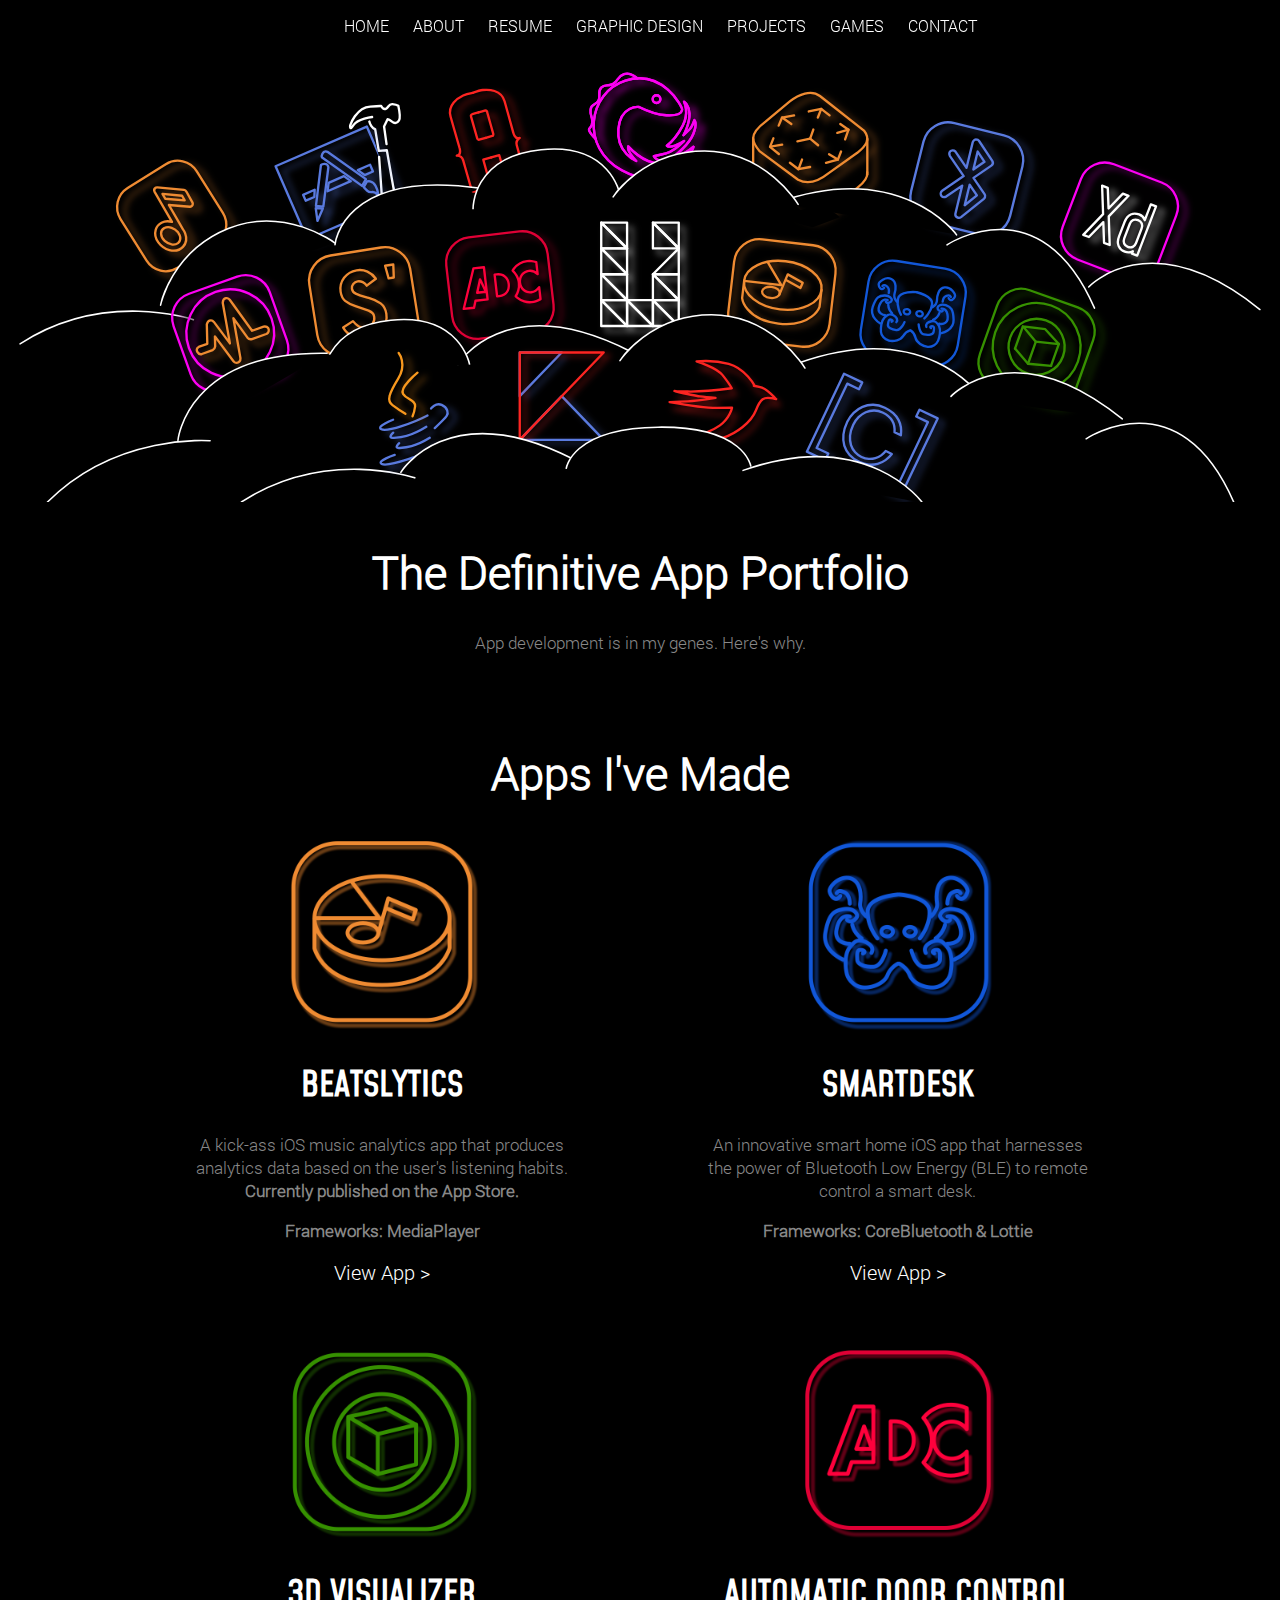
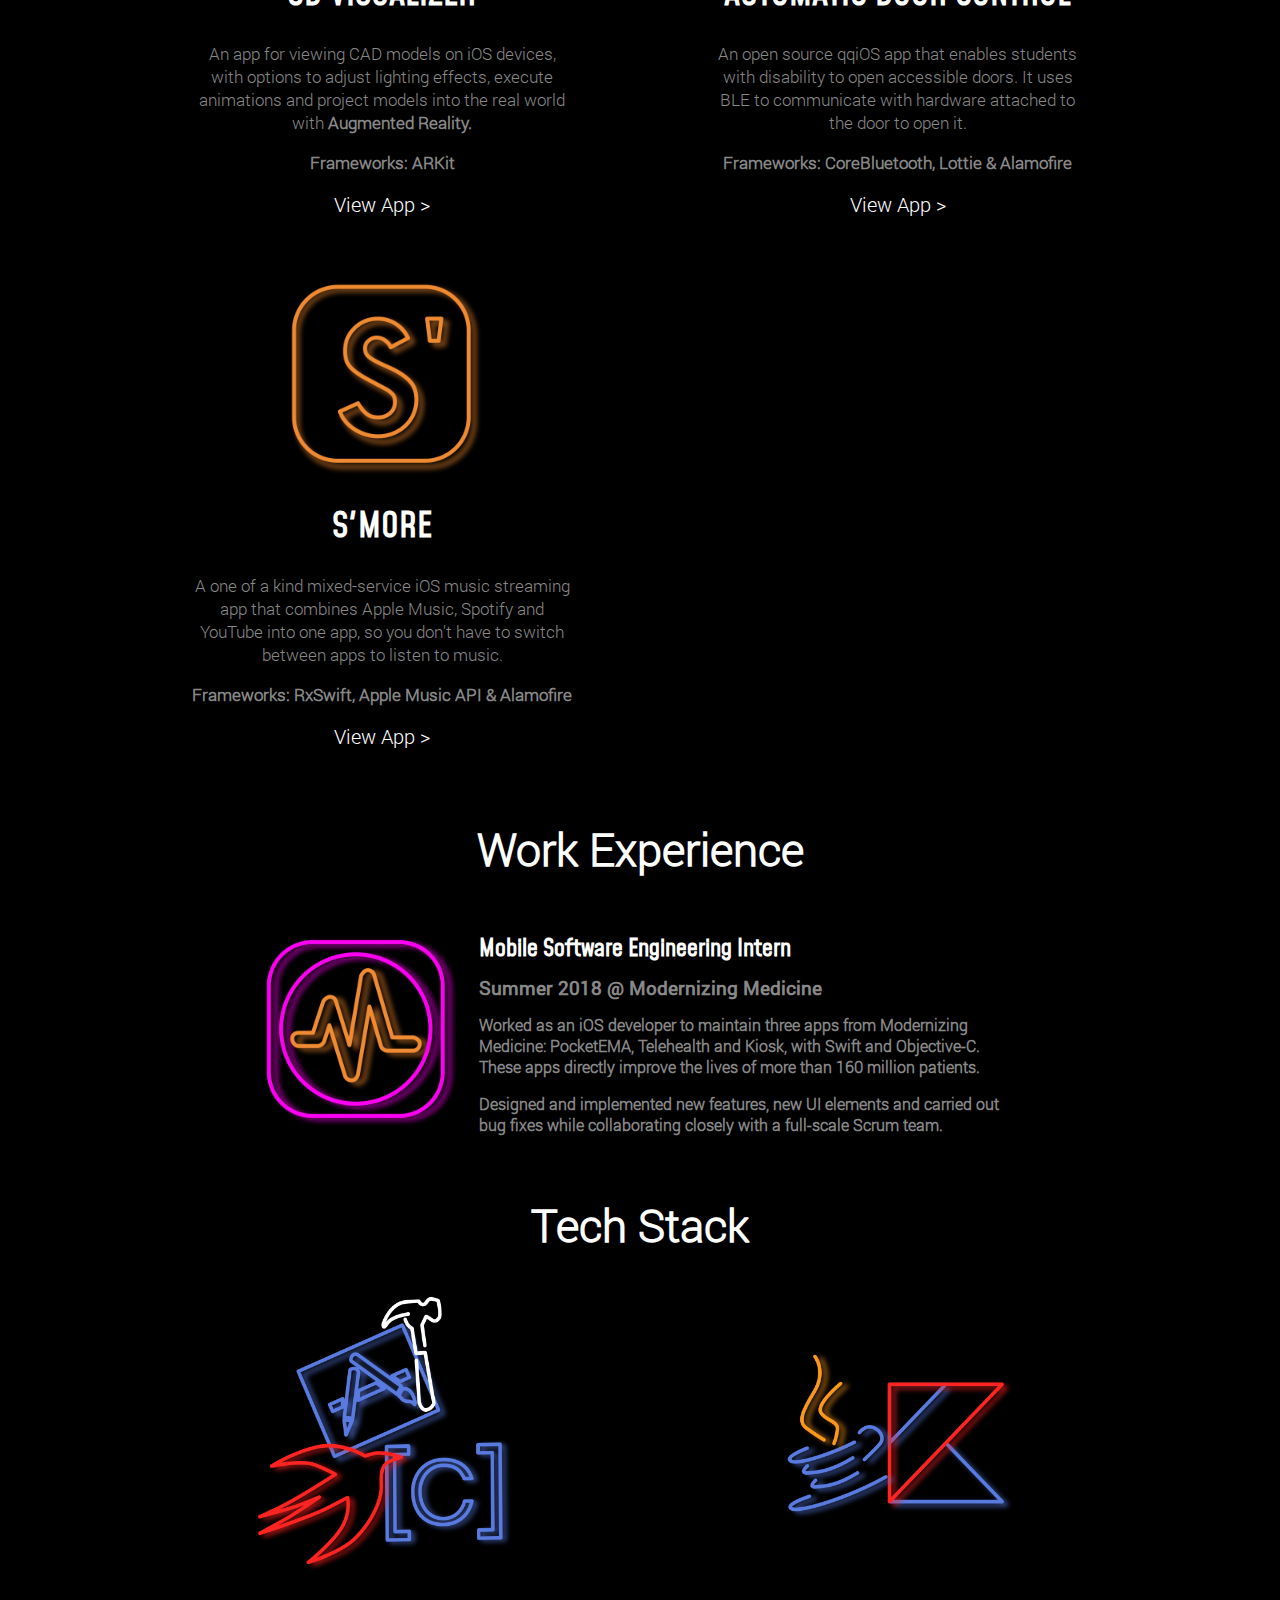
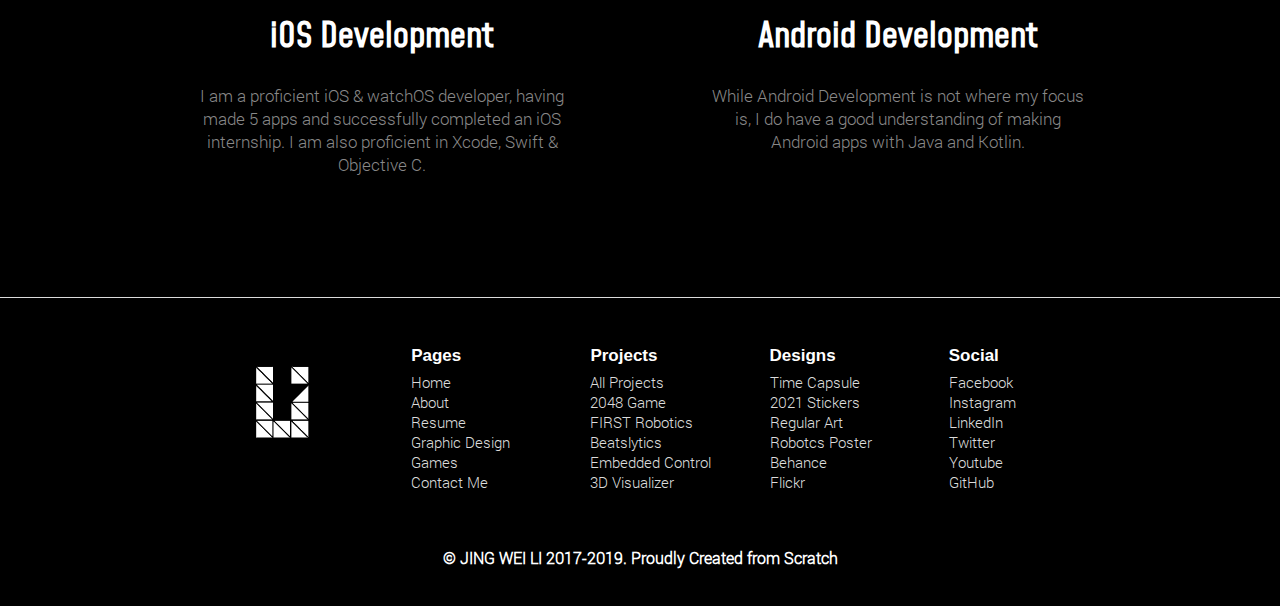
==== AppFolio.html @ 84b05358 "Added experience and some tech stacks" ====
<!DOCTYPE html>
<html lang="en">
<head>
    <meta name="viewport" content="width=device-width, initial-scale=1.0">
    <link href="CSS/common_fonts.css" rel="stylesheet" type="text/css" media="screen">
    <link href="CSS/footer_light.css" rel="stylesheet" type="text/css" media="screen">
    <script src="JS/jquery.js"></script>
    <script src="JS/common_jquery.js"></script>
    <meta charset="utf-8">
    <title>AppFolio</title>
    <link rel="icon" href="Images/icon png.png">
    <link href="Sass/app_folio_styles.css" rel="stylesheet" type="text/css" media="screen">
    <link href="CSS/common.css" rel="stylesheet" type="text/css" media="screen">
</head>

<body>

<div id="nav" class="menu-wrap">
    <nav class="menu">
        <ul class="clearfix">
            <li><a href="index.html">HOME</a></li>
            <li><a href="Bio.html">ABOUT</a></li>
            <li><a href="Resume.html">RESUME</a></li>
            <li><a href="Graphic Design.html">GRAPHIC DESIGN</a></li>
            <li>
                <a id="nav_proj" href="Projects.html">PROJECTS</a>
                <ul class="sub-menu">
                    <li><a href="Projects.html">All</a></li>
                    <li><a href="proj_frc.html">FIRST Robotics</a></li>
                    <li><a href="Beatslytics.html">Beatslytics</a></li>
                    <li><a href="Litec.html">EmbeddedControl</a></li>
                    <li><a href="https://github.com/CSDTs/3D_Visualizer/tree/3D-Visualizer-iOS">3D Visualizer</a></li>
                </ul>
            </li>
            <li><a href="Games.html">GAMES</a></li>
            <li><a href="Contacts.html">CONTACT</a></li>
        </ul>
    </nav>
</div>

<div id="top_mobile_nav">
    <img id="navicon" src="Images/navicon.png" height="50px" width="50px" >
</div>

<nav id="mobile_nav">
    <div class="horizScrollDiv" style="margin-left: 20px">
        <a href="index.html"><img src="Images/home.png" height="70" width="70"></a>
        <li><a href="index.html">HOME</a></li>
    </div>
    <div class="horizScrollDiv">
        <a href="Bio.html"><img src="Images/aboutIcon.png" height="70" width="70"></a>
        <li><a href="Bio.html">ABOUT</a></li>
    </div>
    <div class="horizScrollDiv">
        <a href="Resume.html"><img src="Images/resumelogo.png" height="70" width="70"></a>
        <li><a href="Resume.html">RESUME</a></li>
    </div>
    <div class="horizScrollDiv">
        <a href="Graphic Design.html"><img src="Images/splashIcon.png" height="70" width="70"></a>
        <li><a href="Graphic Design.html">GRAPHIC DESIGN</a></li>
    </div>
    <div class="horizScrollDiv">
        <a href="Projects.html"><img src="Images/gearIcon.png"height="70"width="70"></a>
        <li><a href="Projects.html">PROJECTS</a></li>
    </div>
    <div class="horizScrollDiv">
        <a href="Games.html"><img src="Images/gameIcon.png" height="70" width="70"></a>
        <li><a href="Games.html">GAMES</a></li>
    </div>
    <div class="horizScrollDiv" style="margin-right: 20px">
        <a href="Contacts.html"><img src="Images/phone.png" height="70" width="70"></a>
        <li><a href="Contacts.html">CONTACT</a></li>
    </div>
</nav>

<div id="appFolio_bg"></div>

<div id="title">
    <h1>The Definitive App Portfolio</h1>
    <p>App development is in my genes. Here's why.</p>
    <h1> <br/>  Apps I've Made<br/></h1>
</div>

<div id="apps" class="dual_columns">

    <div class="col1">
        <div id="app1" class="app">
            <img width="200px" height="200px" src="Images/AppFolio/BeatslyticsIcon.png">
            <h2>BEATSLYTICS</h2>
            <p> A kick-ass iOS music analytics app that produces analytics data based on the user's listening
            habits. <br/> <strong>Currently published on the App Store.</strong></p>
            <p><strong>Frameworks: MediaPlayer</strong></p>
            <div style="text-align: center"><a href="Beatslytics.html">View App ></a></div>
        </div>

        <div id="app3" class="app">
            <img width="200px" height="200px" src="Images/AppFolio/3DVisualizerIcon.png">
            <h2>3D VISUALIZER</h2>
            <p> An app for viewing CAD models on iOS devices, with options to adjust lighting effects,
                execute animations and project models into the real world with <strong>Augmented Reality.</strong></p>
            <p><strong>Frameworks: ARKit</strong></p>
            <div style="text-align: center"><a href="https://github.com/CSDTs/3D_Visualizer/tree/3D-Visualizer-iOS">View App ></a></div>
        </div>

        <div id="app5" class="app">
            <img width="200px" height="200px" src="Images/AppFolio/SmoreIcon.png">
            <h2>S'MORE</h2>
            <p> A one of a kind mixed-service iOS music streaming app that combines Apple Music, Spotify and YouTube into one
            app, so you don't have to switch between apps to listen to music. </p>
            <p><strong>Frameworks: RxSwift, Apple Music API & Alamofire</strong></p>
            <div style="text-align: center"><a href="https://github.com/s-more/Smore">View App ></a></div>
        </div>
    </div>

    <div class="col2">
        <div id="app2" class="app">
            <img width="200px" height="200px" src="Images/AppFolio/SmartDeskIcon.png">
            <h2>SMARTDESK</h2>
            <p>An innovative smart home iOS app that harnesses the power of Bluetooth Low Energy (BLE) to remote control
                a smart desk.</p>
            <p><strong>Frameworks: CoreBluetooth & Lottie</strong></p>
            <div style="text-align: center"><a href="https://github.com/ljw980105/SmartDesk">View App ></a></div>
        </div>

        <div id="app4" class="app">
            <img width="200px" height="200px" src="Images/AppFolio/ADCIcon.png">
            <h2>AUTOMATIC DOOR CONTROL</h2>
            <p>An open source qqiOS app that enables students with disability to open accessible doors.
            It uses BLE to communicate with hardware attached to the door to open it.</p>
            <p><strong>Frameworks: CoreBluetooth, Lottie & Alamofire</strong></p>
            <div style="text-align: center"><a href="https://github.com/AutomaticDoorControl/AutoDoorCtrl-iOS">View App ></a></div>
        </div>
    </div>
</div>

<h1 style="margin-top: -4%">Work Experience</h1>

<div id="experience">
    <div id="modmed" class="experience-style">
        <img width="200px" height="200px" src="Images/AppFolio/ModMedIcon.png">
        <div>
            <h2> Mobile Software Engineering Intern</h2>
            <h3> Summer 2018 @ Modernizing Medicine</h3>
            <h4> Worked as an iOS developer to maintain three apps from Modernizing Medicine: PocketEMA, Telehealth and Kiosk,
                with Swift and Objective-C. These apps directly improve the lives of more than 160 million patients.
            </h4>
            <h4> Designed and implemented new features, new UI elements and carried out bug fixes while collaborating
                closely with a full-scale Scrum team.
            </h4>
        </div>
    </div>
</div>


<h1 style="margin-top: 3%">Tech Stack</h1>

<div id="teck_stack" class="dual_columns">
    <div class="col1">
        <div class="app">
            <img width="300px" height="300px" src="Images/AppFolio/AppleTechIcon.png">
            <h2>iOS Development</h2>
            <p> I am a proficient iOS & watchOS developer, having made 5 apps and successfully completed an iOS internship.
                I am also proficient in Xcode, Swift & Objective C. </p>
        </div>
    </div>
    <div class="col2">
        <div class="app">
            <img width="300px" height="300px" src="Images/AppFolio/AndroidTechIcon.png">
            <h2>Android Development</h2>
            <p> While Android Development is not where my focus is, I do have a good understanding of making Android apps with
            Java and Kotlin.</p>
        </div>
    </div>
</div>

<div id="footer_container">

    <div id="footerx">
        <div id="personal_logo">
            <img style="margin-top: 18px" src="Images/PersonalLogo.png">
        </div>
        <div id="section1">
            <div id="navigation">
                <ul>
                    <li><h4>Pages</h4></li>
                    <div class="slideContents">
                        <li><a href="index.html">Home</a></li>
                        <li><a href="Bio.html">About</a></li>
                        <li><a href="Resume.html">Resume</a></li>
                        <li><a href="Graphic%20Design.html">Graphic Design </a></li>
                        <li><a href="Games.html">Games</a></li>
                        <li><a href="Contacts.html">Contact Me</a></li>
                    </div>
                </ul>
            </div>
            <div id="projects_footer">
                <ul>
                    <li><h4>Projects</h4></li>
                    <div class="slideContents">
                        <li><a href="Projects.html">All Projects</a></li>
                        <li><a href="Games.html">2048 Game</a></li>
                        <li><a href="proj_frc.html">FIRST Robotics</a></li>
                        <li><a href="Beatslytics.html">Beatslytics</a></li>
                        <li><a href="Litec.html">Embedded Control</a></li>
                        <li><a href="https://github.com/CSDTs/3D_Visualizer/tree/3D-Visualizer-iOS">3D Visualizer</a></li>
                    </div>
                </ul>
            </div>
        </div>
        <div id="section2">
            <div id="graphics_footer">
                <ul>
                    <li><h4>Designs</h4></li>
                    <div class="slideContents">
                        <li><a href="https://www.behance.net/gallery/47281675/2026-Time-Capsule">Time Capsule</a></li>
                        <li><a href="https://www.behance.net/gallery/52343049/RPI-Class-of-2021-Sticker-Design">2021 Stickers</a></li>
                        <li><a href=Regular_Art.html>Regular Art</a></li>
                        <li><a href=https://www.behance.net/gallery/47687973/Robotics-Recruitment-Poster>Robotcs Poster</a></li>
                        <li><a href="https://www.behance.net/MrProLi">Behance</a></li>
                        <li><a href="https://www.flickr.com/photos/154270674@N02/">Flickr</a></li>
                    </div>
                </ul>
            </div>
            <div id="social_media_footer">
                <ul>
                    <li><h4>Social</h4></li>
                    <div class="slideContents">
                        <li><a href="https://www.facebook.com/li.jingwei.94">Facebook</a></li>
                        <li><a href="https://www.instagram.com/ljw980105">Instagram</a></li>
                        <li><a href="https://www.linkedin.com/in/jingweili2/">LinkedIn</a></li>
                        <li><a href="https://twitter.com/MrProLi">Twitter</a></li>
                        <li><a href="https://www.youtube.com/channel/UC33WP6-Af8Oy7SGzZm5mxng">Youtube</a></li>
                        <li><a href="https://github.com/ljw980105/">GitHub</a></li>
                    </div>
                </ul>
            </div>
        </div>
    </div>

    <div id="mobile_logo">
        <img src="Images/PersonalLogo.png">
    </div>
</div>
<h4 id="standalone_footer" style="text-align: center; margin: 3% 5%"> &copy; JING WEI LI 2017-2019. Proudly Created from Scratch</h4>

</body>
</html>
---- CSS/common_fonts.css ----
/*Regular Roboto now refers to Roboto Light. To use actually regular roboto please use RobotoReg*/

@font-face {
    font-family: "Roboto";
    src: url("../fonts/Roboto-Light.ttf");
}

@font-face {
    font-family: "SFLight";
    src: url("../fonts/SanFranciscoDisplay-Thin.otf");
}

@font-face {
    font-family: "RobotoReg";
    src: url("../fonts/Roboto-Regular.ttf");
}

@font-face {
    font-family: "Bell MT";
    src: url("../fonts/BELL.ttf");
}

@font-face {
    font-family: "Myriad Pro Bold";
    src: url("../fonts/MyriadPro-Bold.otf");
}

@font-face {
    font-family: "Myriad Pro";
    src: url("../fonts/MyriadPro-Regular.otf");
}


@font-face {
    font-family: "Helvetica";
    src: url("../fonts/Helvetica-Normal.ttf");
}

@font-face {
    font-family: "Mohave";
    src: url("../fonts/Mohave-Regular.otf");
}

/*For selection color*/
::-moz-selection { /* Code for Firefox */
    color: white;
    background: orange;
}

::selection {
    color: white;
    background: orange;
}
---- CSS/footer_light.css ----
@keyframes bounce {
    0% {transform: scale(1.0);}
    25% {transform: scale(1.1);}
    50% {transform: scale(1.05);}
    100% {transform: scale(1.15);}
}

@-webkit-keyframes bounce {
    0% {transform: scale(1.0);}
    25% {transform: scale(1.1);}
    50% {transform: scale(1.05);}
    100% {transform: scale(1.15);}
}

@keyframes bounce-leave {
    from {transform: scale(1.15);}
    to {transform: scale(1.0);}
}

@-webkit-keyframes bounce-leave {
    from {transform: scale(1.15);}
    to {transform: scale(1.0);}
}

#personal_logo{
    animation: bounce-leave 0.5s ;
    animation-fill-mode: forwards;
    -webkit-animation: bounce-leave 0.5s ;
    -webkit-animation-fill-mode: forwards;
}

#personal_logo:hover{
    animation: bounce 0.5s ;
    animation-fill-mode: forwards;
    -webkit-animation: bounce 0.5s ;
    -webkit-animation-fill-mode: forwards;
}

#standalone_footer{
    color: white;
}

#navigation ul li h4, #social_media_footer ul li h4, #projects_footer ul li h4, #graphics_footer ul li h4 {
    color: white;
}

/*4 THE FOOTER*/
#footerx{
    display: flex;
    margin-top: 2%;
    width:70%;
    margin-left: 15%;
}


#footerx h4 {
    font-size: 17px;
    font-family: Helvetica;
    margin-bottom: 6px;
}

/*h4 must be a direct descendant of footer */
#standalone_footer{
    font-family: Roboto;
}

#footer_container{
    background-color: transparent;
    display: flex;
    margin-bottom: 0;
}

#section1, #section2 {
    width: 40%;
    display: flex;
}

#personal_logo{
    margin-top: 20px;
    width: 20%;
}

#social_media_footer{
    width: 50%;
}

#projects_footer{
    width: 50%;
}

#navigation{
    width: 50%;
    display: inline;
}

#graphics_footer{
    width: 50%;
}

#footerx ul {
    list-style: none;
}

#personal_logo img{
    /*margin-top: 2%;*/
    display: block;
    margin: 0 auto;
    width: 80px;
    height: 80px;
}


#footerx a:link, #footerx a:visited {
    color: gainsboro;
    font-size: 15px;
    text-decoration: none;
    font-family: Roboto;
}

#footerx a:hover{
    transition: all 0.1s ease-in-out;
    color: orange;
}

#mobile_logo {
    width: 80px;
    height: 80px;
    display: block;
    margin: 2% auto 0 auto;
    position: fixed;
    visibility: hidden;
}

#footer_container{
    border-top: 1px solid gainsboro;
}

@media only screen and (max-width: 1150px) {
    #footerx{
        width: 90%;
        margin-left: 5%;
        margin-right: 5%;
    }
}

@media only screen and (max-width: 750px) {
    #footer_container{
        display: block;
    }
    #navigation, #projects_footer, #social_media_footer, #graphics_footer{
        margin-left: 0;
    }

    #section2, #section1{
        width: 50%;
    }

    #personal_logo{
        width: 0;
        visibility: hidden;
        position: fixed;
    }
    #mobile_logo{
        visibility: visible;
        position: relative;
    }

    #mobile_logo img {
        width: 80px;
        height: 80px;
    }
}

@media only screen and (max-width: 600px) {
    #footerx{
        width: 100%;
        margin-left: 0;
    }
}

@media only screen and (max-width: 500px){
    #footerx{
        display: block;
    }

    #section2, #section1 {
        display: block;
        width: 100%;
    }

    #navigation, #projects_footer, #social_media_footer, #graphics_footer{
        border-bottom:  1px solid gainsboro;
        width: 100%;
    }

    #projects_footer{
        border-top: 1px solid gainsboro;
    }

    #social_media_footer{
        margin-bottom: 10%;
    }

    #navigation ul li h4, #projects_footer ul li h4, #social_media_footer ul li h4, #graphics_footer ul li h4{
        cursor: pointer;
        font-weight: normal;
        line-height: 60%;
    }

    #navigation ul li h4:before, #projects_footer ul li h4:before, #social_media_footer ul li h4:before,
    #graphics_footer ul li h4:before{
        content: "+  ";
    }
}
---- Sass/app_folio_styles.css ----
body {
  background-color: black; }

.app {
  margin-bottom: 15%; }
  .app h2 {
    text-align: center;
    font-size: 35px;
    font-family: Mohave, sans-serif;
    color: white; }
  .app img {
    display: block;
    margin: 0 auto; }

p {
  font-size: 17px;
  font-family: Roboto, sans-serif;
  text-align: center;
  color: #888888; }

#appFolio_bg {
  padding: 20% 0;
  background-image: url("../Images/AppFolio/AppFolioBg.svg");
  background-size: 100%;
  background-position-y: 120%; }

h1 {
  font-family: Roboto, sans-serif;
  color: white;
  text-align: center;
  background-position-y: 60%;
  font-size: 45px; }

.dual_columns {
  display: flex;
  padding: 0 15% 5% 15%;
  background-size: 100% auto; }
  .dual_columns a {
    text-decoration: none;
    font-family: -apple-system, BlinkMacSystemFont, Roboto, sans-serif;
    font-size: 20px;
    text-align: center; }
    .dual_columns a:link, .dual_columns a:visited {
      color: white; }
    .dual_columns a:hover {
      color: white;
      text-decoration: underline; }
  .dual_columns .col1 {
    width: 80%;
    margin-right: 15%; }
  .dual_columns .col2 {
    width: 80%; }

#modmed {
  padding: 0 20%; }

.experience-style {
  margin-top: 4%;
  display: flex; }
  .experience-style div {
    padding: 0 3%;
    display: block;
    text-align: left; }
  .experience-style h2 {
    margin-top: 0.5%;
    color: white;
    font-family: Mohave, serif; }
  .experience-style h3 {
    margin-top: -1%;
    color: #888888;
    font-family: RobotoReg, serif; }
  .experience-style h4 {
    margin-top: -1%;
    color: #888888;
    font-family: Roboto, sans-serif; }

/*# sourceMappingURL=app_folio_styles.css.map */
---- CSS/common.css ----
/*For original menu*/
/* CSS DOCUMENT */

/*INITIATING MEDIA QUERIES*/

body {
    /*min-width: 1519px;*/
    margin: auto;
}

#nav ul {
    display:inline;
}

#nav {
    min-width: 800px;
    z-index: 10;
    text-align: center;
    background-color: black;
    padding: 15px 0 15px 0;
    position: fixed;
    left: 0;
    top: 0;
    width: 100%;
}

#nav > nav > ul > li > a{
    transition:all linear 0.15s;
    background-color: black;
    display: inline;
    padding: 15px 10px;
    text-decoration: none;
    font-family: -apple-system, BlinkMacSystemFont,"Roboto", sans-serif;
    font-weight: 300;
}

#nav a:link { color: white}
#nav a:visited {color: white}
#nav a:active {color: white}
#nav a:hover { color: orange;}
#nav a:focus { color: orange;}

._center {
    text-align: center;
}


/*For drop-down menu*/

.clearfix:after {
    display:block;
    clear:both;
}

/*----- Menu Outline -----*/
.menu-wrap {
    width:100%;
    box-shadow:0px 1px 3px rgba(0,0,0,0.2);
    background:#3e3436;
}

.menu {
    text-align: center;
    width:100%;
    margin:0px auto;
}

.menu li {
    margin:0px;
    list-style:none;
    font-family:'serif';
}

.menu a {
    transition:all linear 0.15s;
    /*color:#919191;*/
}

.menu li:hover > a, .menu .current-item > a {
    text-decoration:none;
}


/*----- Top Level -----*/
.menu > ul > li {
    display:inline-block;
    position:relative;
}

.menu > ul > li > a {
    padding:10px 40px;
    display:inline-block;
}

.menu > ul > li:hover > a, .menu > ul > .current-item > a {
    background:#2e2728;
}

/*----- Bottom Level -----*/
.menu li:hover .sub-menu {
    z-index:1;
    opacity:0.95;
}

.sub-menu {
    margin-top: 10%;
    text-align: left;
    width:150%;
    padding:5px 30px;
    position:absolute;
    top:120%;
    left:0px;
    z-index:-1;
    opacity:0;
    transition:opacity linear 0.15s;
    box-shadow:0px 2px 3px rgba(0,0,0,0.2);
    background:#2e2728;

}

.sub-menu li {
    display:block;
    font-size:16px;
}

.sub-menu li a {
    margin-left: -25%;
    padding:10px 30px;
    display:block;
    text-decoration: none;
    font-family: -apple-system, BlinkMacSystemFont,"Roboto", sans-serif;
    font-weight: 300;
}

/*MEDIA QUERIES FOR THE MOBILE NAV BAR*/
#mobile_nav {
    position: absolute;
    visibility: hidden;
}

#top_mobile_nav {
    background-color: black;
    padding: .3% 0;
    position: absolute;
    visibility: hidden;
}

#mobile_nav #nav_fist{
    padding-top: 2%;
}

#navicon {
    cursor: pointer;
    filter: invert();
}

#mobile_logo img, #personal_logo img{
    cursor: pointer;
}

.horizScrollDiv{
    display: block;
    text-align: center;
    margin-right: 33px;
}

.horizScrollDiv img{
    transform: scale(0.8);
}

@media only screen and (max-width: 800px) {
    /*FOR THE MOBILE NAV BAR*/
    #nav {
        visibility: hidden;
    }

    #top_mobile_nav {
        position: relative;
        visibility: visible;

    }

    #mobile_nav {
        position: relative;
        visibility: visible;
        white-space: nowrap;
        overflow-x: scroll;
        -webkit-overflow-scrolling: touch;
        -ms-overflow-style: -ms-autohiding-scrollbar;
        padding: 15px 0 15px 0;
        background-color :rgba(0,0,0,0.85);
        display: flex;
        list-style: none;
    }

    #mobile_nav ul:after { /* 5 */
        content: '    ';
        display: inline-block;
        width: 100%;
    }

    #mobile_nav div li a:link, #mobile_nav div li a:visited{
        font-family: -apple-system, BlinkMacSystemFont,"Roboto", sans-serif;
        font-weight: 300;
        text-decoration: none;
        font-size: 12px;
        color: white;
        transition: all linear 0.15s;
    }

    #mobile_nav img {
        filter: invert(100%);
    }
}

@media only screen and (max-width: 700px) {
    .horizScrollDiv{
        margin-right: 16px;
    }
}
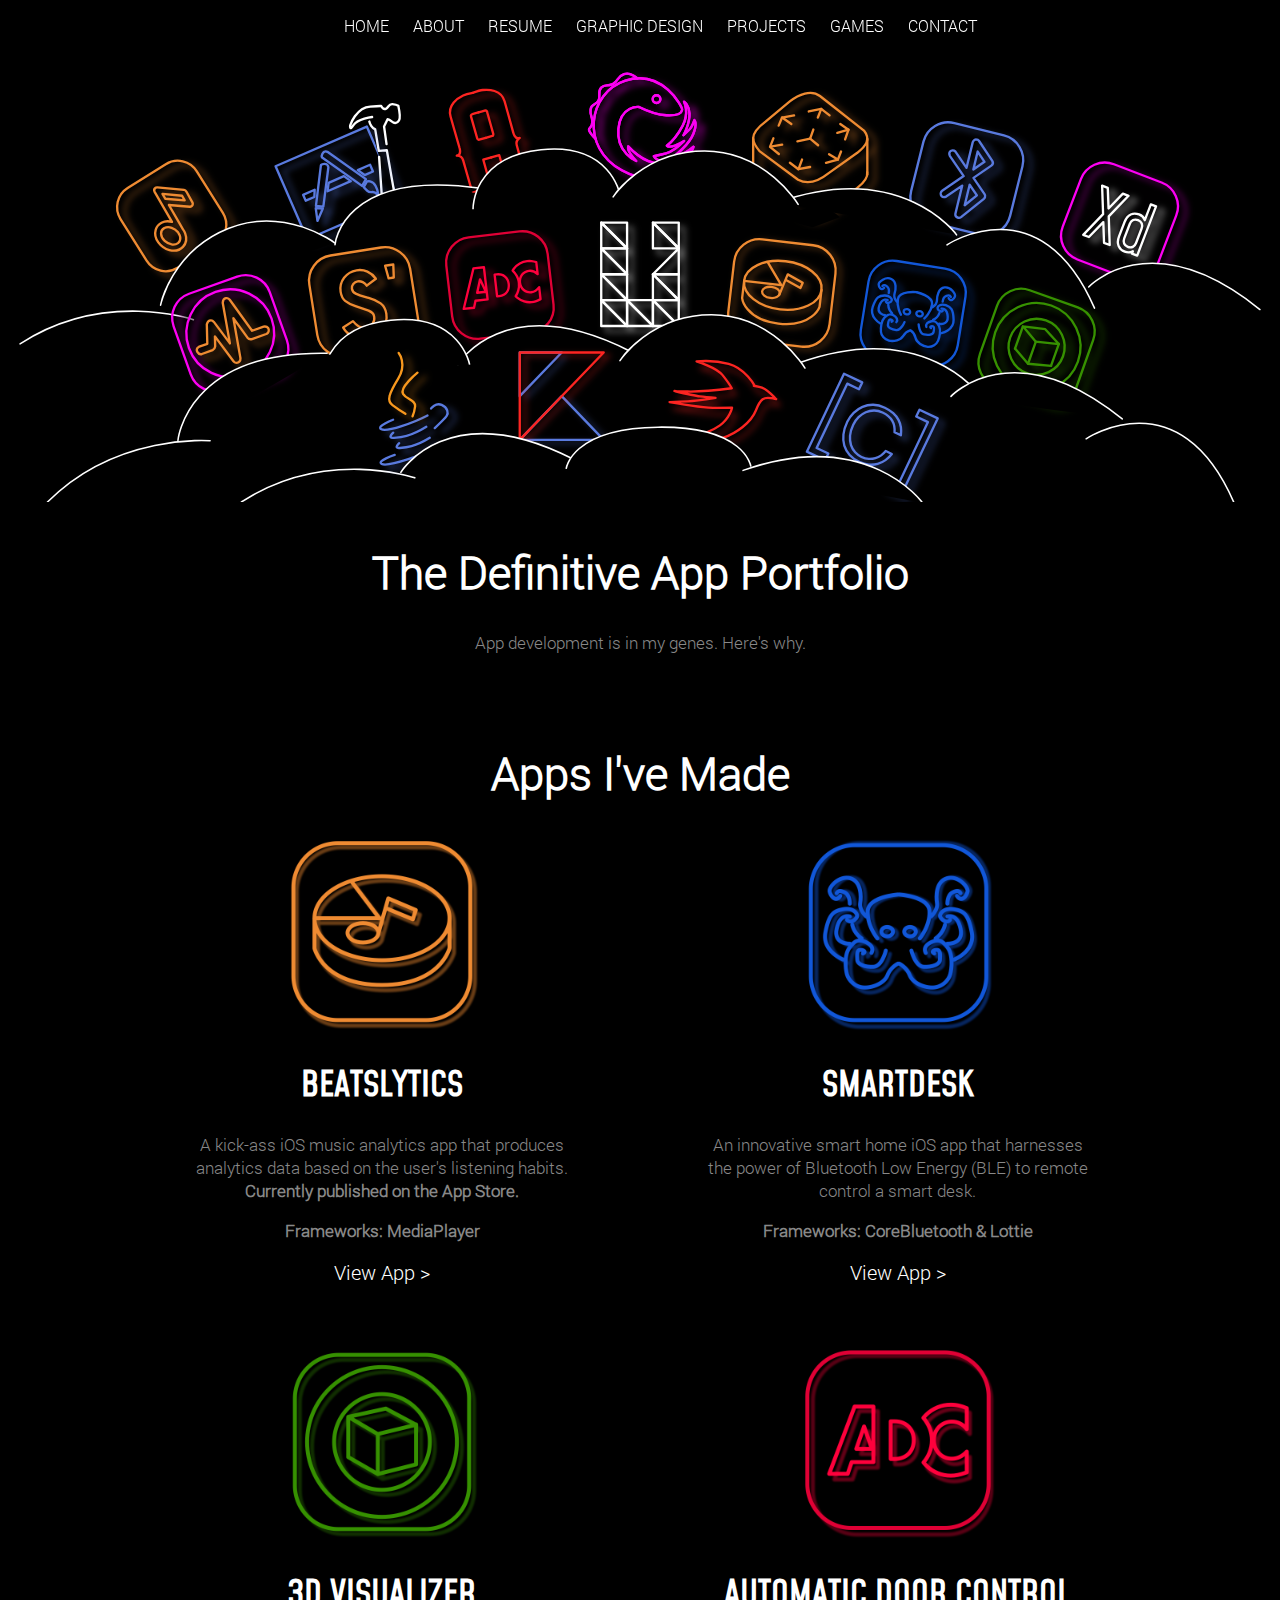
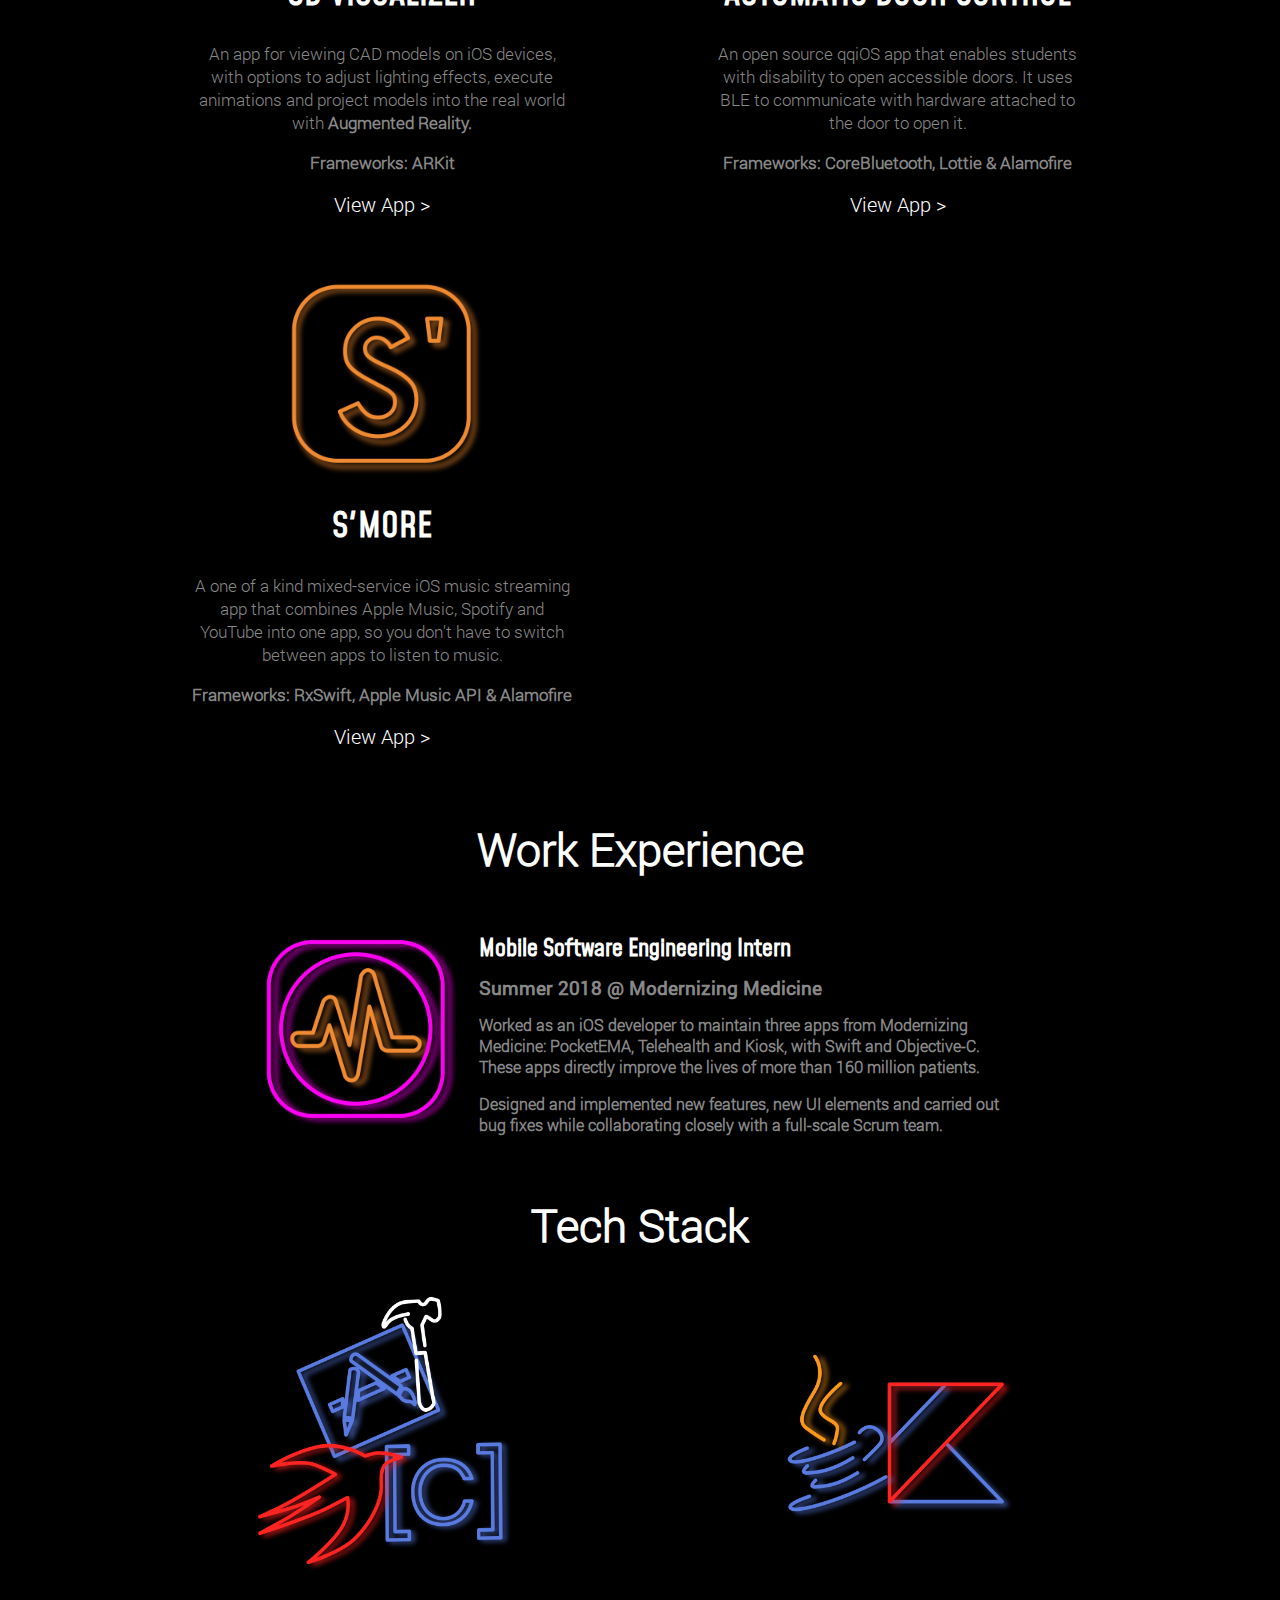
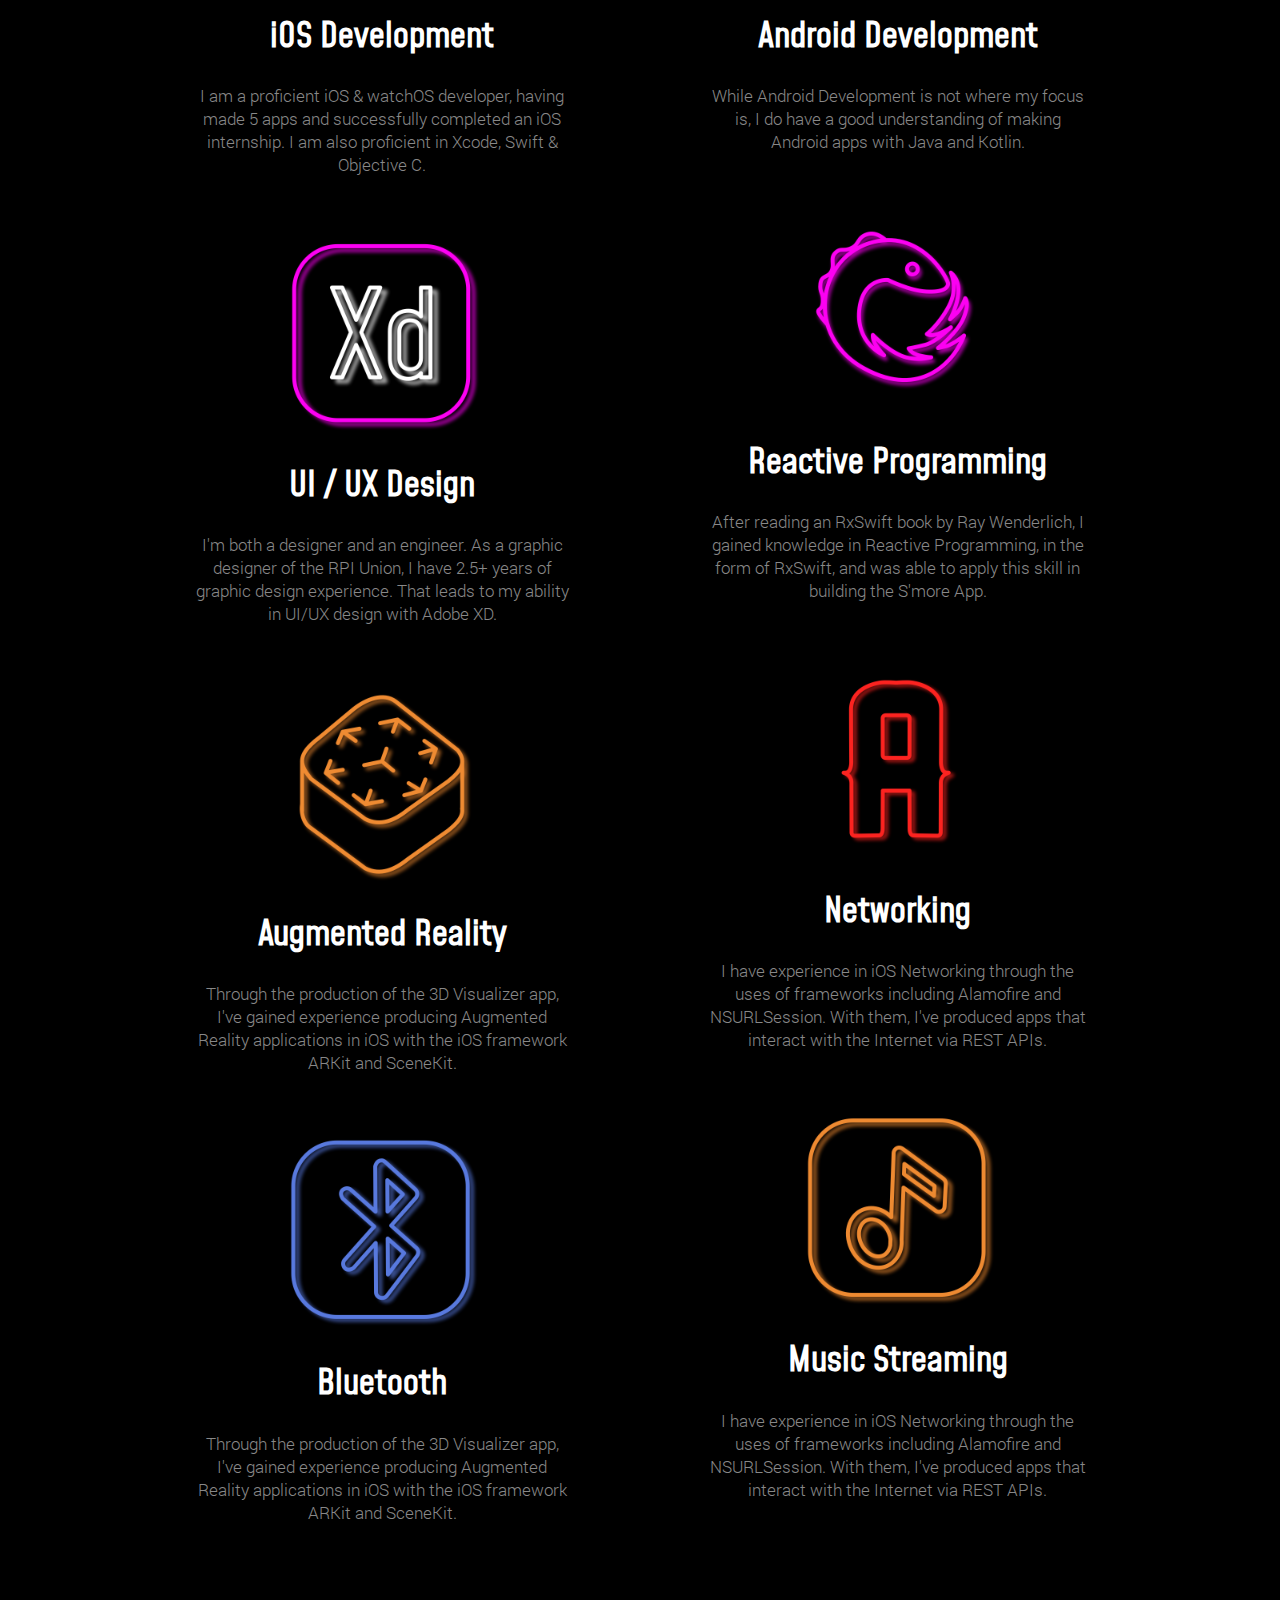
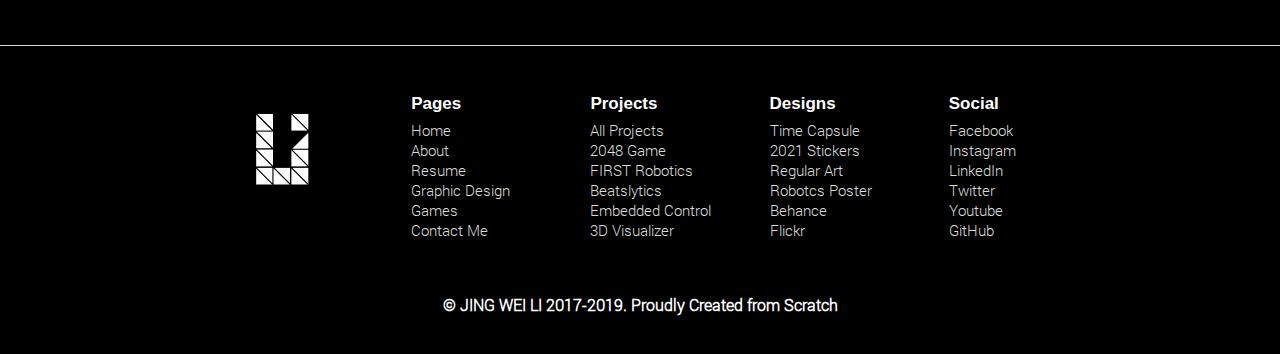
==== commit 32cf7a6d: "Completed AppFolio for Desktop" ====
--- a/AppFolio.html
+++ b/AppFolio.html
@@ -162,6 +162,24 @@
             <p> I am a proficient iOS & watchOS developer, having made 5 apps and successfully completed an iOS internship.
                 I am also proficient in Xcode, Swift & Objective C. </p>
         </div>
+        <div class="app">
+            <img width="200px" height="200px" src="Images/AppFolio/xdIcon.png">
+            <h2>UI / UX Design</h2>
+            <p> I'm both a designer and an engineer. As a graphic designer of the RPI Union, I have 2.5+ years of graphic design experience.
+            That leads to my ability in UI/UX design with Adobe XD. </p>
+        </div>
+        <div class="app">
+            <img width="200px" height="200px" src="Images/AppFolio/ARIcon.png">
+            <h2>Augmented Reality</h2>
+            <p> Through the production of the 3D Visualizer app, I've gained experience producing Augmented Reality applications
+                in iOS with the iOS framework ARKit and SceneKit. </p>
+        </div>
+        <div class="app">
+            <img width="200px" height="200px" src="Images/AppFolio/BluetoothIcon.png">
+            <h2>Bluetooth</h2>
+            <p> Through the production of the 3D Visualizer app, I've gained experience producing Augmented Reality applications
+                in iOS with the iOS framework ARKit and SceneKit. </p>
+        </div>
     </div>
     <div class="col2">
         <div class="app">
@@ -169,6 +187,24 @@
             <h2>Android Development</h2>
             <p> While Android Development is not where my focus is, I do have a good understanding of making Android apps with
             Java and Kotlin.</p>
+        </div>
+        <div class="app">
+            <img width="200px" height="200px" src="Images/AppFolio/RxIcon.png">
+            <h2>Reactive Programming</h2>
+            <p> After reading an RxSwift book by Ray Wenderlich, I gained knowledge in Reactive Programming, in the form of
+            RxSwift, and was able to apply this skill in building the S'more App.</p>
+        </div>
+        <div class="app">
+            <img width="200px" height="200px" src="Images/AppFolio/AlamofireIcon.png">
+            <h2>Networking</h2>
+            <p> I have experience in iOS Networking through the uses of frameworks including Alamofire and NSURLSession. With them,
+            I've produced apps that interact with the Internet via REST APIs.</p>
+        </div>
+        <div class="app">
+            <img width="200px" height="200px" src="Images/AppFolio/musicIcon.png">
+            <h2>Music Streaming</h2>
+            <p> I have experience in iOS Networking through the uses of frameworks including Alamofire and NSURLSession. With them,
+                I've produced apps that interact with the Internet via REST APIs.</p>
         </div>
     </div>
 </div>
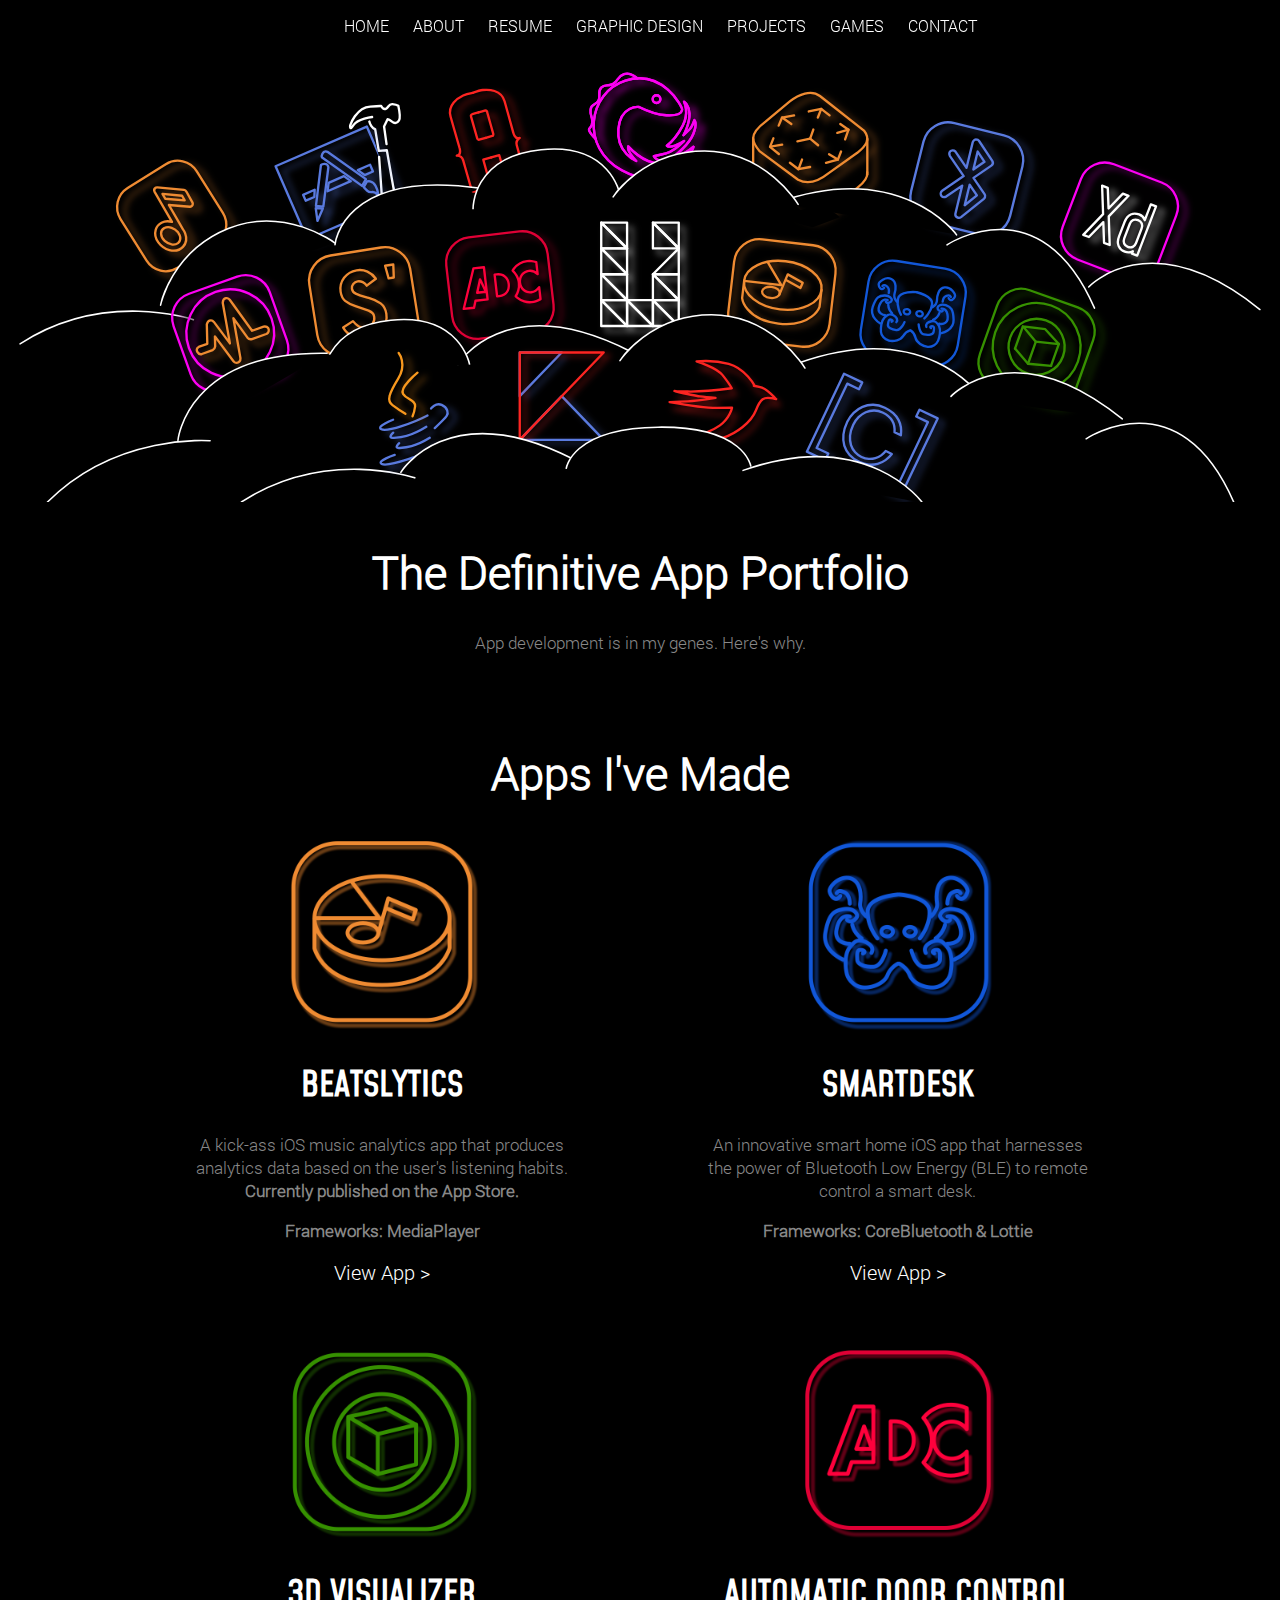
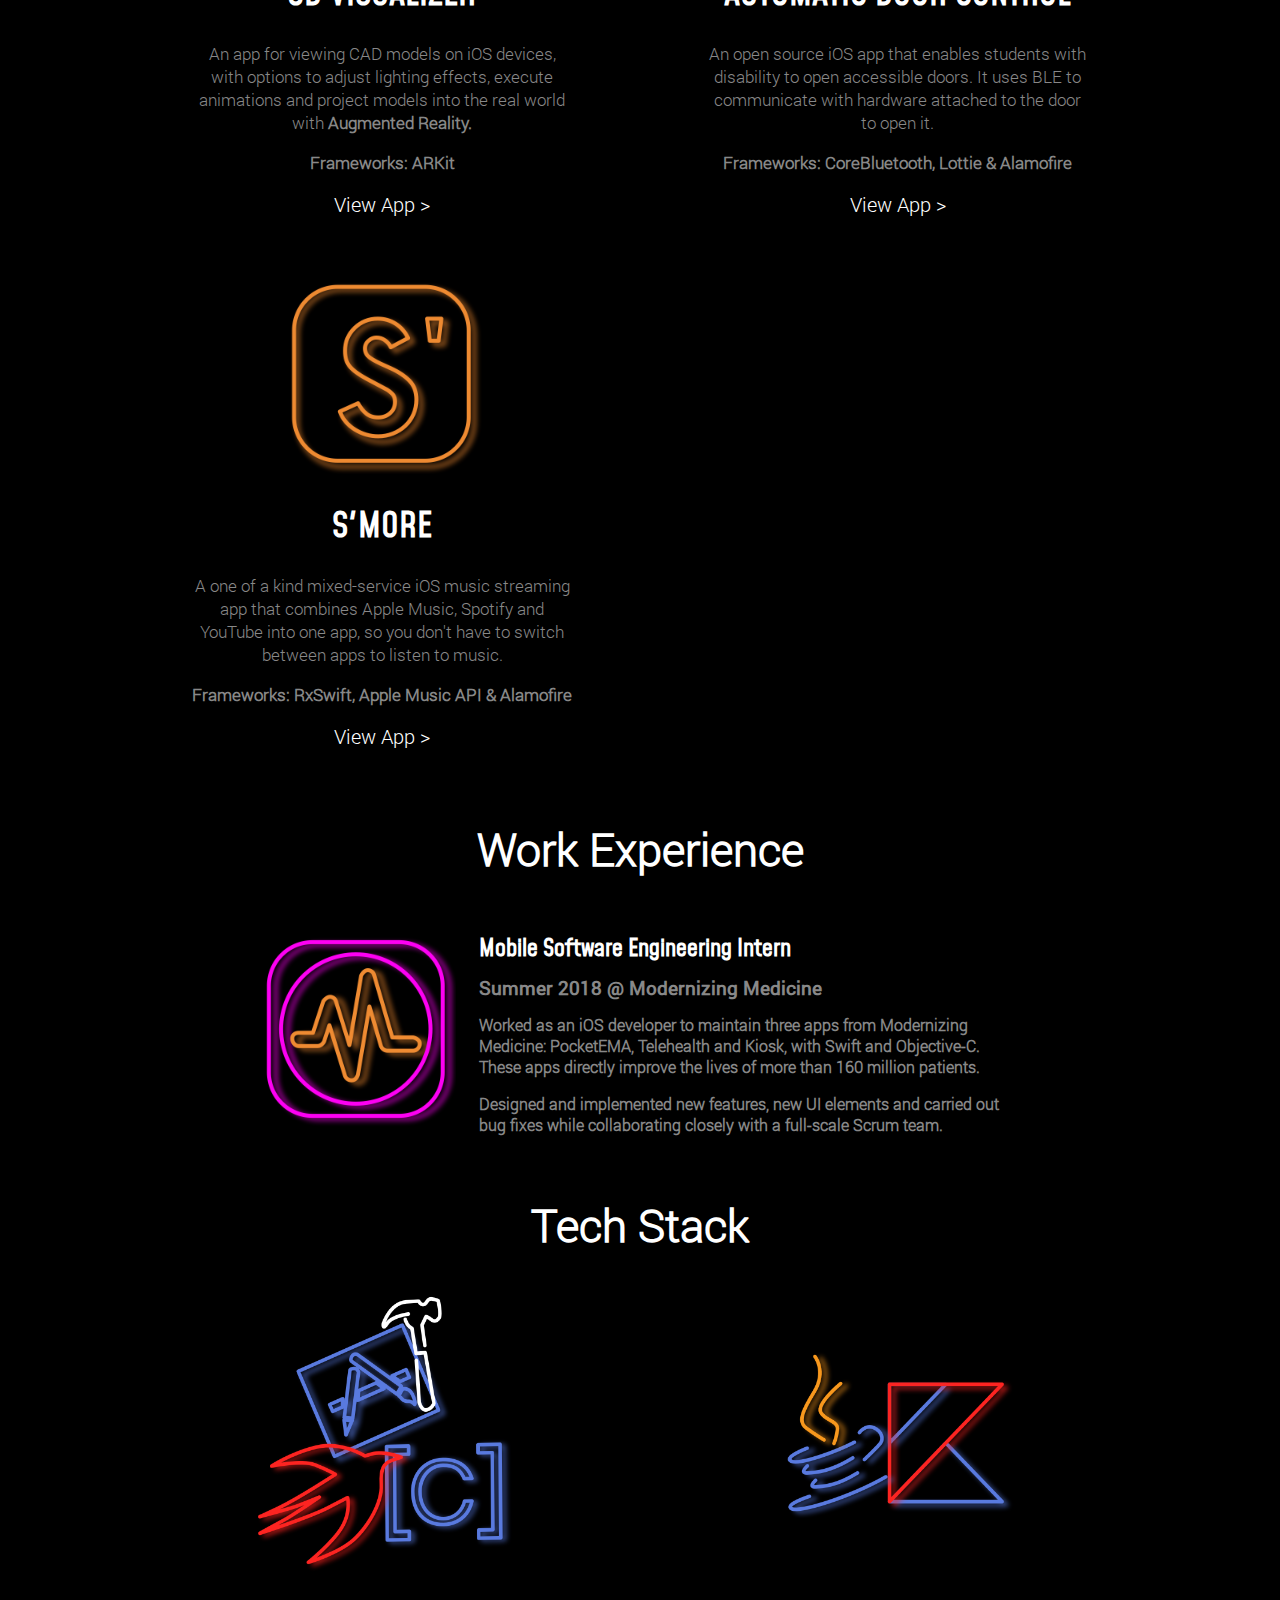
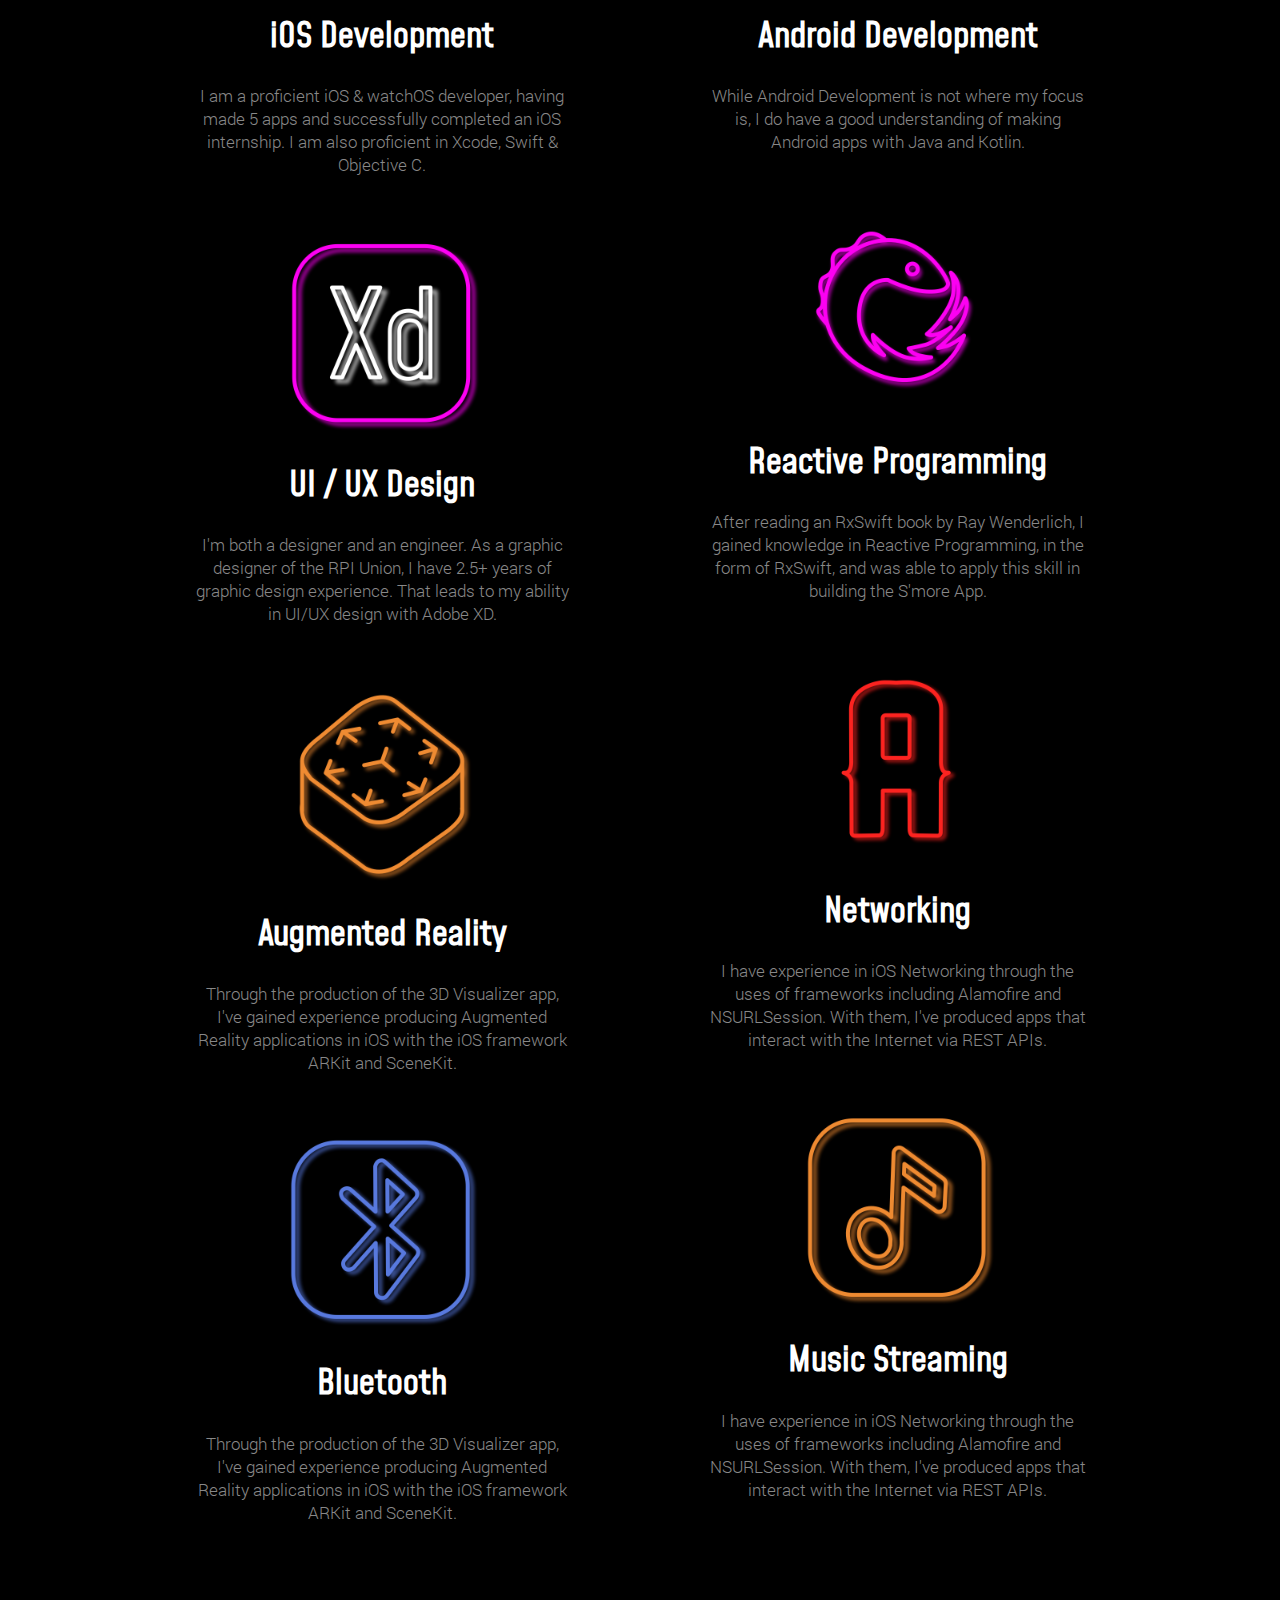
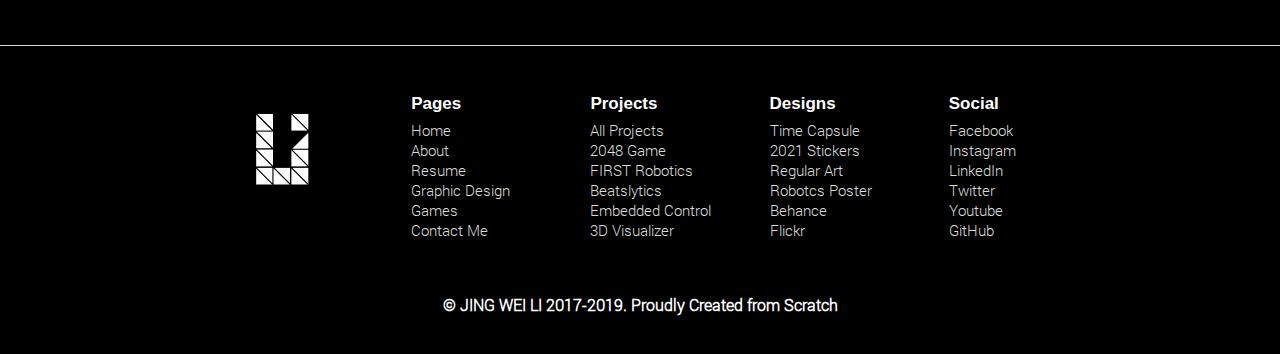
==== commit 7b08102a: "Started Adding Media Queries to AppFolio" ====
--- a/AppFolio.html
+++ b/AppFolio.html
@@ -125,7 +125,7 @@
         <div id="app4" class="app">
             <img width="200px" height="200px" src="Images/AppFolio/ADCIcon.png">
             <h2>AUTOMATIC DOOR CONTROL</h2>
-            <p>An open source qqiOS app that enables students with disability to open accessible doors.
+            <p>An open source iOS app that enables students with disability to open accessible doors.
             It uses BLE to communicate with hardware attached to the door to open it.</p>
             <p><strong>Frameworks: CoreBluetooth, Lottie & Alamofire</strong></p>
             <div style="text-align: center"><a href="https://github.com/AutomaticDoorControl/AutoDoorCtrl-iOS">View App ></a></div>
--- a/Sass/app_folio_styles.css
+++ b/Sass/app_folio_styles.css
@@ -39,7 +39,7 @@
     text-decoration: none;
     font-family: -apple-system, BlinkMacSystemFont, Roboto, sans-serif;
     font-size: 20px;
-    text-align: center; }
+    text-align: left; }
     .dual_columns a:link, .dual_columns a:visited {
       color: white; }
     .dual_columns a:hover {
@@ -74,4 +74,37 @@
     color: #888888;
     font-family: Roboto, sans-serif; }
 
+@media only screen and (max-width: 1200px) {
+  .dual_columns {
+    padding: 0 10% 5% 10%; }
+    .dual_columns .col1 {
+      margin-right: 10%; } }
+@media only screen and (max-width: 1000px) {
+  .dual_columns {
+    padding: 0 5% 2% 5%; }
+    .dual_columns .col1 {
+      margin-right: 5%; } }
+@media only screen and (max-width: 900px) {
+  .dual_columns {
+    padding: 0 15% 5% 15%;
+    display: block; }
+    .dual_columns a {
+      text-decoration: none;
+      font-family: -apple-system, BlinkMacSystemFont, Roboto, sans-serif;
+      font-size: 20px;
+      text-align: center; }
+      .dual_columns a:link, .dual_columns a:visited {
+        color: white; }
+      .dual_columns a:hover {
+        color: white;
+        text-decoration: underline; }
+    .dual_columns .col1 {
+      width: 100%;
+      margin-right: 0; }
+    .dual_columns .col2 {
+      width: 100%; }
+
+  h1 {
+    font-size: 35px; } }
+
 /*# sourceMappingURL=app_folio_styles.css.map */
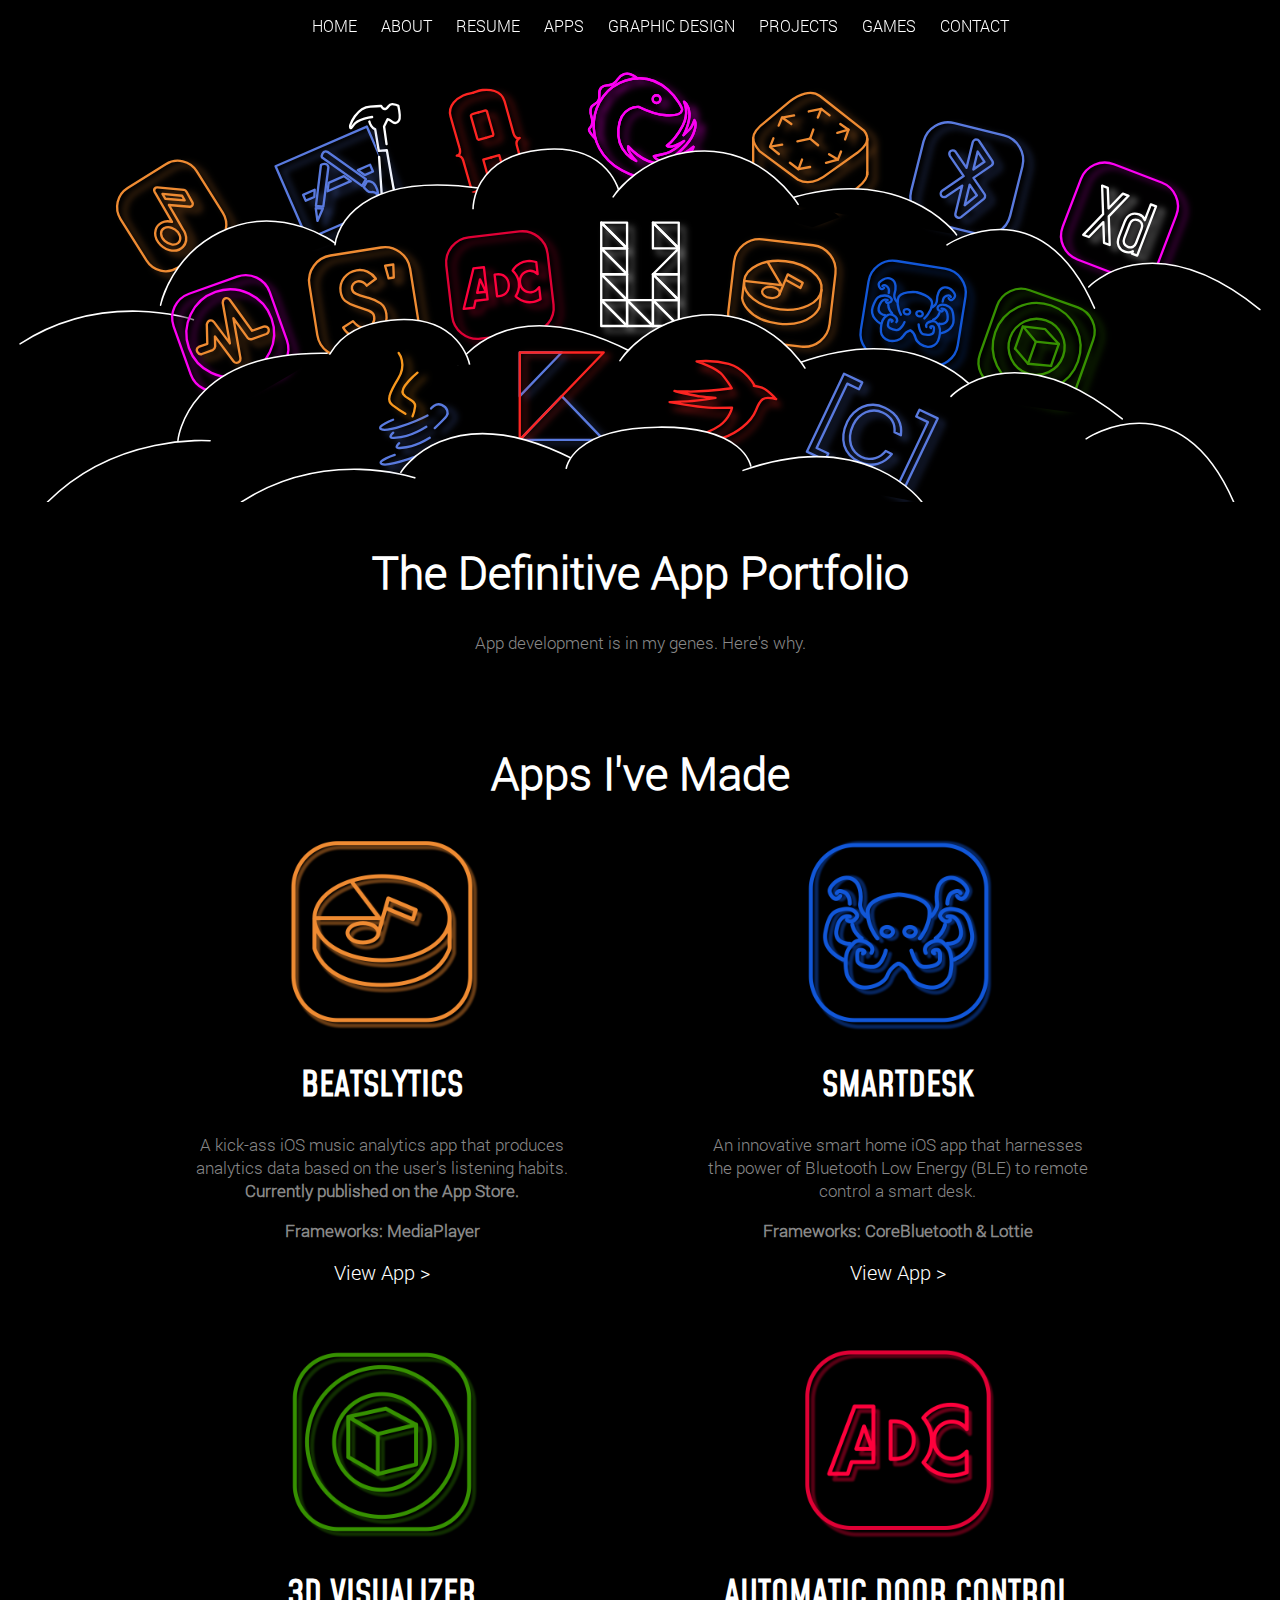
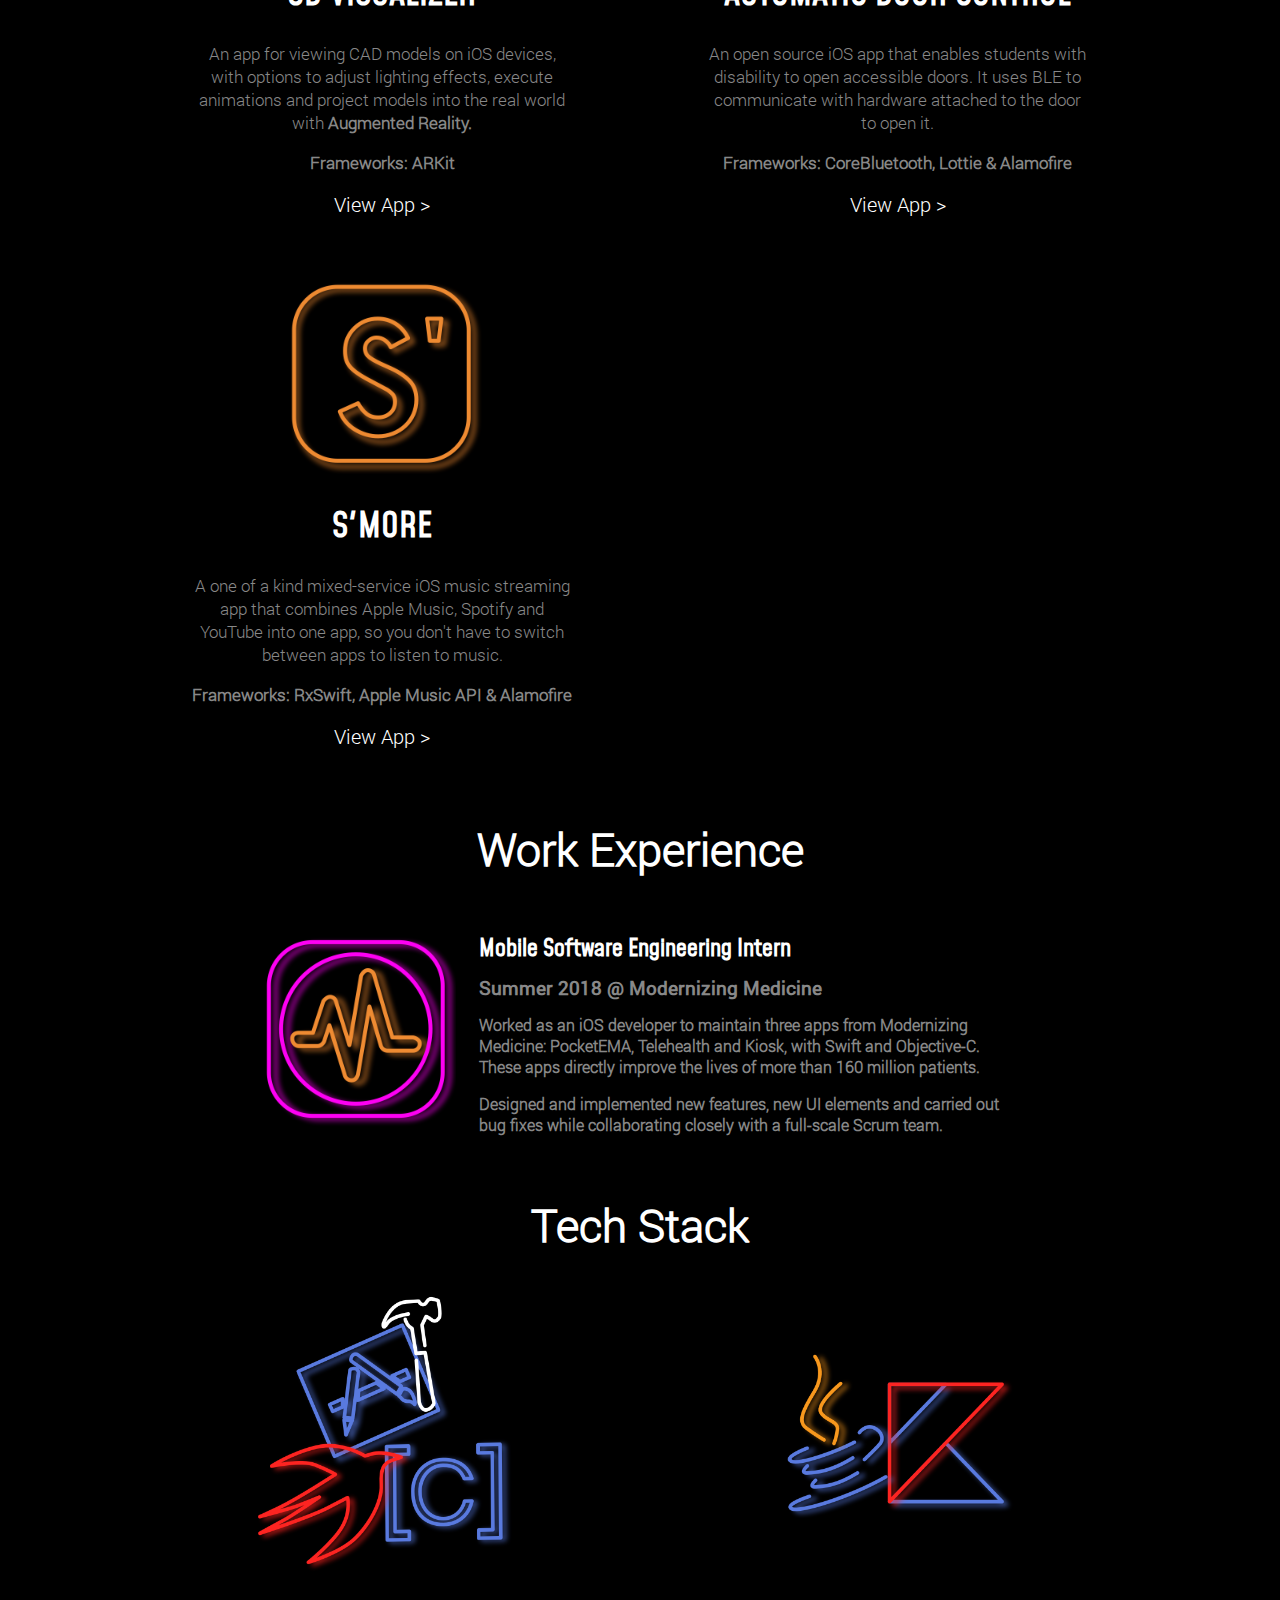
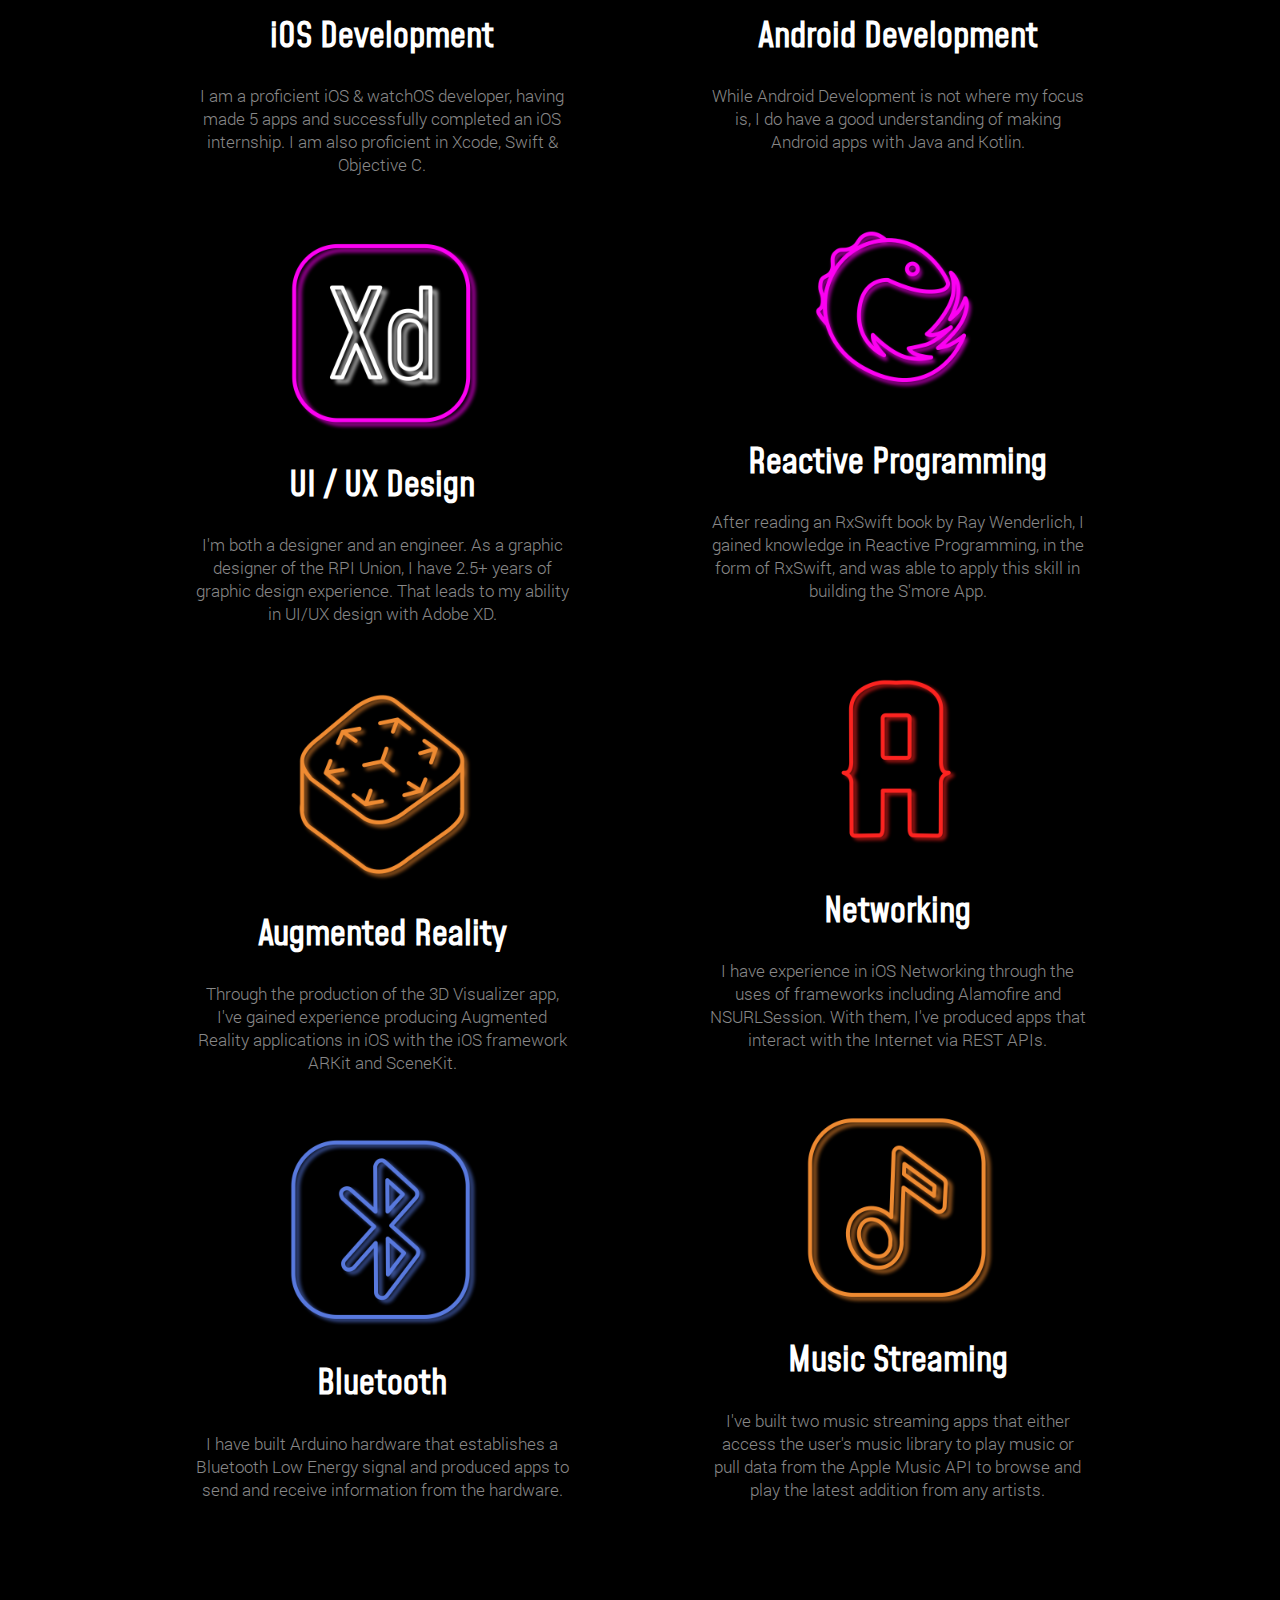
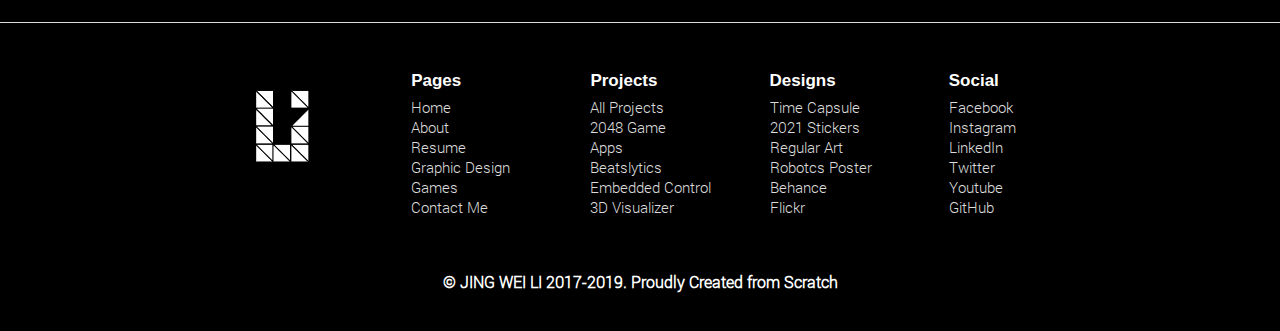
==== commit 7cdfd0c1: "Completed AppFolio" ====
--- a/AppFolio.html
+++ b/AppFolio.html
@@ -21,6 +21,7 @@
             <li><a href="index.html">HOME</a></li>
             <li><a href="Bio.html">ABOUT</a></li>
             <li><a href="Resume.html">RESUME</a></li>
+            <li><a href="AppFolio.html">APPS</a></li>
             <li><a href="Graphic Design.html">GRAPHIC DESIGN</a></li>
             <li>
                 <a id="nav_proj" href="Projects.html">PROJECTS</a>
@@ -56,6 +57,10 @@
         <li><a href="Resume.html">RESUME</a></li>
     </div>
     <div class="horizScrollDiv">
+        <a href="AppFolio.html"><img src="Images/apps.png" height="70" width="70"></a>
+        <li><a href="AppFolio.html">APPS</a></li>
+    </div>
+    <div class="horizScrollDiv">
         <a href="Graphic Design.html"><img src="Images/splashIcon.png" height="70" width="70"></a>
         <li><a href="Graphic Design.html">GRAPHIC DESIGN</a></li>
     </div>
@@ -75,7 +80,7 @@
 
 <div id="appFolio_bg"></div>
 
-<div id="title">
+<div id="title" class="title">
     <h1>The Definitive App Portfolio</h1>
     <p>App development is in my genes. Here's why.</p>
     <h1> <br/>  Apps I've Made<br/></h1>
@@ -90,7 +95,7 @@
             <p> A kick-ass iOS music analytics app that produces analytics data based on the user's listening
             habits. <br/> <strong>Currently published on the App Store.</strong></p>
             <p><strong>Frameworks: MediaPlayer</strong></p>
-            <div style="text-align: center"><a href="Beatslytics.html">View App ></a></div>
+            <div class="anchor-tag-alignment"><a href="Beatslytics.html">View App ></a></div>
         </div>
 
         <div id="app3" class="app">
@@ -99,7 +104,7 @@
             <p> An app for viewing CAD models on iOS devices, with options to adjust lighting effects,
                 execute animations and project models into the real world with <strong>Augmented Reality.</strong></p>
             <p><strong>Frameworks: ARKit</strong></p>
-            <div style="text-align: center"><a href="https://github.com/CSDTs/3D_Visualizer/tree/3D-Visualizer-iOS">View App ></a></div>
+            <div class="anchor-tag-alignment"><a href="https://github.com/CSDTs/3D_Visualizer/tree/3D-Visualizer-iOS">View App ></a></div>
         </div>
 
         <div id="app5" class="app">
@@ -108,7 +113,7 @@
             <p> A one of a kind mixed-service iOS music streaming app that combines Apple Music, Spotify and YouTube into one
             app, so you don't have to switch between apps to listen to music. </p>
             <p><strong>Frameworks: RxSwift, Apple Music API & Alamofire</strong></p>
-            <div style="text-align: center"><a href="https://github.com/s-more/Smore">View App ></a></div>
+            <div class="anchor-tag-alignment"><a href="https://github.com/s-more/Smore">View App ></a></div>
         </div>
     </div>
 
@@ -119,7 +124,7 @@
             <p>An innovative smart home iOS app that harnesses the power of Bluetooth Low Energy (BLE) to remote control
                 a smart desk.</p>
             <p><strong>Frameworks: CoreBluetooth & Lottie</strong></p>
-            <div style="text-align: center"><a href="https://github.com/ljw980105/SmartDesk">View App ></a></div>
+            <div class="anchor-tag-alignment"><a href="https://github.com/ljw980105/SmartDesk">View App ></a></div>
         </div>
 
         <div id="app4" class="app">
@@ -128,12 +133,12 @@
             <p>An open source iOS app that enables students with disability to open accessible doors.
             It uses BLE to communicate with hardware attached to the door to open it.</p>
             <p><strong>Frameworks: CoreBluetooth, Lottie & Alamofire</strong></p>
-            <div style="text-align: center"><a href="https://github.com/AutomaticDoorControl/AutoDoorCtrl-iOS">View App ></a></div>
-        </div>
-    </div>
-</div>
-
-<h1 style="margin-top: -4%">Work Experience</h1>
+            <div class="anchor-tag-alignment"><a href="https://github.com/AutomaticDoorControl/AutoDoorCtrl-iOS">View App ></a></div>
+        </div>
+    </div>
+</div>
+
+<h1 style="margin-top: -4%" class="title">Work Experience</h1>
 
 <div id="experience">
     <div id="modmed" class="experience-style">
@@ -151,8 +156,7 @@
     </div>
 </div>
 
-
-<h1 style="margin-top: 3%">Tech Stack</h1>
+<h1 style="margin-top: 3%" class="title">Tech Stack</h1>
 
 <div id="teck_stack" class="dual_columns">
     <div class="col1">
@@ -177,8 +181,8 @@
         <div class="app">
             <img width="200px" height="200px" src="Images/AppFolio/BluetoothIcon.png">
             <h2>Bluetooth</h2>
-            <p> Through the production of the 3D Visualizer app, I've gained experience producing Augmented Reality applications
-                in iOS with the iOS framework ARKit and SceneKit. </p>
+            <p> I have built Arduino hardware that establishes a Bluetooth Low Energy signal and produced apps to send and receive
+            information from the hardware. </p>
         </div>
     </div>
     <div class="col2">
@@ -203,8 +207,8 @@
         <div class="app">
             <img width="200px" height="200px" src="Images/AppFolio/musicIcon.png">
             <h2>Music Streaming</h2>
-            <p> I have experience in iOS Networking through the uses of frameworks including Alamofire and NSURLSession. With them,
-                I've produced apps that interact with the Internet via REST APIs.</p>
+            <p> I've built two music streaming apps that either access the user's music library to play music or pull data from
+            the Apple Music API to browse and play the latest addition from any artists. </p>
         </div>
     </div>
 </div>
@@ -235,7 +239,7 @@
                     <div class="slideContents">
                         <li><a href="Projects.html">All Projects</a></li>
                         <li><a href="Games.html">2048 Game</a></li>
-                        <li><a href="proj_frc.html">FIRST Robotics</a></li>
+                        <li><a href="AppFolio.html">Apps</a></li>
                         <li><a href="Beatslytics.html">Beatslytics</a></li>
                         <li><a href="Litec.html">Embedded Control</a></li>
                         <li><a href="https://github.com/CSDTs/3D_Visualizer/tree/3D-Visualizer-iOS">3D Visualizer</a></li>
--- a/Sass/app_folio_styles.css
+++ b/Sass/app_folio_styles.css
@@ -1,3 +1,6 @@
+.anchor-tag-alignment {
+  text-align: center; }
+
 body {
   background-color: black; }
 
@@ -38,8 +41,7 @@
   .dual_columns a {
     text-decoration: none;
     font-family: -apple-system, BlinkMacSystemFont, Roboto, sans-serif;
-    font-size: 20px;
-    text-align: left; }
+    font-size: 20px; }
     .dual_columns a:link, .dual_columns a:visited {
       color: white; }
     .dual_columns a:hover {
@@ -83,28 +85,53 @@
   .dual_columns {
     padding: 0 5% 2% 5%; }
     .dual_columns .col1 {
-      margin-right: 5%; } }
+      margin-right: 5%; }
+
+  #modmed {
+    padding: 0 15%; } }
 @media only screen and (max-width: 900px) {
   .dual_columns {
     padding: 0 15% 5% 15%;
     display: block; }
-    .dual_columns a {
-      text-decoration: none;
-      font-family: -apple-system, BlinkMacSystemFont, Roboto, sans-serif;
-      font-size: 20px;
-      text-align: center; }
-      .dual_columns a:link, .dual_columns a:visited {
-        color: white; }
-      .dual_columns a:hover {
-        color: white;
-        text-decoration: underline; }
     .dual_columns .col1 {
       width: 100%;
       margin-right: 0; }
     .dual_columns .col2 {
       width: 100%; }
 
+  .app img {
+    display: initial; }
+
+  h1, h2, p {
+    text-align: left; }
+
   h1 {
-    font-size: 35px; } }
+    font-size: 35px; }
+
+  .app h2 {
+    text-align: left; }
+
+  .title {
+    padding: 0 15% 5% 15%; }
+
+  .anchor-tag-alignment {
+    text-align: left; }
+
+  .experience-style {
+    display: block; }
+    .experience-style div {
+      padding: 0 0; }
+
+  #modmed {
+    padding: 0 15%; } }
+@media only screen and (max-width: 650px) {
+  .dual_columns {
+    padding: 0 10% 5% 10%; }
+
+  .title {
+    padding: 0 10% 5% 10%; }
+
+  #modmed {
+    padding: 0 10%; } }
 
 /*# sourceMappingURL=app_folio_styles.css.map */
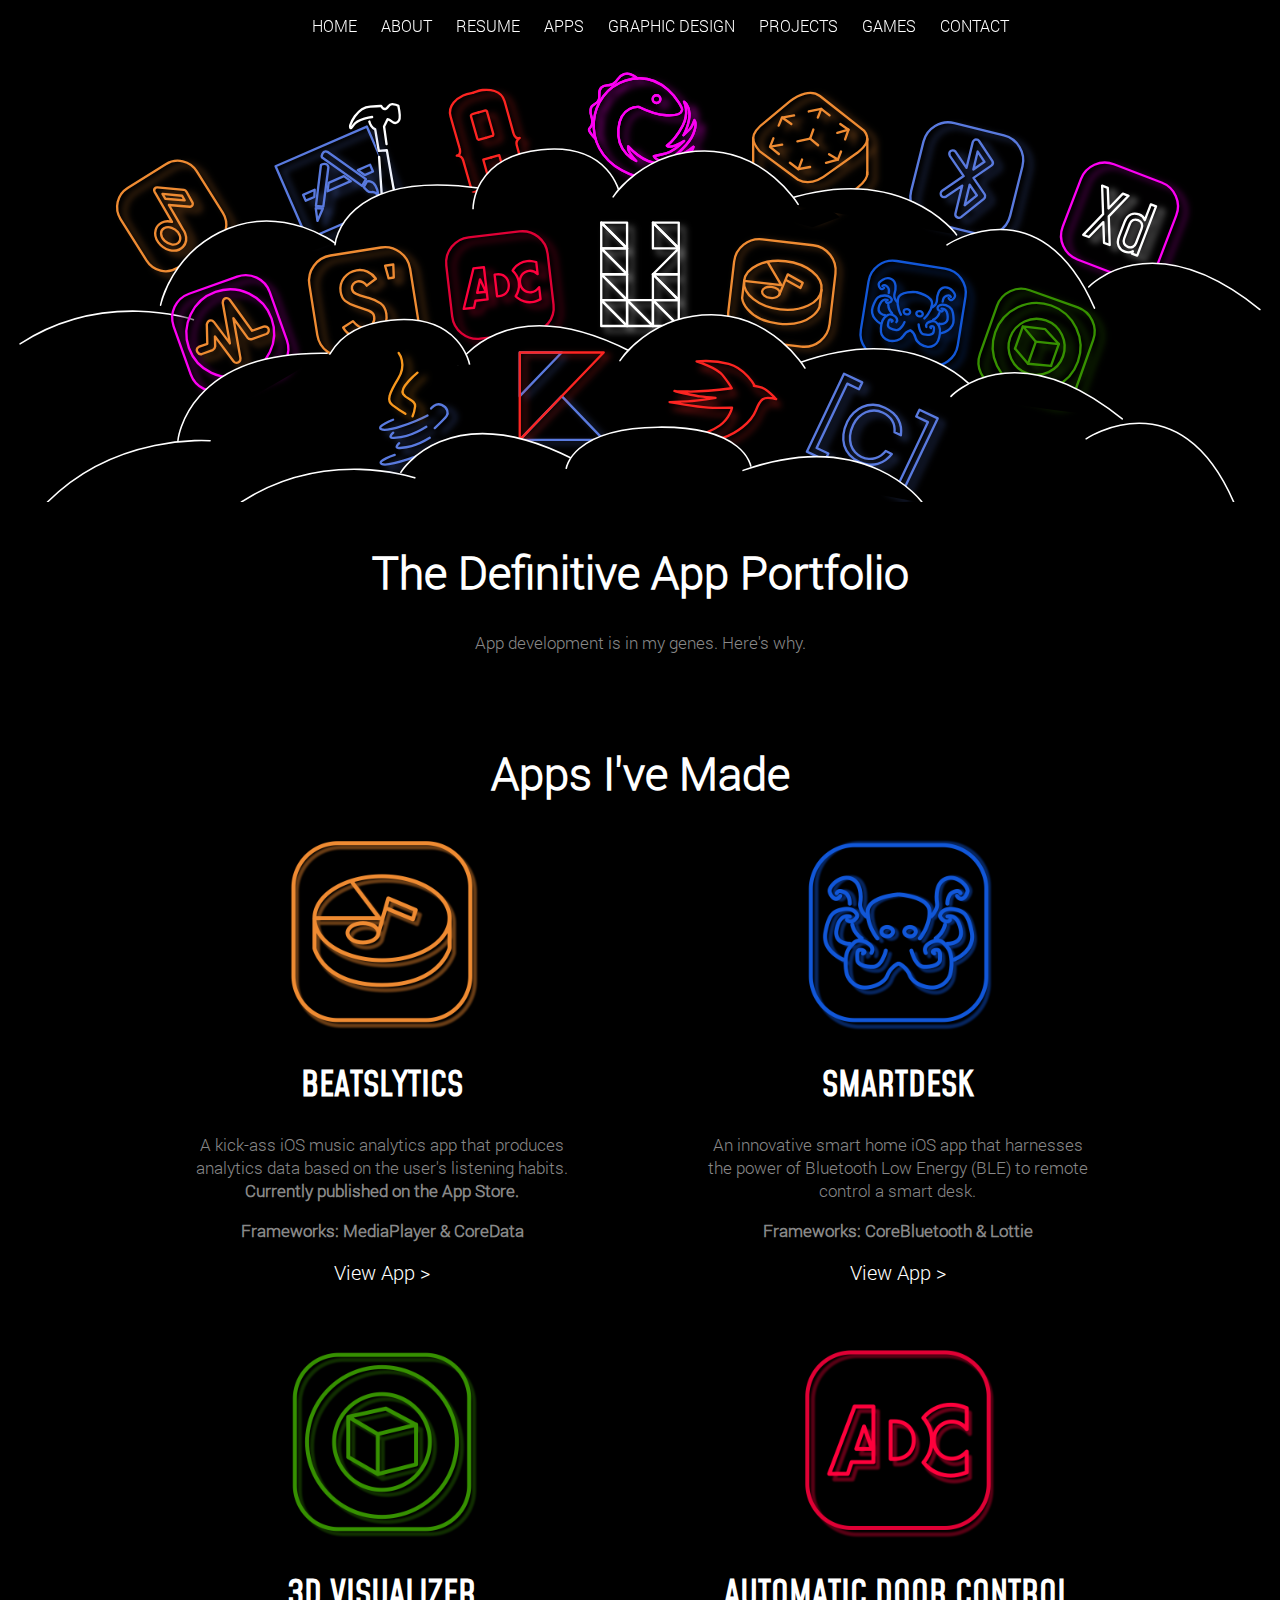
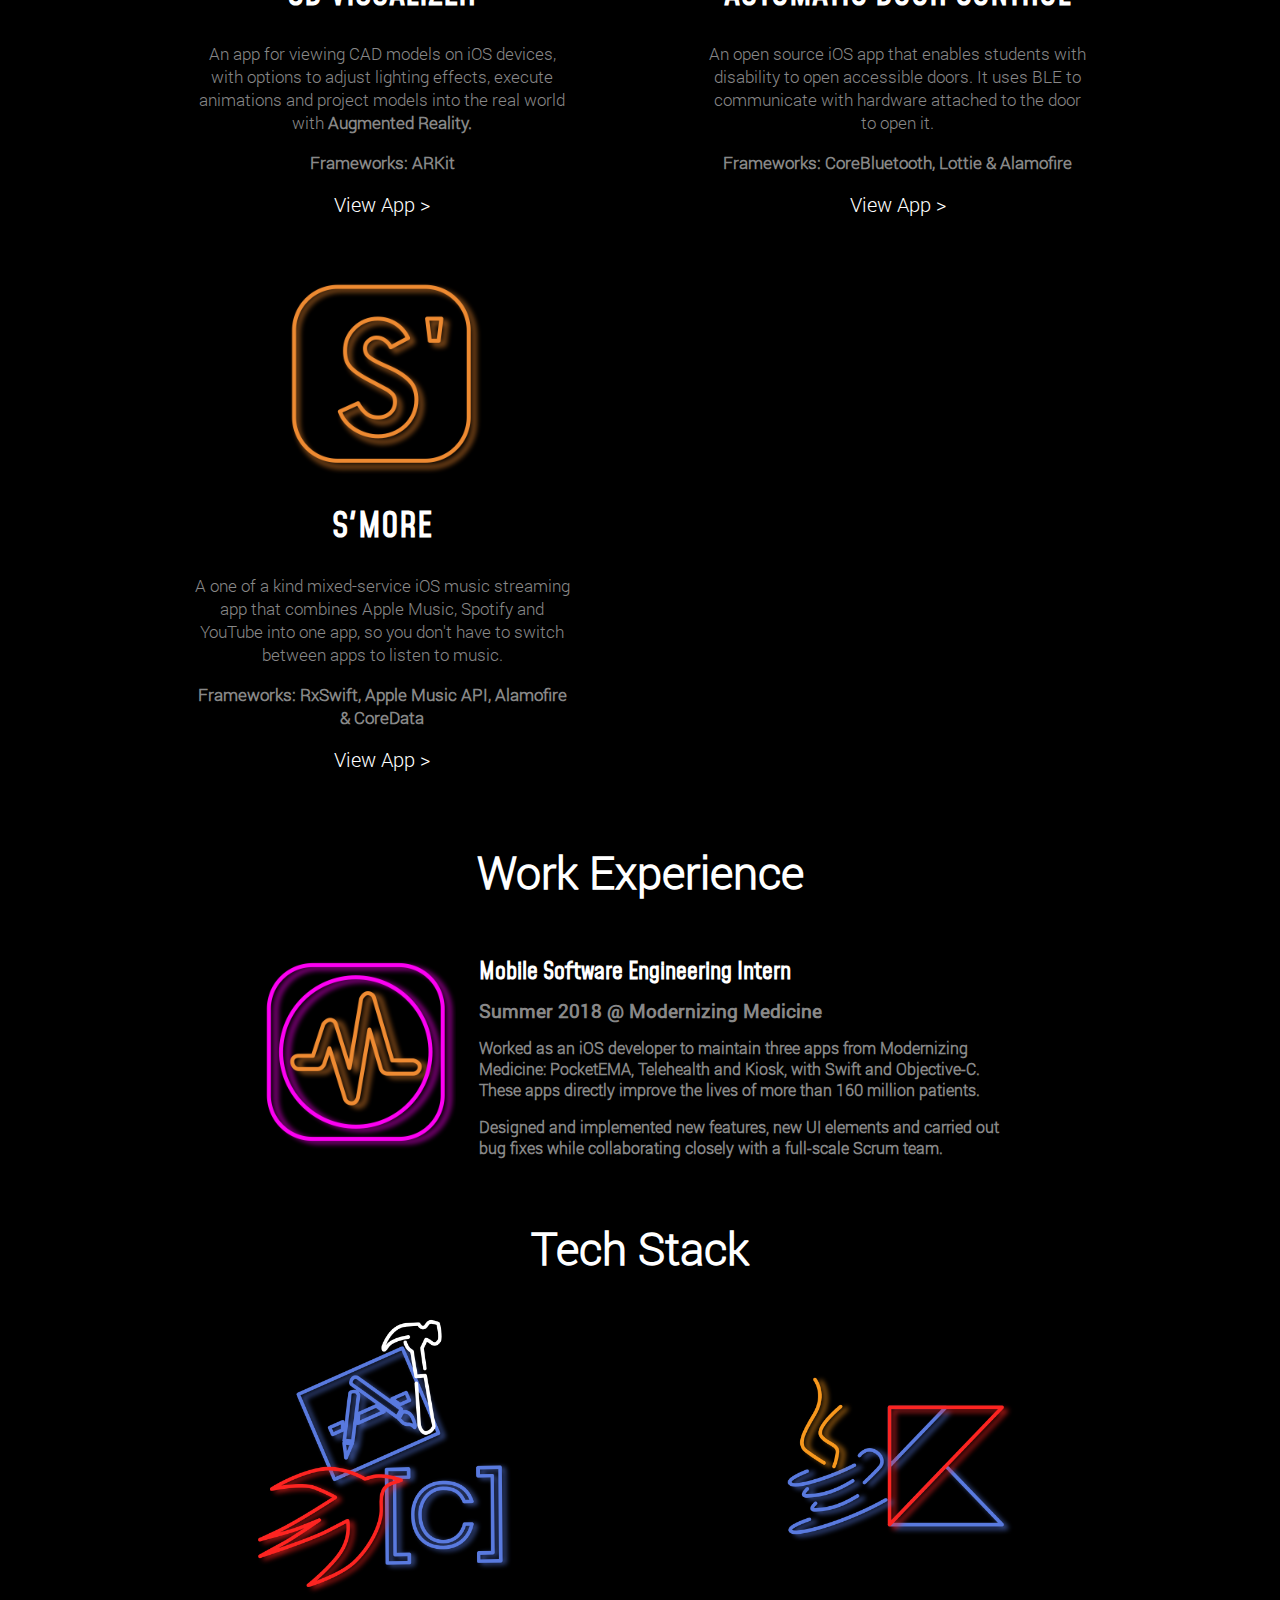
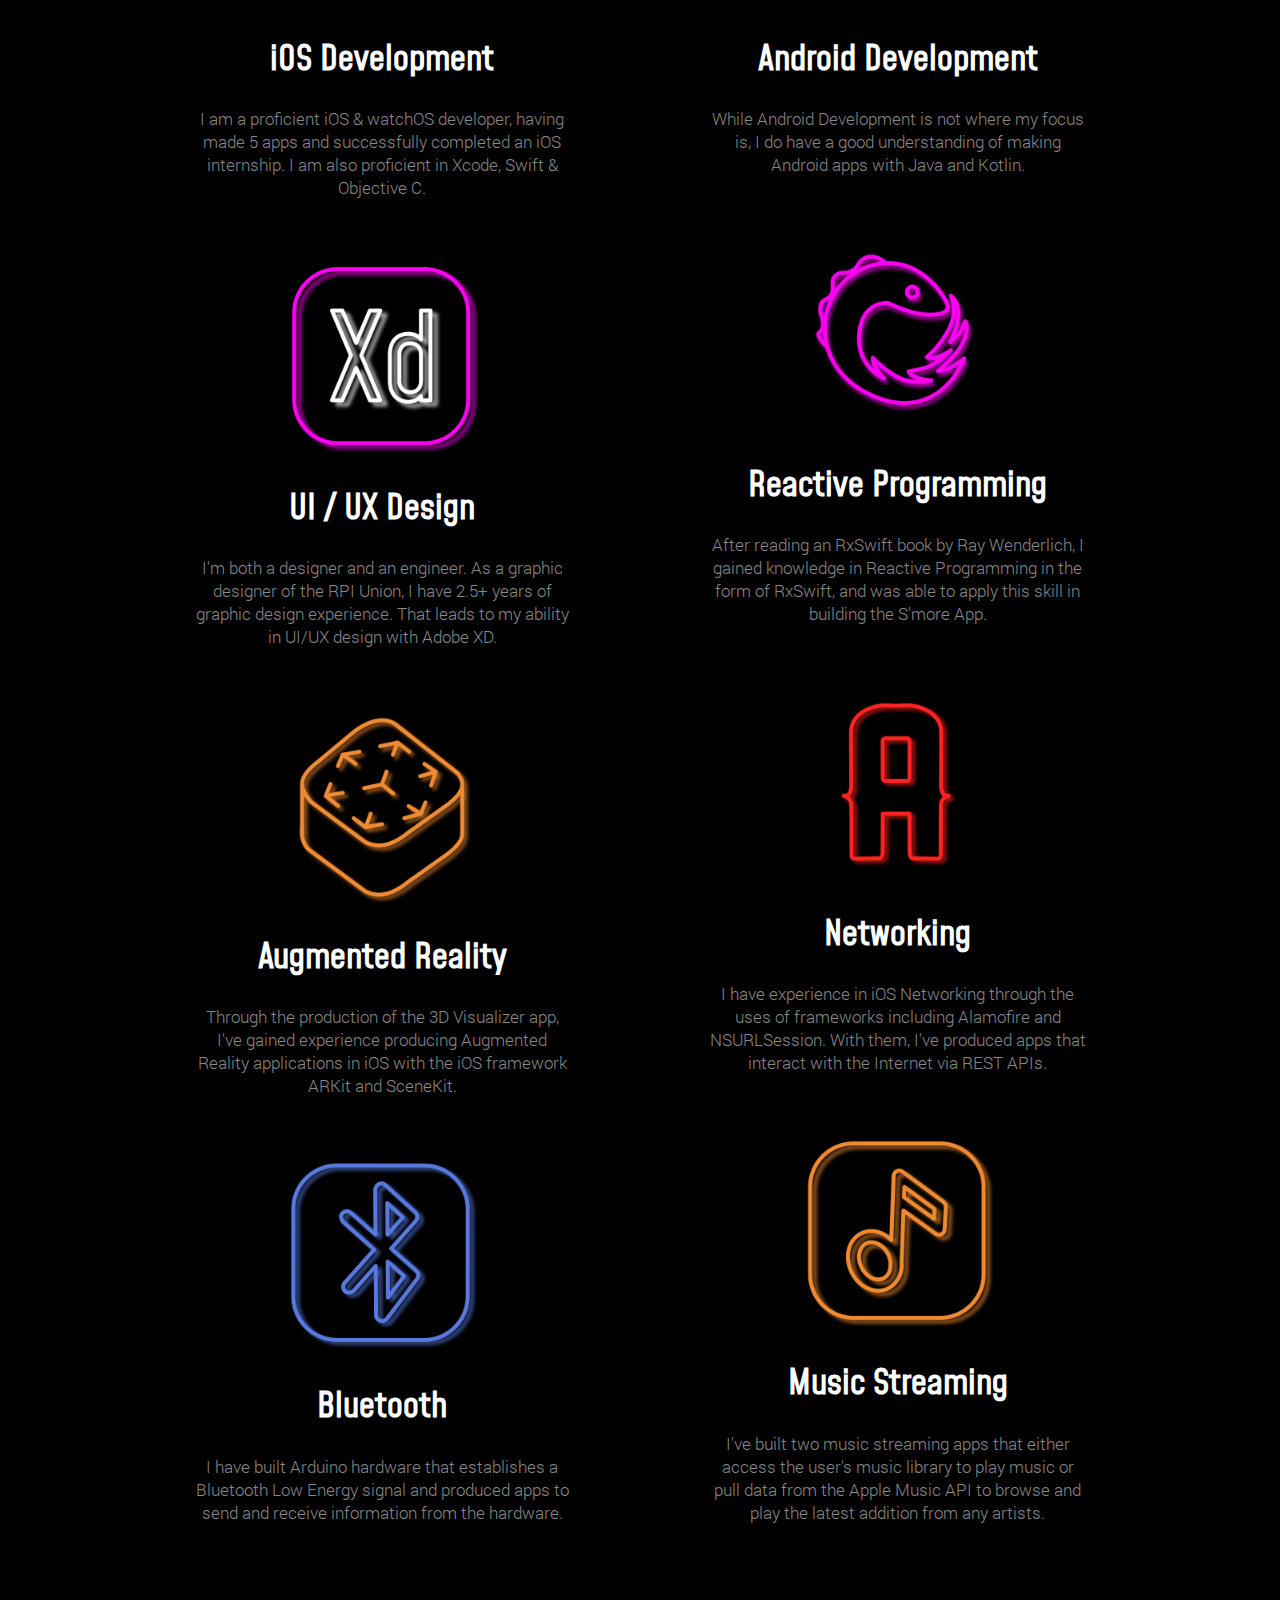
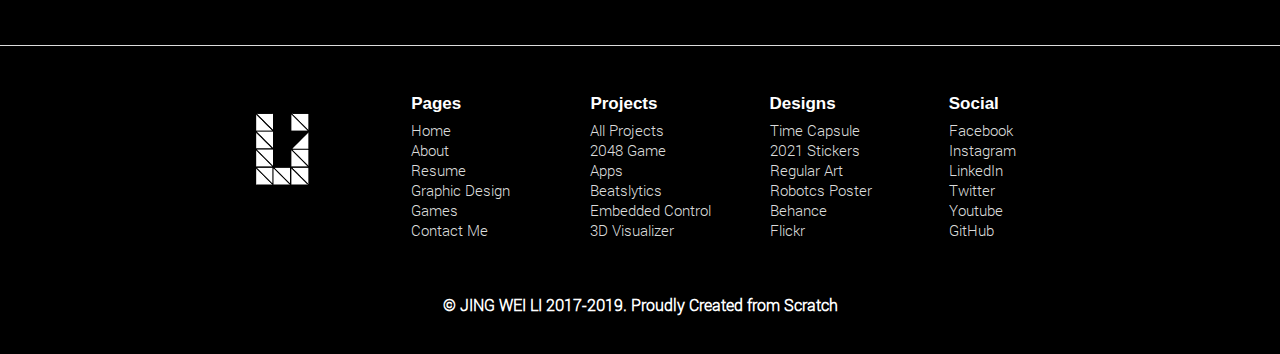
==== commit e5bdb296: "Enhanced AppFolio x ReadMe x New CV" ====
--- a/AppFolio.html
+++ b/AppFolio.html
@@ -94,7 +94,7 @@
             <h2>BEATSLYTICS</h2>
             <p> A kick-ass iOS music analytics app that produces analytics data based on the user's listening
             habits. <br/> <strong>Currently published on the App Store.</strong></p>
-            <p><strong>Frameworks: MediaPlayer</strong></p>
+            <p><strong>Frameworks: MediaPlayer & CoreData</strong></p>
             <div class="anchor-tag-alignment"><a href="Beatslytics.html">View App ></a></div>
         </div>
 
@@ -112,7 +112,7 @@
             <h2>S'MORE</h2>
             <p> A one of a kind mixed-service iOS music streaming app that combines Apple Music, Spotify and YouTube into one
             app, so you don't have to switch between apps to listen to music. </p>
-            <p><strong>Frameworks: RxSwift, Apple Music API & Alamofire</strong></p>
+            <p><strong>Frameworks: RxSwift, Apple Music API, Alamofire & CoreData</strong></p>
             <div class="anchor-tag-alignment"><a href="https://github.com/s-more/Smore">View App ></a></div>
         </div>
     </div>
@@ -195,7 +195,7 @@
         <div class="app">
             <img width="200px" height="200px" src="Images/AppFolio/RxIcon.png">
             <h2>Reactive Programming</h2>
-            <p> After reading an RxSwift book by Ray Wenderlich, I gained knowledge in Reactive Programming, in the form of
+            <p> After reading an RxSwift book by Ray Wenderlich, I gained knowledge in Reactive Programming in the form of
             RxSwift, and was able to apply this skill in building the S'more App.</p>
         </div>
         <div class="app">
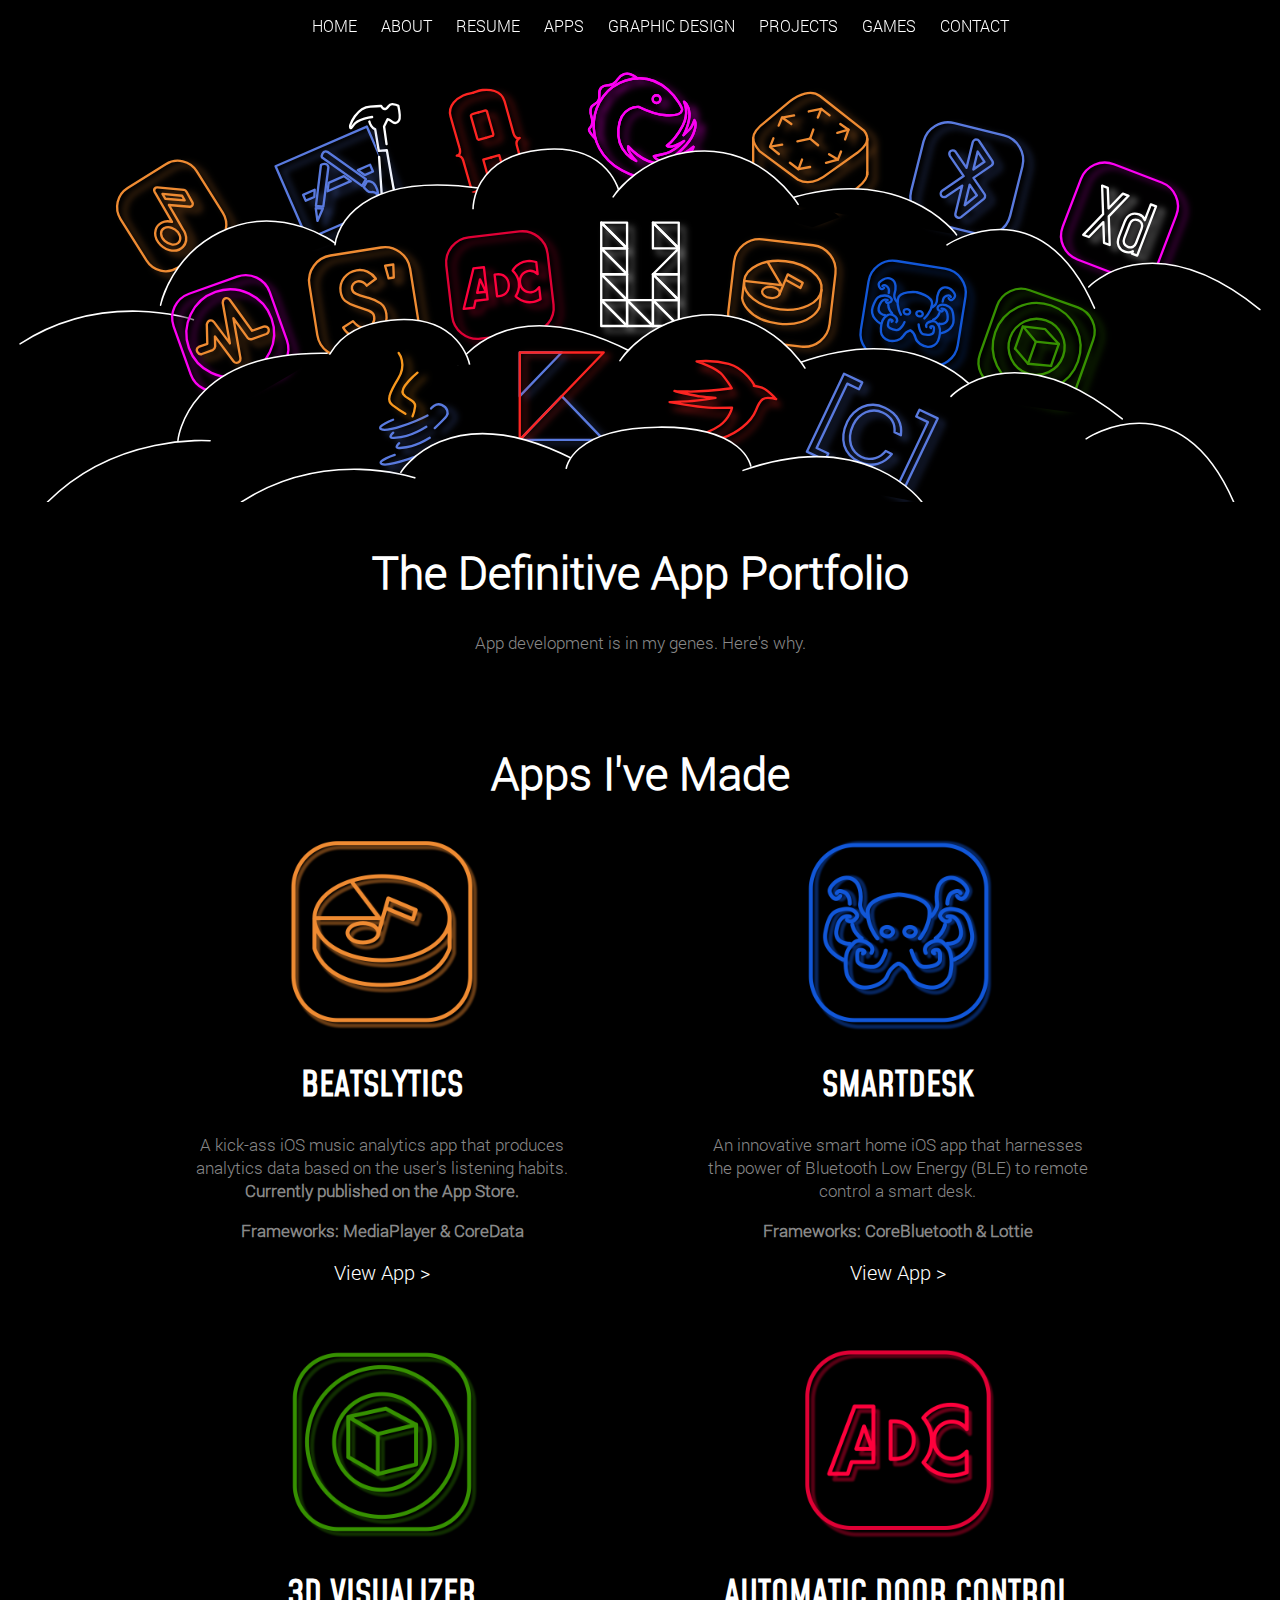
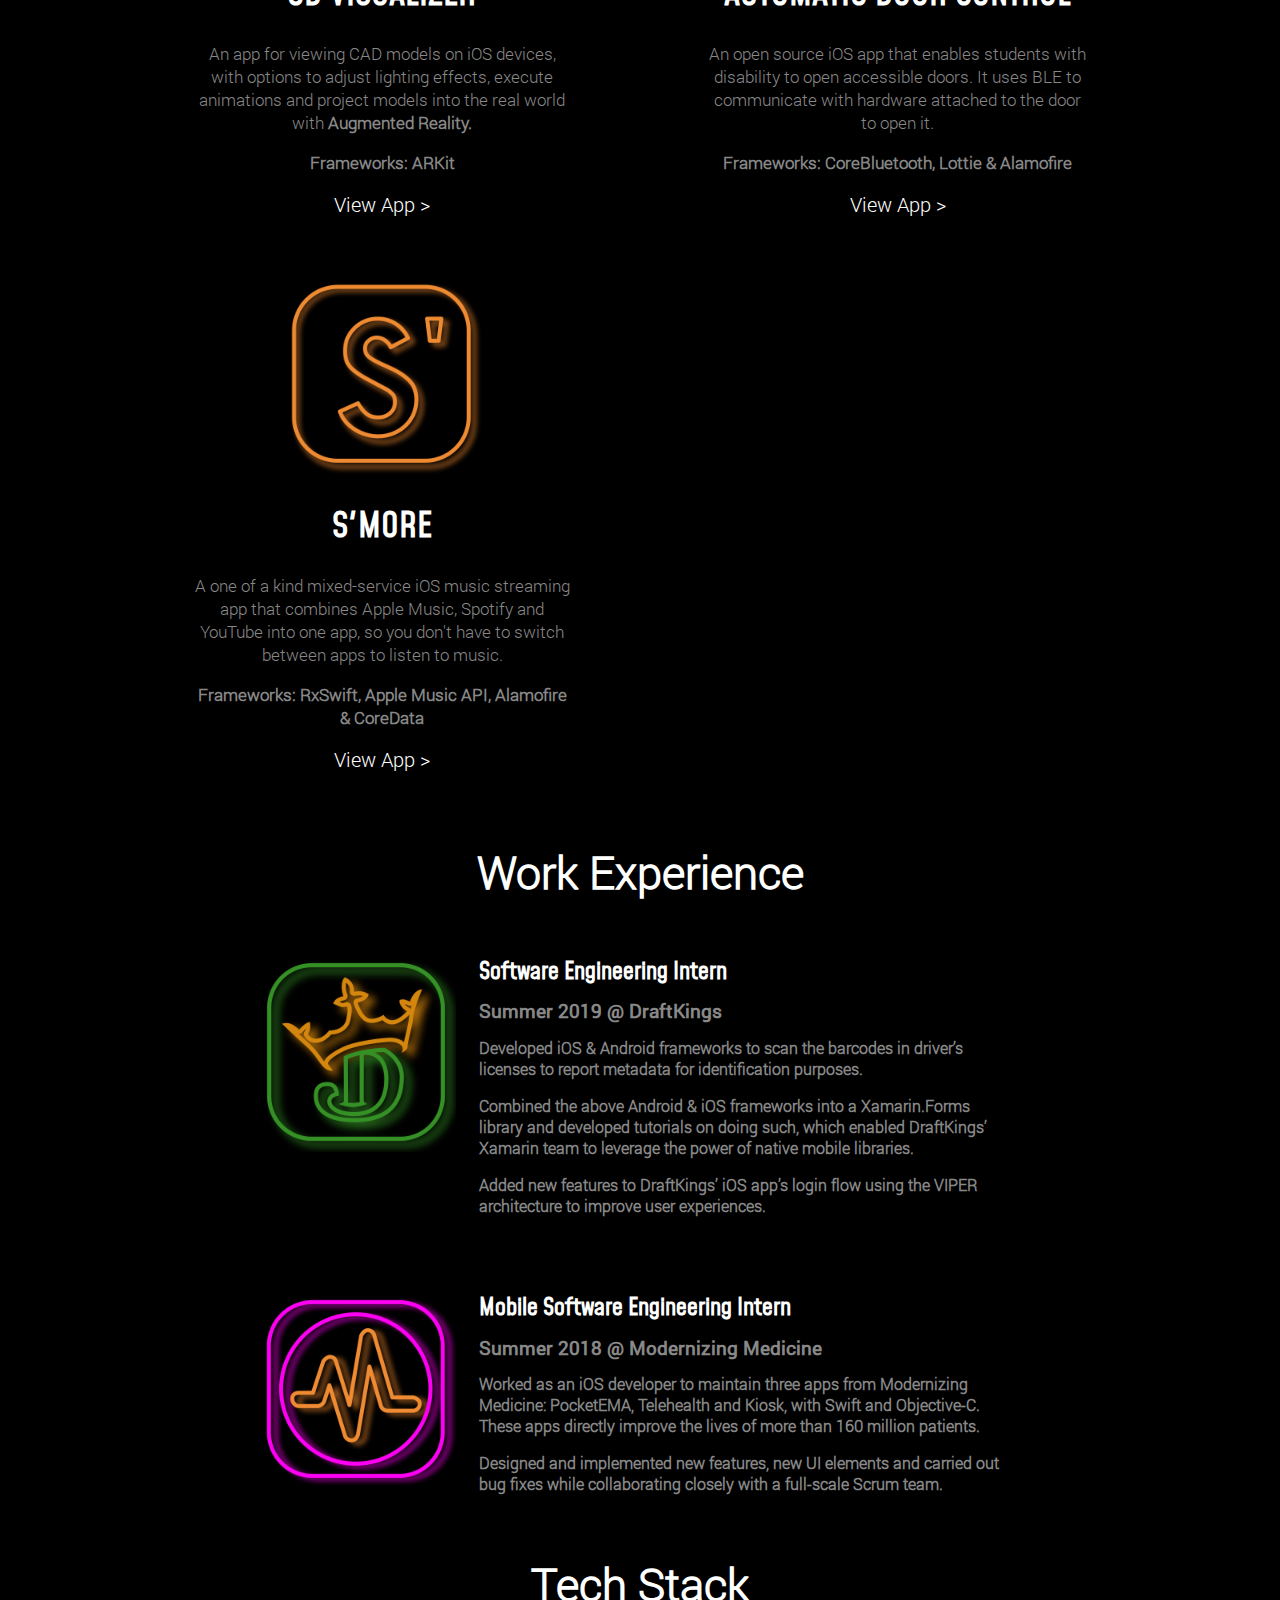
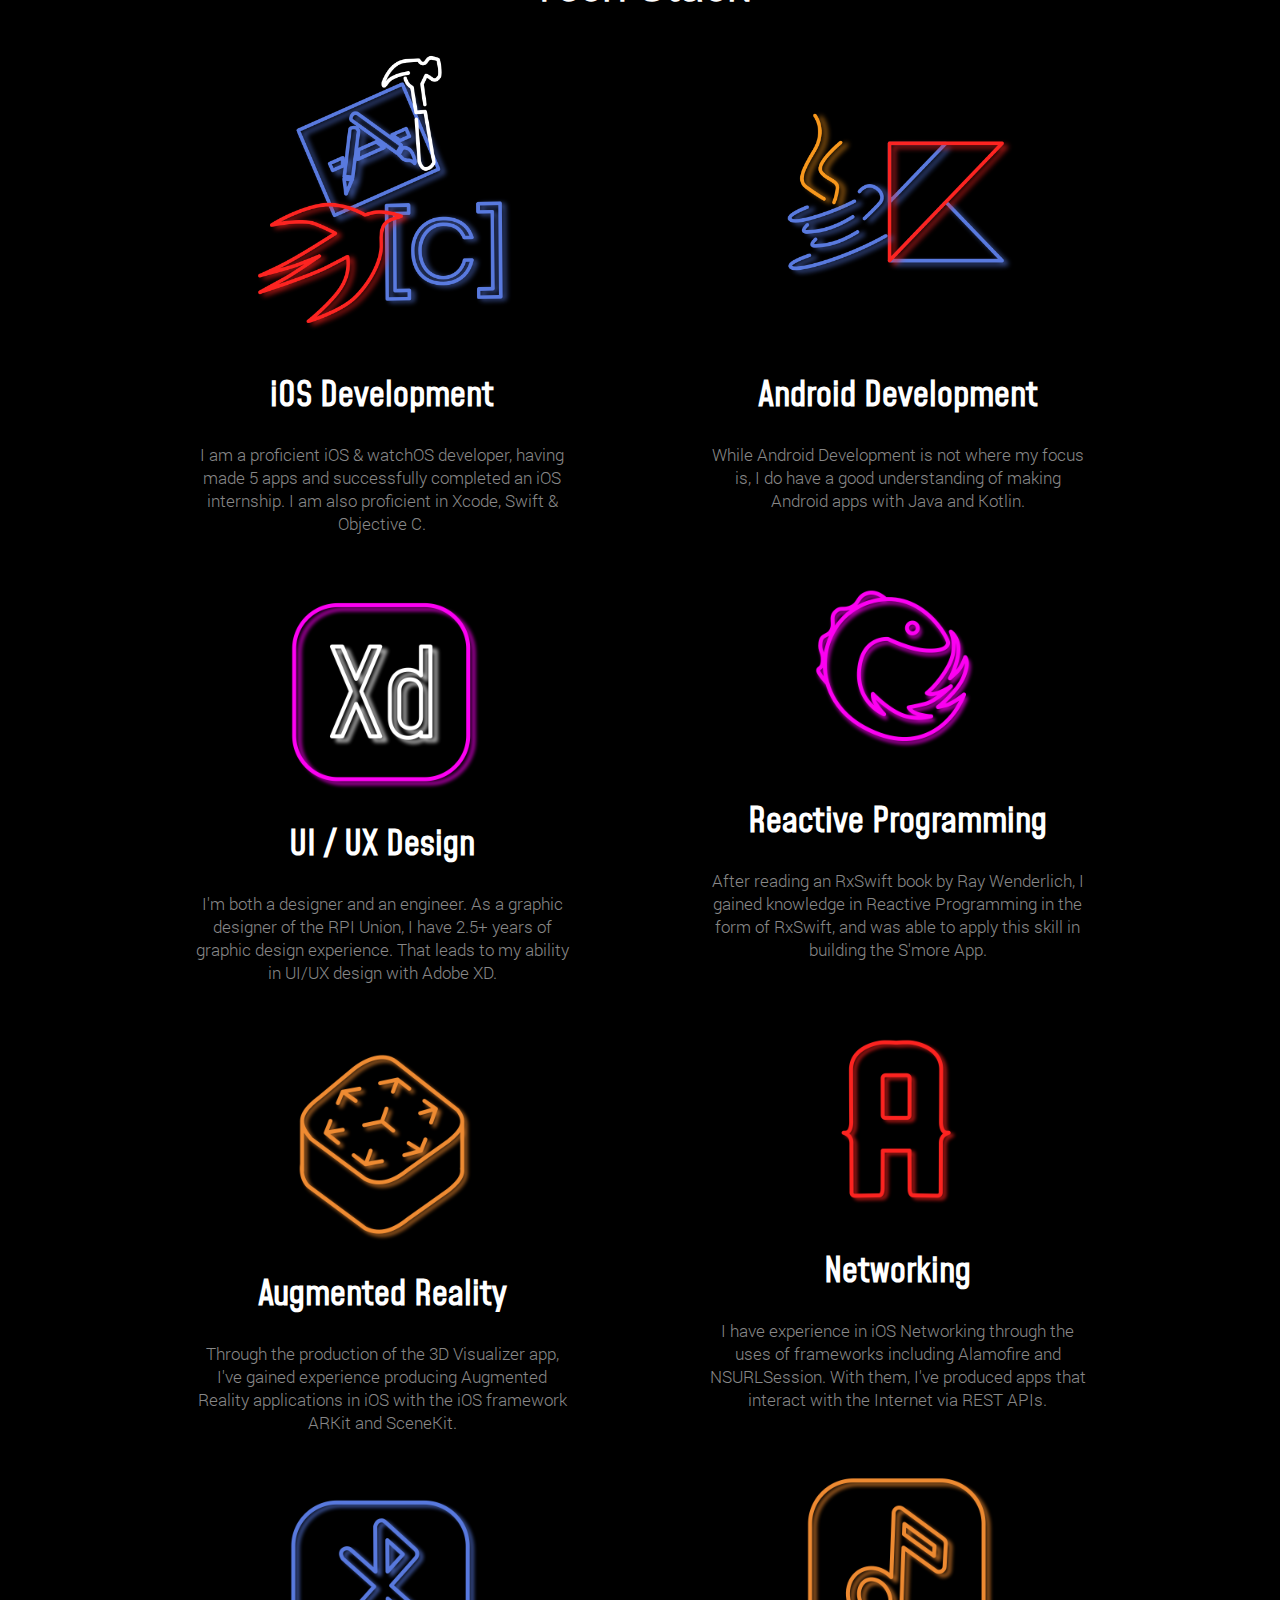
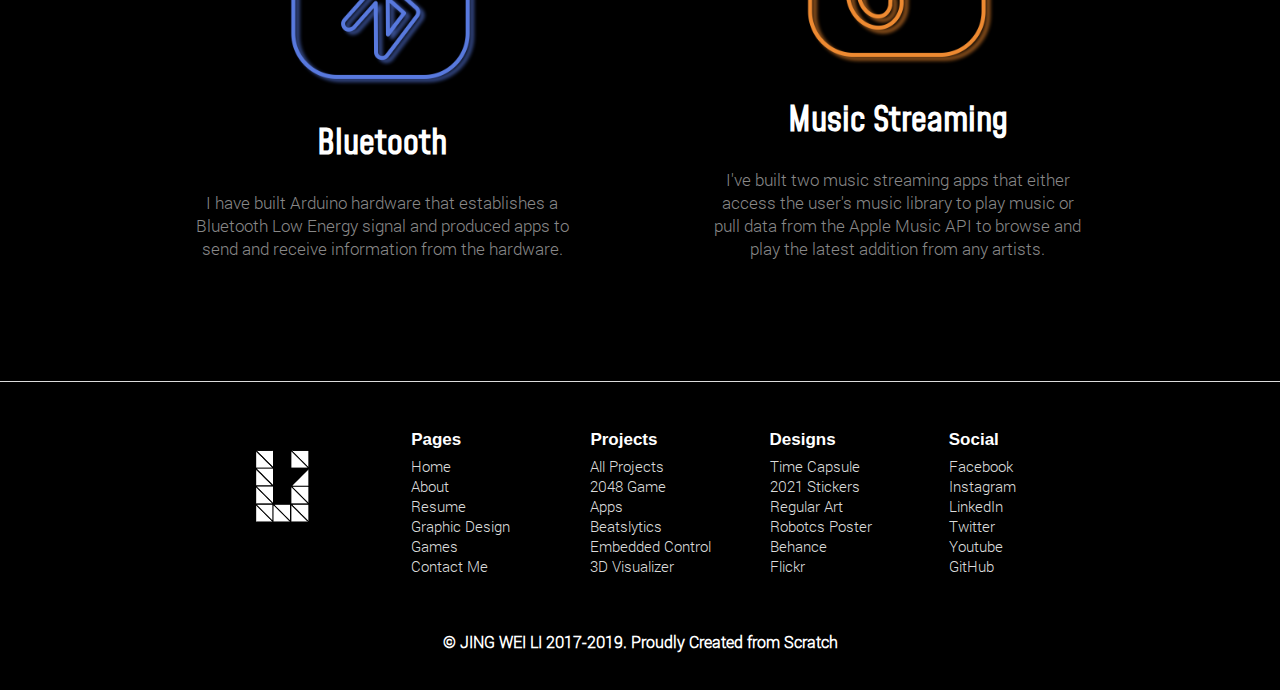
==== commit 13cdc675: "Added DraftKings Experience to AppFolio" ====
--- a/AppFolio.html
+++ b/AppFolio.html
@@ -141,6 +141,20 @@
 <h1 style="margin-top: -4%" class="title">Work Experience</h1>
 
 <div id="experience">
+    <div id="dk" class="experience-style">
+        <img width="200px" height="200px" src="Images/AppFolio/DkIcon.png">
+        <div>
+            <h2> Software Engineering Intern</h2>
+            <h3> Summer 2019 @ DraftKings</h3>
+            <h4> Developed iOS & Android frameworks to scan the barcodes in driver’s licenses to report metadata
+                for identification purposes.
+            </h4>
+            <h4> Combined the above Android & iOS frameworks into a Xamarin.Forms library and developed tutorials on doing
+                such, which enabled DraftKings’ Xamarin team to leverage the power of native mobile libraries.
+            </h4>
+            <h4>Added new features to DraftKings’ iOS app’s login flow using the VIPER architecture to improve user experiences. </h4>
+        </div>
+    </div>
     <div id="modmed" class="experience-style">
         <img width="200px" height="200px" src="Images/AppFolio/ModMedIcon.png">
         <div>
@@ -158,7 +172,7 @@
 
 <h1 style="margin-top: 3%" class="title">Tech Stack</h1>
 
-<div id="teck_stack" class="dual_columns">
+<div id="tech_stack" class="dual_columns">
     <div class="col1">
         <div class="app">
             <img width="300px" height="300px" src="Images/AppFolio/AppleTechIcon.png">
--- a/Sass/app_folio_styles.css
+++ b/Sass/app_folio_styles.css
@@ -1,137 +1,197 @@
 .anchor-tag-alignment {
-  text-align: center; }
+  text-align: center;
+}
 
 body {
-  background-color: black; }
+  background-color: black;
+}
 
 .app {
-  margin-bottom: 15%; }
-  .app h2 {
-    text-align: center;
-    font-size: 35px;
-    font-family: Mohave, sans-serif;
-    color: white; }
-  .app img {
-    display: block;
-    margin: 0 auto; }
+  margin-bottom: 15%;
+}
+.app h2 {
+  text-align: center;
+  font-size: 35px;
+  font-family: Mohave, sans-serif;
+  color: white;
+}
+.app img {
+  display: block;
+  margin: 0 auto;
+}
 
 p {
   font-size: 17px;
   font-family: Roboto, sans-serif;
   text-align: center;
-  color: #888888; }
+  color: #888888;
+}
 
 #appFolio_bg {
   padding: 20% 0;
   background-image: url("../Images/AppFolio/AppFolioBg.svg");
   background-size: 100%;
-  background-position-y: 120%; }
+  background-position-y: 120%;
+}
 
 h1 {
   font-family: Roboto, sans-serif;
   color: white;
   text-align: center;
   background-position-y: 60%;
-  font-size: 45px; }
+  font-size: 45px;
+}
 
 .dual_columns {
   display: flex;
   padding: 0 15% 5% 15%;
-  background-size: 100% auto; }
-  .dual_columns a {
-    text-decoration: none;
-    font-family: -apple-system, BlinkMacSystemFont, Roboto, sans-serif;
-    font-size: 20px; }
-    .dual_columns a:link, .dual_columns a:visited {
-      color: white; }
-    .dual_columns a:hover {
-      color: white;
-      text-decoration: underline; }
-  .dual_columns .col1 {
-    width: 80%;
-    margin-right: 15%; }
-  .dual_columns .col2 {
-    width: 80%; }
+  background-size: 100% auto;
+}
+.dual_columns a {
+  text-decoration: none;
+  font-family: -apple-system, BlinkMacSystemFont, Roboto, sans-serif;
+  font-size: 20px;
+}
+.dual_columns a:link, .dual_columns a:visited {
+  color: white;
+}
+.dual_columns a:hover {
+  color: white;
+  text-decoration: underline;
+}
+.dual_columns .col1 {
+  width: 80%;
+  margin-right: 15%;
+}
+.dual_columns .col2 {
+  width: 80%;
+}
 
 #modmed {
-  padding: 0 20%; }
+  padding: 0 20%;
+}
+
+#dk {
+  padding: 0 20%;
+}
 
 .experience-style {
   margin-top: 4%;
-  display: flex; }
-  .experience-style div {
-    padding: 0 3%;
-    display: block;
-    text-align: left; }
-  .experience-style h2 {
-    margin-top: 0.5%;
-    color: white;
-    font-family: Mohave, serif; }
-  .experience-style h3 {
-    margin-top: -1%;
-    color: #888888;
-    font-family: RobotoReg, serif; }
-  .experience-style h4 {
-    margin-top: -1%;
-    color: #888888;
-    font-family: Roboto, sans-serif; }
+  display: flex;
+}
+.experience-style div {
+  padding: 0 3%;
+  display: block;
+  text-align: left;
+}
+.experience-style h2 {
+  margin-top: 0.5%;
+  color: white;
+  font-family: Mohave, serif;
+}
+.experience-style h3 {
+  margin-top: -1%;
+  color: #888888;
+  font-family: RobotoReg, serif;
+}
+.experience-style h4 {
+  margin-top: -1%;
+  color: #888888;
+  font-family: Roboto, sans-serif;
+}
 
 @media only screen and (max-width: 1200px) {
   .dual_columns {
-    padding: 0 10% 5% 10%; }
-    .dual_columns .col1 {
-      margin-right: 10%; } }
+    padding: 0 10% 5% 10%;
+  }
+  .dual_columns .col1 {
+    margin-right: 10%;
+  }
+}
 @media only screen and (max-width: 1000px) {
   .dual_columns {
-    padding: 0 5% 2% 5%; }
-    .dual_columns .col1 {
-      margin-right: 5%; }
+    padding: 0 5% 2% 5%;
+  }
+  .dual_columns .col1 {
+    margin-right: 5%;
+  }
 
   #modmed {
-    padding: 0 15%; } }
+    padding: 0 15%;
+  }
+
+  #dk {
+    padding: 0 15%;
+  }
+}
 @media only screen and (max-width: 900px) {
   .dual_columns {
     padding: 0 15% 5% 15%;
-    display: block; }
-    .dual_columns .col1 {
-      width: 100%;
-      margin-right: 0; }
-    .dual_columns .col2 {
-      width: 100%; }
+    display: block;
+  }
+  .dual_columns .col1 {
+    width: 100%;
+    margin-right: 0;
+  }
+  .dual_columns .col2 {
+    width: 100%;
+  }
 
   .app img {
-    display: initial; }
+    display: initial;
+  }
 
   h1, h2, p {
-    text-align: left; }
+    text-align: left;
+  }
 
   h1 {
-    font-size: 35px; }
+    font-size: 35px;
+  }
 
   .app h2 {
-    text-align: left; }
+    text-align: left;
+  }
 
   .title {
-    padding: 0 15% 5% 15%; }
+    padding: 0 15% 5% 15%;
+  }
 
   .anchor-tag-alignment {
-    text-align: left; }
+    text-align: left;
+  }
 
   .experience-style {
-    display: block; }
-    .experience-style div {
-      padding: 0 0; }
+    display: block;
+  }
+  .experience-style div {
+    padding: 0 0;
+  }
 
   #modmed {
-    padding: 0 15%; } }
+    padding: 0 15%;
+  }
+
+  #dk {
+    padding: 0 15%;
+  }
+}
 @media only screen and (max-width: 650px) {
   .dual_columns {
-    padding: 0 10% 5% 10%; }
+    padding: 0 10% 5% 10%;
+  }
 
   .title {
-    padding: 0 10% 5% 10%; }
+    padding: 0 10% 5% 10%;
+  }
 
   #modmed {
-    padding: 0 10%; } }
+    padding: 0 10%;
+  }
+
+  #dk {
+    padding: 0 10%;
+  }
+}
 
 /*# sourceMappingURL=app_folio_styles.css.map */
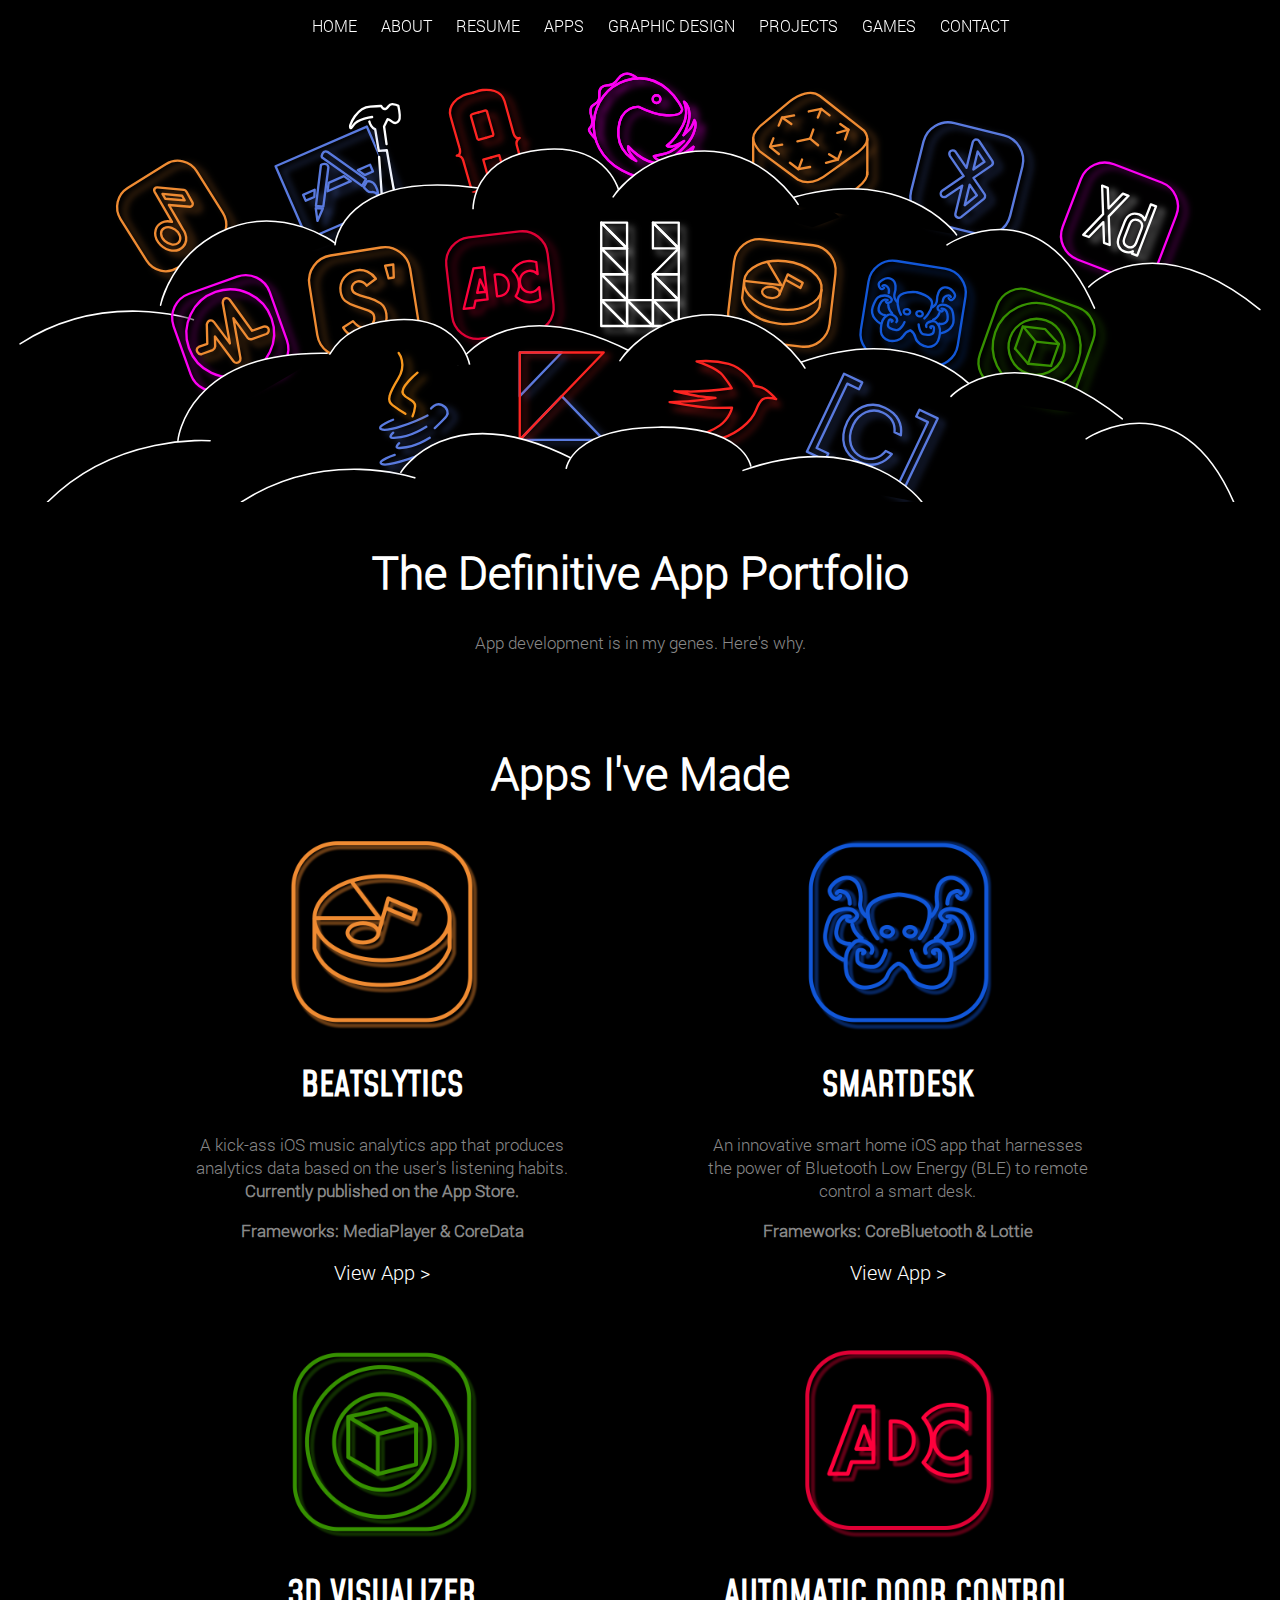
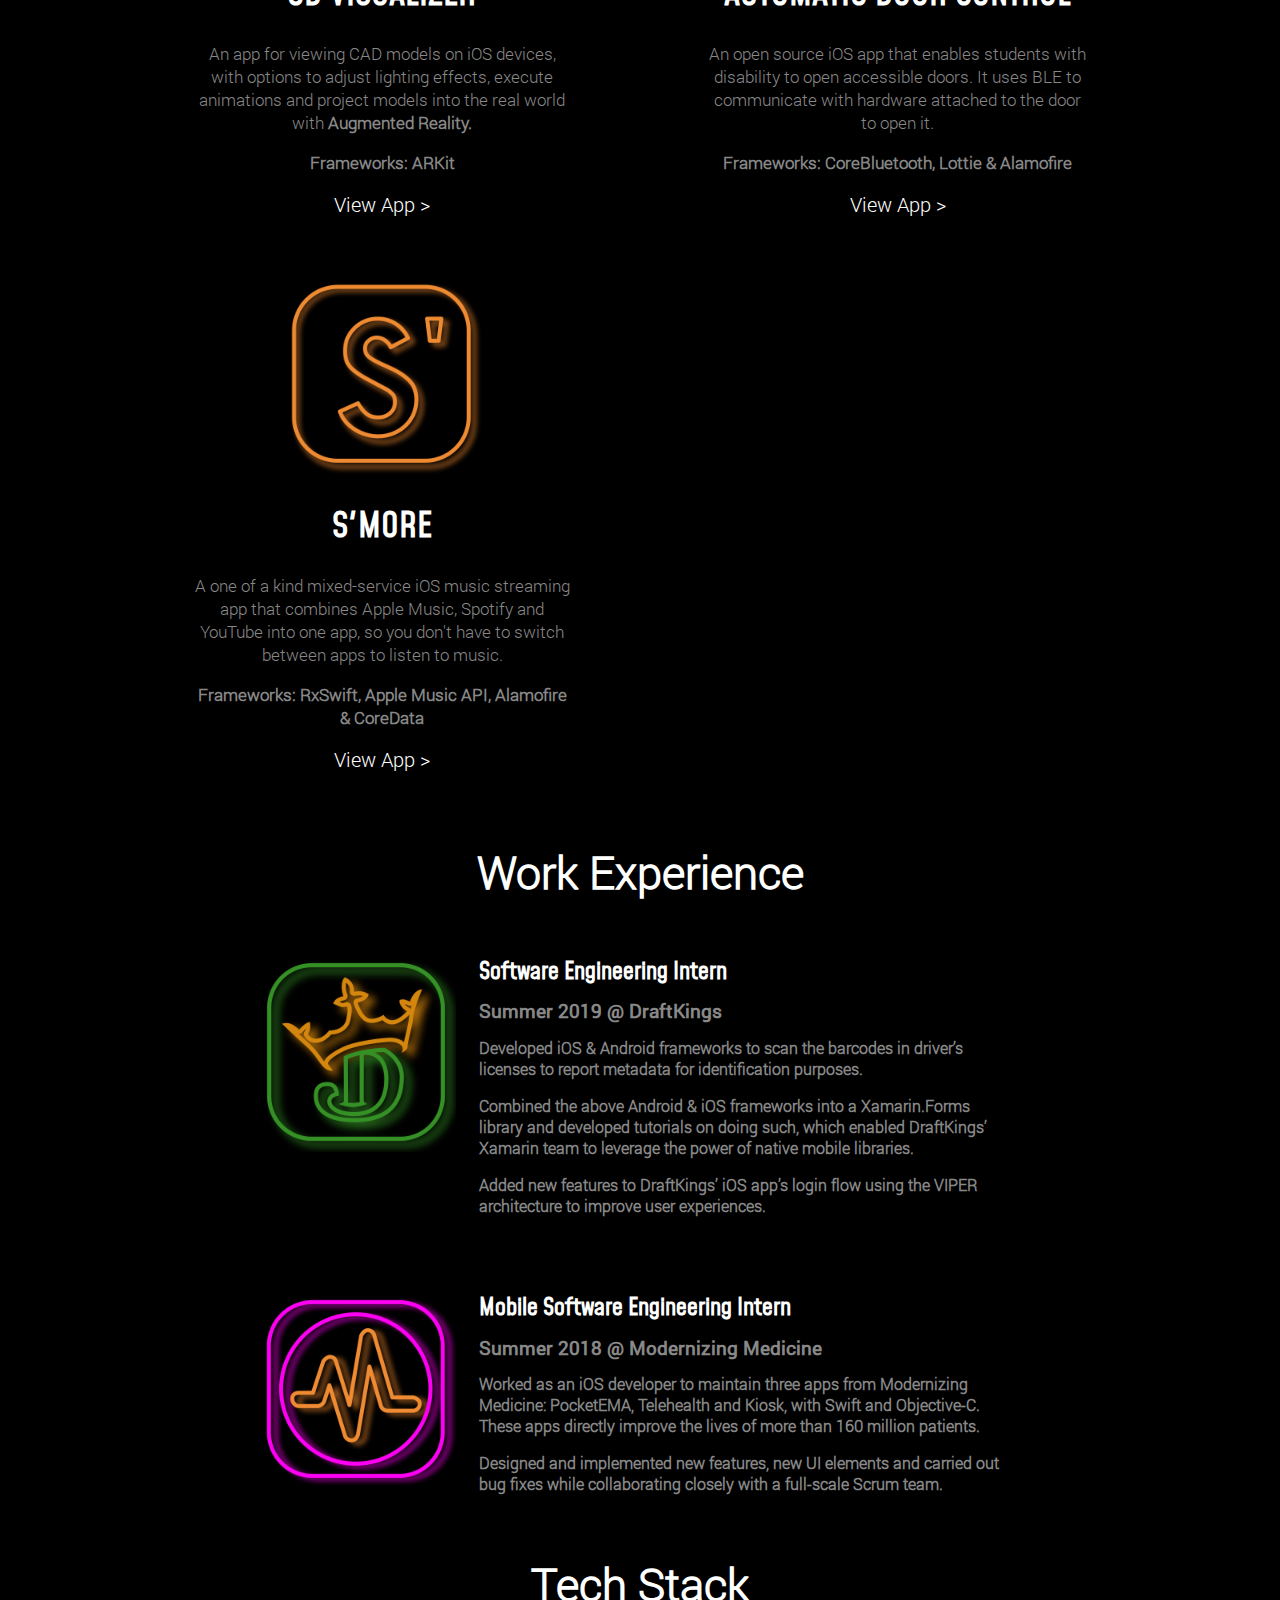
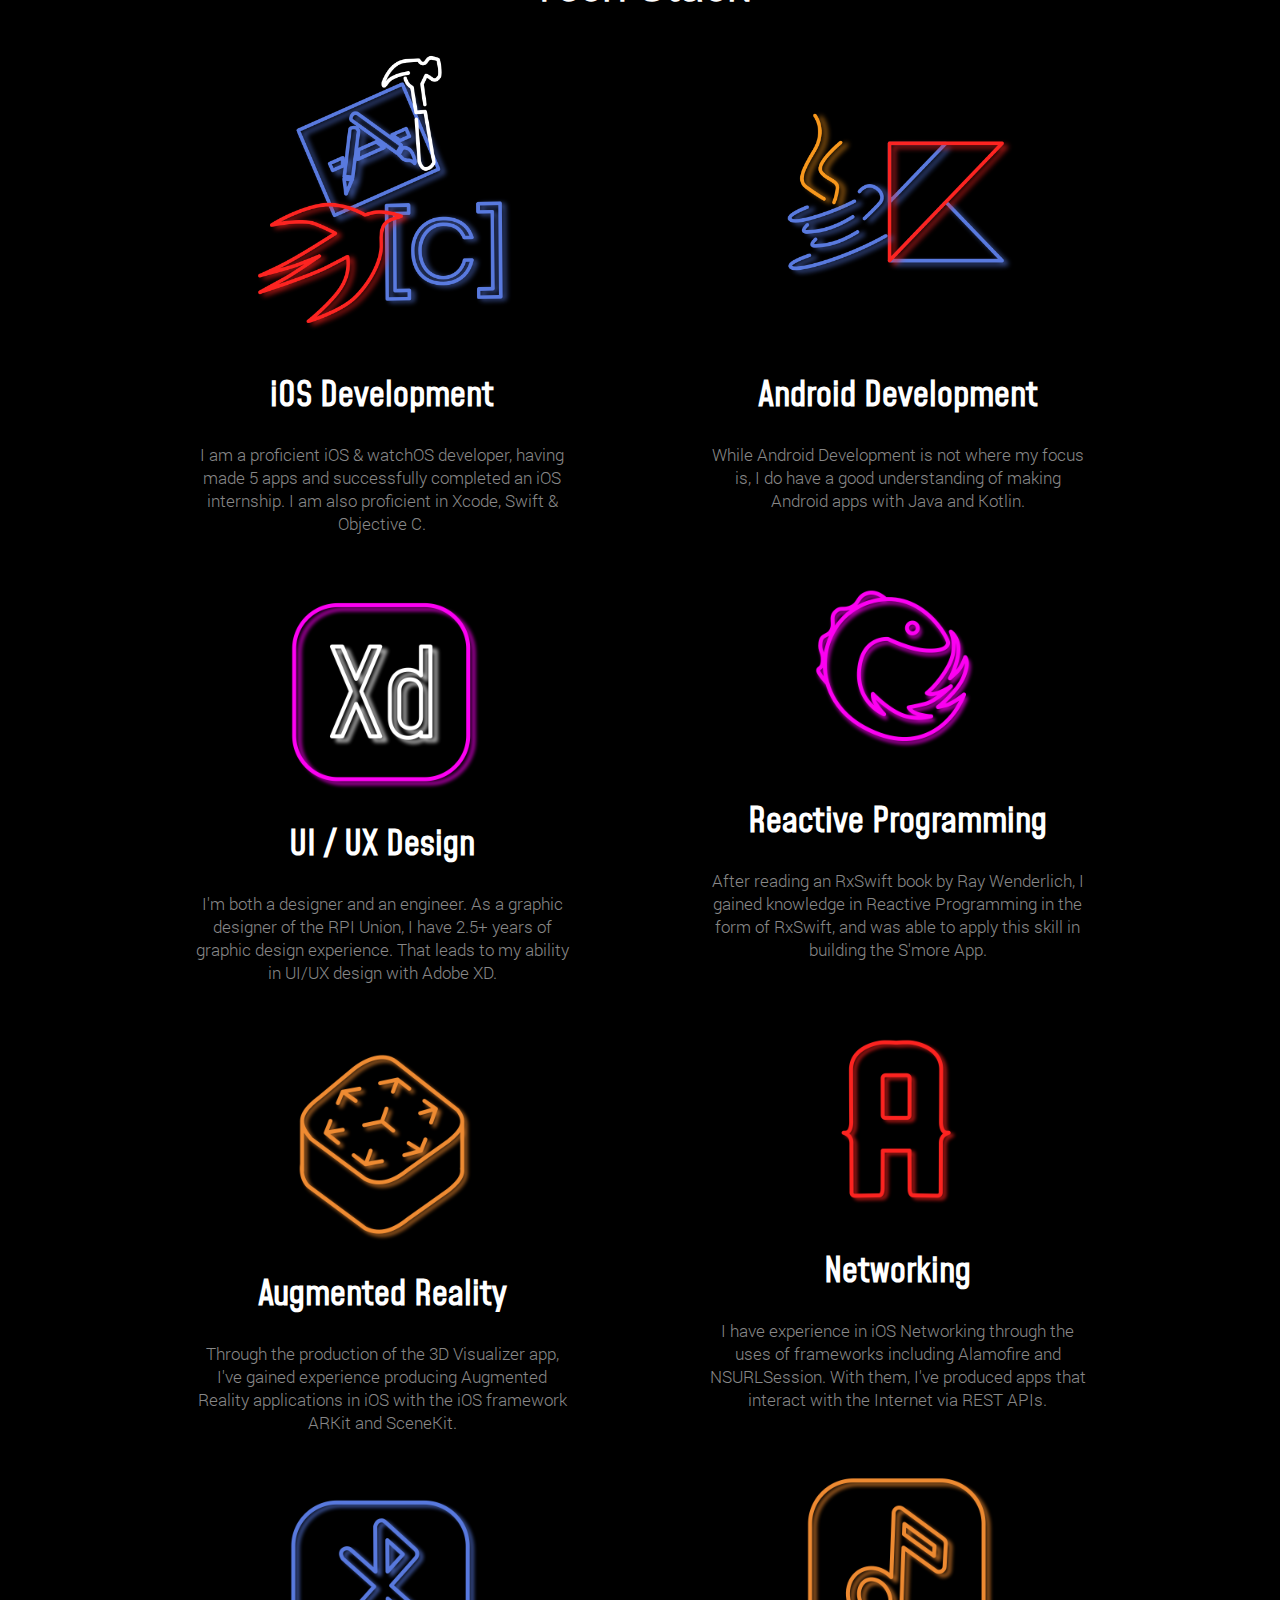
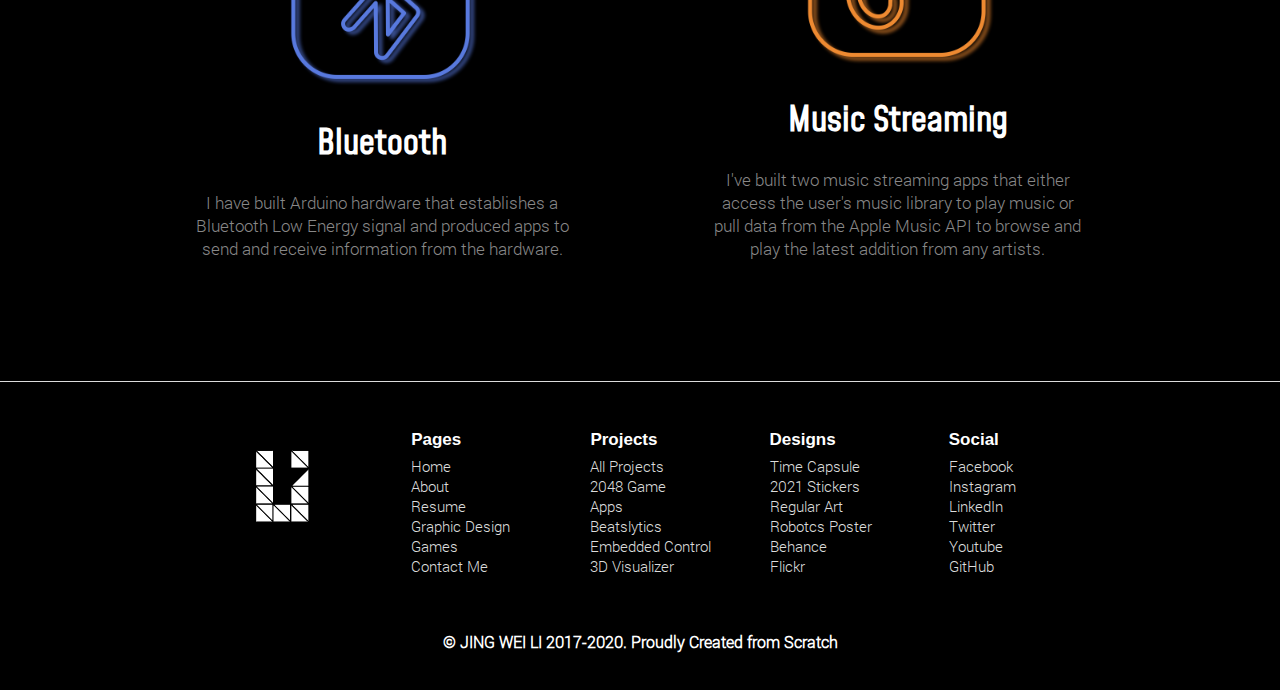
==== commit 6460a78a: "2020 Update and New Resume" ====
--- a/AppFolio.html
+++ b/AppFolio.html
@@ -295,7 +295,7 @@
         <img src="Images/PersonalLogo.png">
     </div>
 </div>
-<h4 id="standalone_footer" style="text-align: center; margin: 3% 5%"> &copy; JING WEI LI 2017-2019. Proudly Created from Scratch</h4>
+<h4 id="standalone_footer" style="text-align: center; margin: 3% 5%"> &copy; JING WEI LI 2017-2020. Proudly Created from Scratch</h4>
 
 </body>
 </html>--- a/CSS/common.css
+++ b/CSS/common.css
@@ -151,7 +151,11 @@
 
 #navicon {
     cursor: pointer;
-    filter: invert();
+    -webkit-filter: invert(100%);
+    -moz-filter: invert(100%);
+    -ms-filter: invert(100%);
+    -o-filter: invert(100%);
+    filter: invert(100%);
 }
 
 #mobile_logo img, #personal_logo img{
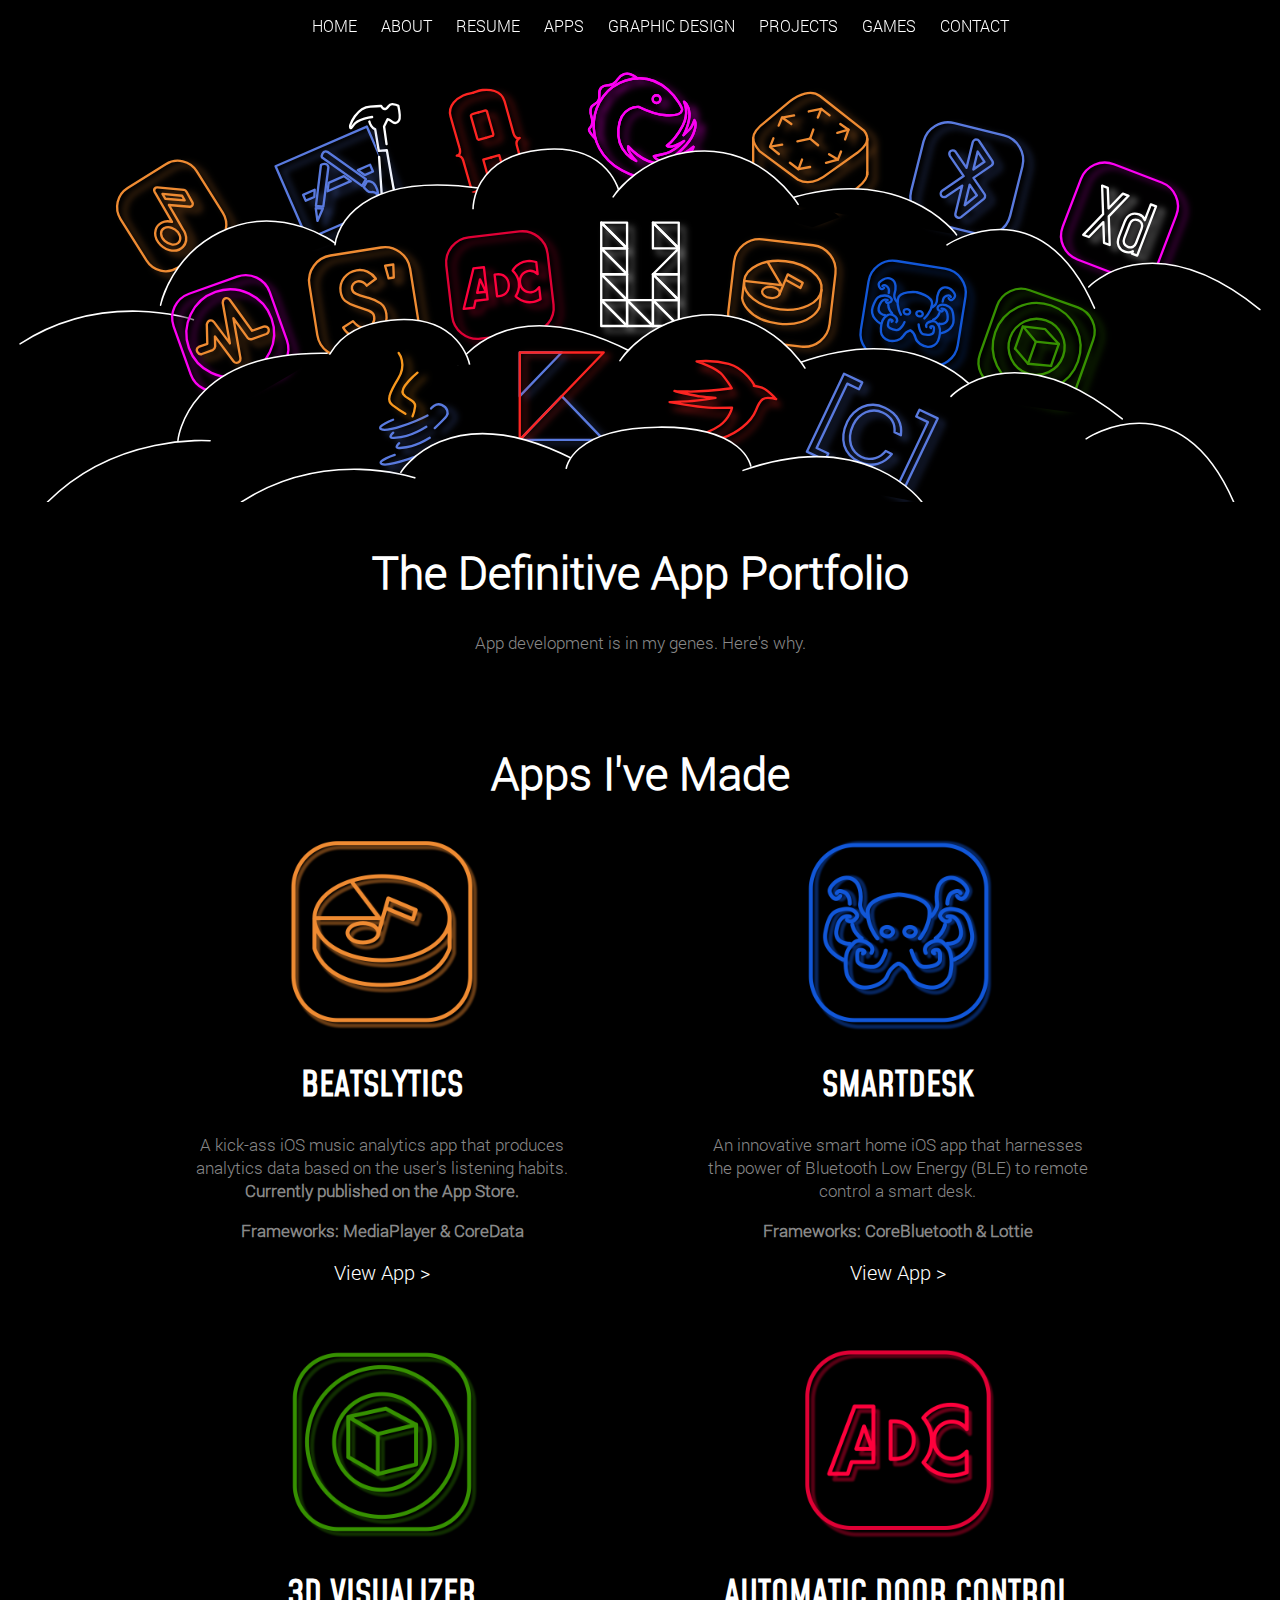
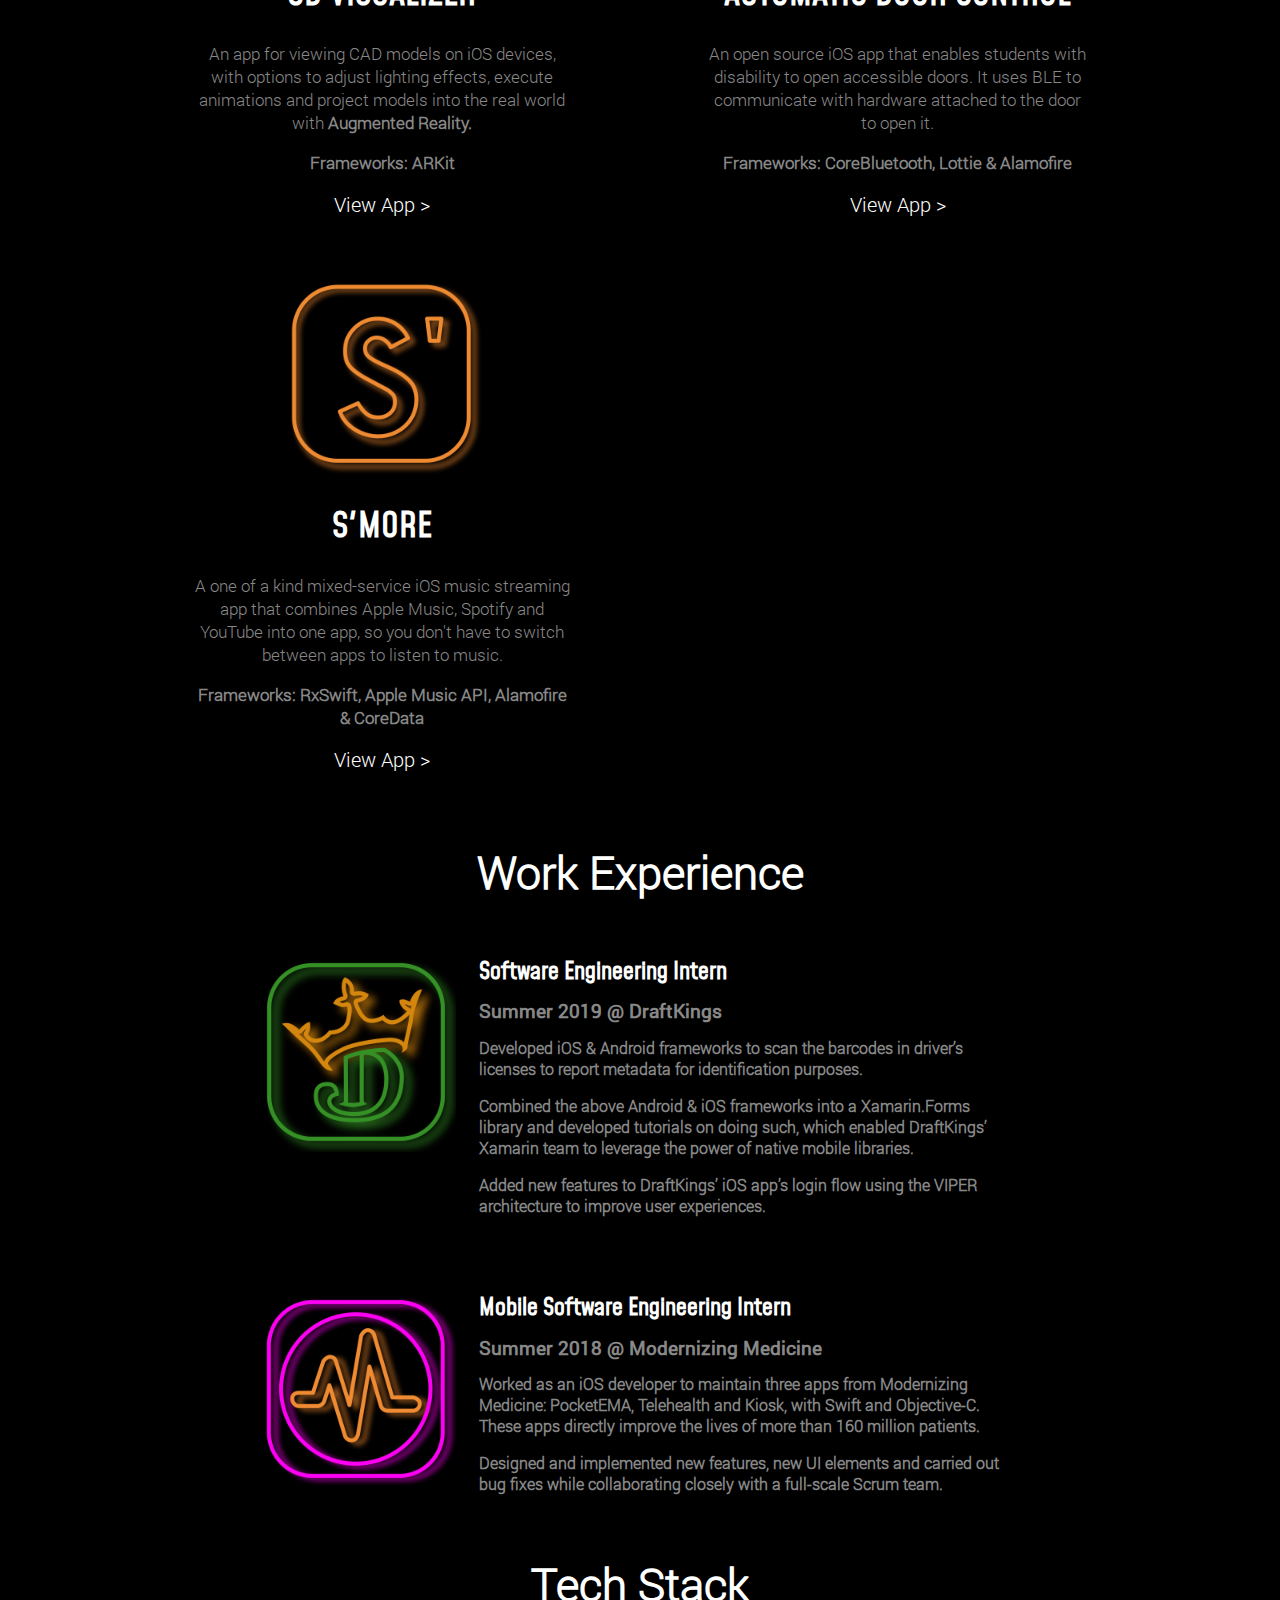
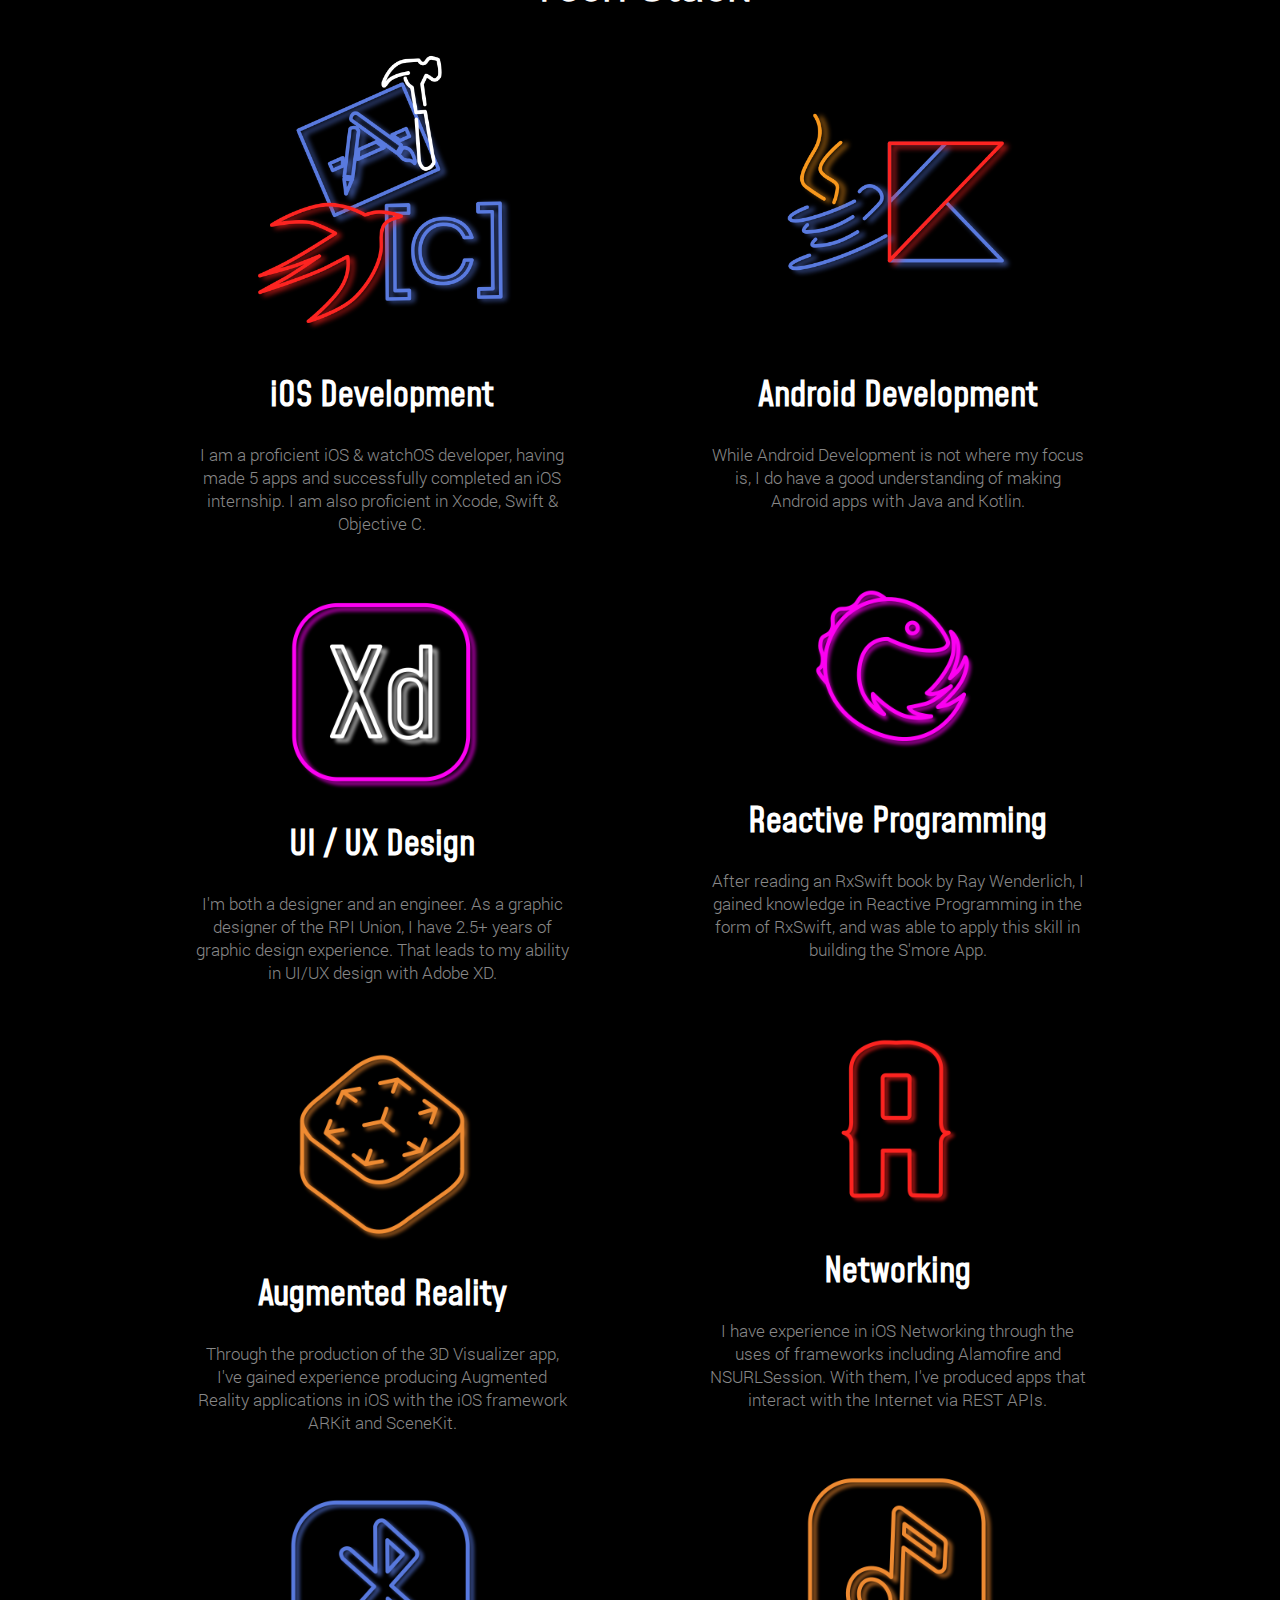
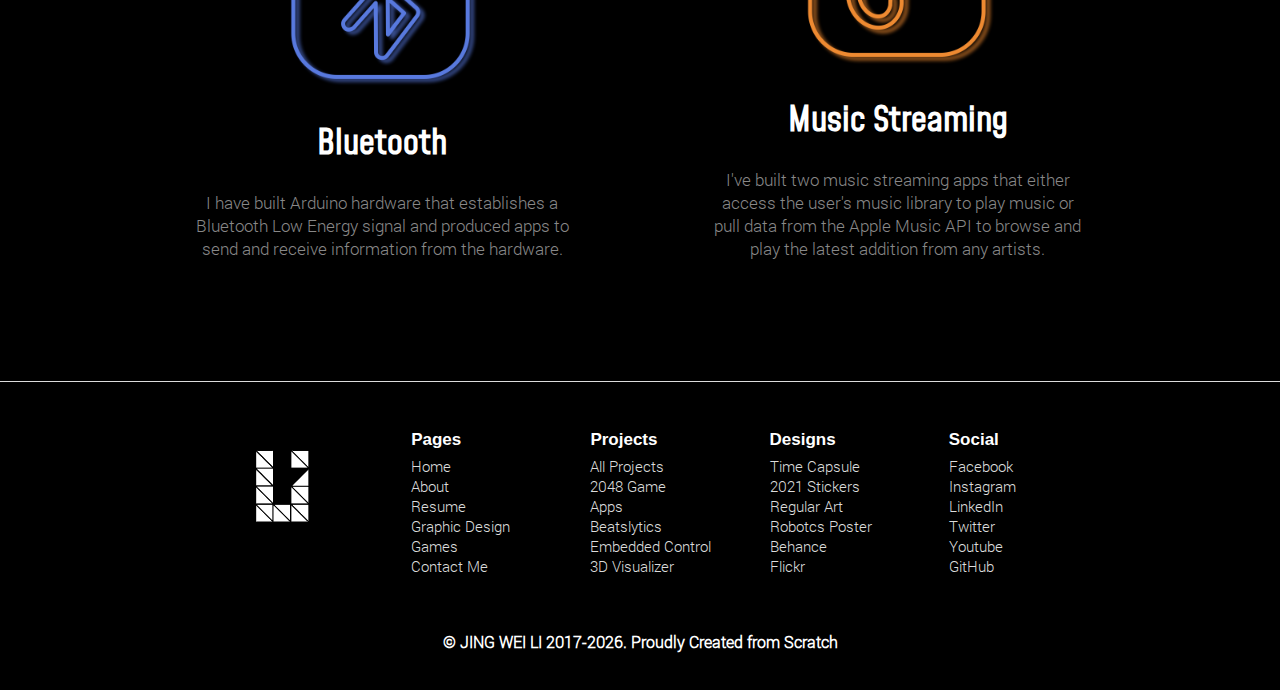
==== commit b2c2e375: "Added Html Generator for Footer and Nav" ====
--- a/AppFolio.html
+++ b/AppFolio.html
@@ -5,6 +5,7 @@
     <link href="CSS/common_fonts.css" rel="stylesheet" type="text/css" media="screen">
     <link href="CSS/footer_light.css" rel="stylesheet" type="text/css" media="screen">
     <script src="JS/jquery.js"></script>
+    <script src="JS/common-html-generator.js"></script>
     <script src="JS/common_jquery.js"></script>
     <meta charset="utf-8">
     <title>AppFolio</title>
@@ -14,69 +15,6 @@
 </head>
 
 <body>
-
-<div id="nav" class="menu-wrap">
-    <nav class="menu">
-        <ul class="clearfix">
-            <li><a href="index.html">HOME</a></li>
-            <li><a href="Bio.html">ABOUT</a></li>
-            <li><a href="Resume.html">RESUME</a></li>
-            <li><a href="AppFolio.html">APPS</a></li>
-            <li><a href="Graphic Design.html">GRAPHIC DESIGN</a></li>
-            <li>
-                <a id="nav_proj" href="Projects.html">PROJECTS</a>
-                <ul class="sub-menu">
-                    <li><a href="Projects.html">All</a></li>
-                    <li><a href="proj_frc.html">FIRST Robotics</a></li>
-                    <li><a href="Beatslytics.html">Beatslytics</a></li>
-                    <li><a href="Litec.html">EmbeddedControl</a></li>
-                    <li><a href="https://github.com/CSDTs/3D_Visualizer/tree/3D-Visualizer-iOS">3D Visualizer</a></li>
-                </ul>
-            </li>
-            <li><a href="Games.html">GAMES</a></li>
-            <li><a href="Contacts.html">CONTACT</a></li>
-        </ul>
-    </nav>
-</div>
-
-<div id="top_mobile_nav">
-    <img id="navicon" src="Images/navicon.png" height="50px" width="50px" >
-</div>
-
-<nav id="mobile_nav">
-    <div class="horizScrollDiv" style="margin-left: 20px">
-        <a href="index.html"><img src="Images/home.png" height="70" width="70"></a>
-        <li><a href="index.html">HOME</a></li>
-    </div>
-    <div class="horizScrollDiv">
-        <a href="Bio.html"><img src="Images/aboutIcon.png" height="70" width="70"></a>
-        <li><a href="Bio.html">ABOUT</a></li>
-    </div>
-    <div class="horizScrollDiv">
-        <a href="Resume.html"><img src="Images/resumelogo.png" height="70" width="70"></a>
-        <li><a href="Resume.html">RESUME</a></li>
-    </div>
-    <div class="horizScrollDiv">
-        <a href="AppFolio.html"><img src="Images/apps.png" height="70" width="70"></a>
-        <li><a href="AppFolio.html">APPS</a></li>
-    </div>
-    <div class="horizScrollDiv">
-        <a href="Graphic Design.html"><img src="Images/splashIcon.png" height="70" width="70"></a>
-        <li><a href="Graphic Design.html">GRAPHIC DESIGN</a></li>
-    </div>
-    <div class="horizScrollDiv">
-        <a href="Projects.html"><img src="Images/gearIcon.png"height="70"width="70"></a>
-        <li><a href="Projects.html">PROJECTS</a></li>
-    </div>
-    <div class="horizScrollDiv">
-        <a href="Games.html"><img src="Images/gameIcon.png" height="70" width="70"></a>
-        <li><a href="Games.html">GAMES</a></li>
-    </div>
-    <div class="horizScrollDiv" style="margin-right: 20px">
-        <a href="Contacts.html"><img src="Images/phone.png" height="70" width="70"></a>
-        <li><a href="Contacts.html">CONTACT</a></li>
-    </div>
-</nav>
 
 <div id="appFolio_bg"></div>
 
@@ -227,75 +165,5 @@
     </div>
 </div>
 
-<div id="footer_container">
-
-    <div id="footerx">
-        <div id="personal_logo">
-            <img style="margin-top: 18px" src="Images/PersonalLogo.png">
-        </div>
-        <div id="section1">
-            <div id="navigation">
-                <ul>
-                    <li><h4>Pages</h4></li>
-                    <div class="slideContents">
-                        <li><a href="index.html">Home</a></li>
-                        <li><a href="Bio.html">About</a></li>
-                        <li><a href="Resume.html">Resume</a></li>
-                        <li><a href="Graphic%20Design.html">Graphic Design </a></li>
-                        <li><a href="Games.html">Games</a></li>
-                        <li><a href="Contacts.html">Contact Me</a></li>
-                    </div>
-                </ul>
-            </div>
-            <div id="projects_footer">
-                <ul>
-                    <li><h4>Projects</h4></li>
-                    <div class="slideContents">
-                        <li><a href="Projects.html">All Projects</a></li>
-                        <li><a href="Games.html">2048 Game</a></li>
-                        <li><a href="AppFolio.html">Apps</a></li>
-                        <li><a href="Beatslytics.html">Beatslytics</a></li>
-                        <li><a href="Litec.html">Embedded Control</a></li>
-                        <li><a href="https://github.com/CSDTs/3D_Visualizer/tree/3D-Visualizer-iOS">3D Visualizer</a></li>
-                    </div>
-                </ul>
-            </div>
-        </div>
-        <div id="section2">
-            <div id="graphics_footer">
-                <ul>
-                    <li><h4>Designs</h4></li>
-                    <div class="slideContents">
-                        <li><a href="https://www.behance.net/gallery/47281675/2026-Time-Capsule">Time Capsule</a></li>
-                        <li><a href="https://www.behance.net/gallery/52343049/RPI-Class-of-2021-Sticker-Design">2021 Stickers</a></li>
-                        <li><a href=Regular_Art.html>Regular Art</a></li>
-                        <li><a href=https://www.behance.net/gallery/47687973/Robotics-Recruitment-Poster>Robotcs Poster</a></li>
-                        <li><a href="https://www.behance.net/MrProLi">Behance</a></li>
-                        <li><a href="https://www.flickr.com/photos/154270674@N02/">Flickr</a></li>
-                    </div>
-                </ul>
-            </div>
-            <div id="social_media_footer">
-                <ul>
-                    <li><h4>Social</h4></li>
-                    <div class="slideContents">
-                        <li><a href="https://www.facebook.com/li.jingwei.94">Facebook</a></li>
-                        <li><a href="https://www.instagram.com/ljw980105">Instagram</a></li>
-                        <li><a href="https://www.linkedin.com/in/jingweili2/">LinkedIn</a></li>
-                        <li><a href="https://twitter.com/MrProLi">Twitter</a></li>
-                        <li><a href="https://www.youtube.com/channel/UC33WP6-Af8Oy7SGzZm5mxng">Youtube</a></li>
-                        <li><a href="https://github.com/ljw980105/">GitHub</a></li>
-                    </div>
-                </ul>
-            </div>
-        </div>
-    </div>
-
-    <div id="mobile_logo">
-        <img src="Images/PersonalLogo.png">
-    </div>
-</div>
-<h4 id="standalone_footer" style="text-align: center; margin: 3% 5%"> &copy; JING WEI LI 2017-2020. Proudly Created from Scratch</h4>
-
 </body>
-</html>+</html>
--- a/CSS/footer_light.css
+++ b/CSS/footer_light.css
@@ -22,21 +22,22 @@
     to {transform: scale(1.0);}
 }
 
-#personal_logo{
+#personal_logo {
+    filter: invert();
     animation: bounce-leave 0.5s ;
     animation-fill-mode: forwards;
     -webkit-animation: bounce-leave 0.5s ;
     -webkit-animation-fill-mode: forwards;
 }
 
-#personal_logo:hover{
+#personal_logo:hover {
     animation: bounce 0.5s ;
     animation-fill-mode: forwards;
     -webkit-animation: bounce 0.5s ;
     -webkit-animation-fill-mode: forwards;
 }
 
-#standalone_footer{
+#standalone_footer {
     color: white;
 }
 
@@ -45,7 +46,7 @@
 }
 
 /*4 THE FOOTER*/
-#footerx{
+#footerx {
     display: flex;
     margin-top: 2%;
     width:70%;
@@ -60,11 +61,11 @@
 }
 
 /*h4 must be a direct descendant of footer */
-#standalone_footer{
+#standalone_footer {
     font-family: Roboto;
 }
 
-#footer_container{
+#footer_container {
     background-color: transparent;
     display: flex;
     margin-bottom: 0;
@@ -75,25 +76,25 @@
     display: flex;
 }
 
-#personal_logo{
+#personal_logo {
     margin-top: 20px;
     width: 20%;
 }
 
-#social_media_footer{
-    width: 50%;
-}
-
-#projects_footer{
-    width: 50%;
-}
-
-#navigation{
+#social_media_footer {
+    width: 50%;
+}
+
+#projects_footer {
+    width: 50%;
+}
+
+#navigation {
     width: 50%;
     display: inline;
 }
 
-#graphics_footer{
+#graphics_footer {
     width: 50%;
 }
 
@@ -101,7 +102,7 @@
     list-style: none;
 }
 
-#personal_logo img{
+#personal_logo img {
     /*margin-top: 2%;*/
     display: block;
     margin: 0 auto;
@@ -117,7 +118,7 @@
     font-family: Roboto;
 }
 
-#footerx a:hover{
+#footerx a:hover {
     transition: all 0.1s ease-in-out;
     color: orange;
 }
@@ -211,4 +212,4 @@
     #graphics_footer ul li h4:before{
         content: "+  ";
     }
-}+}
